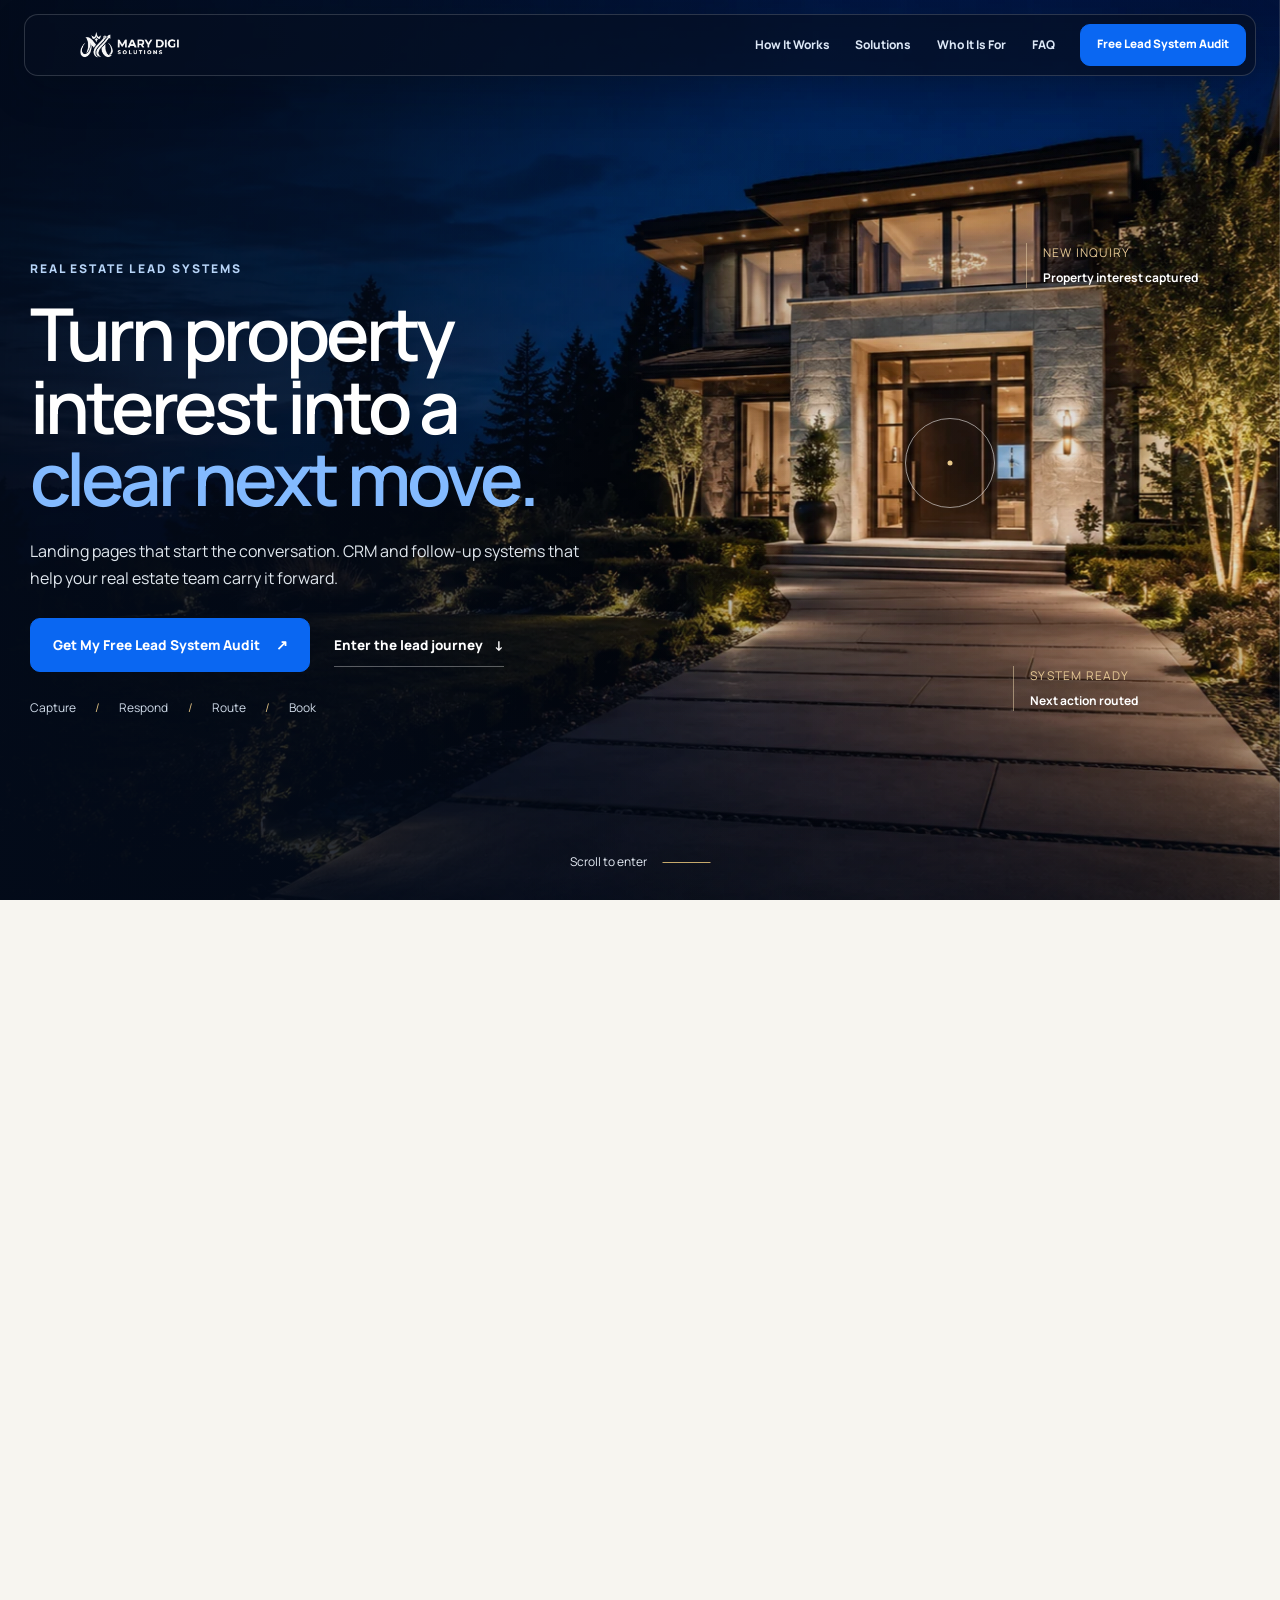
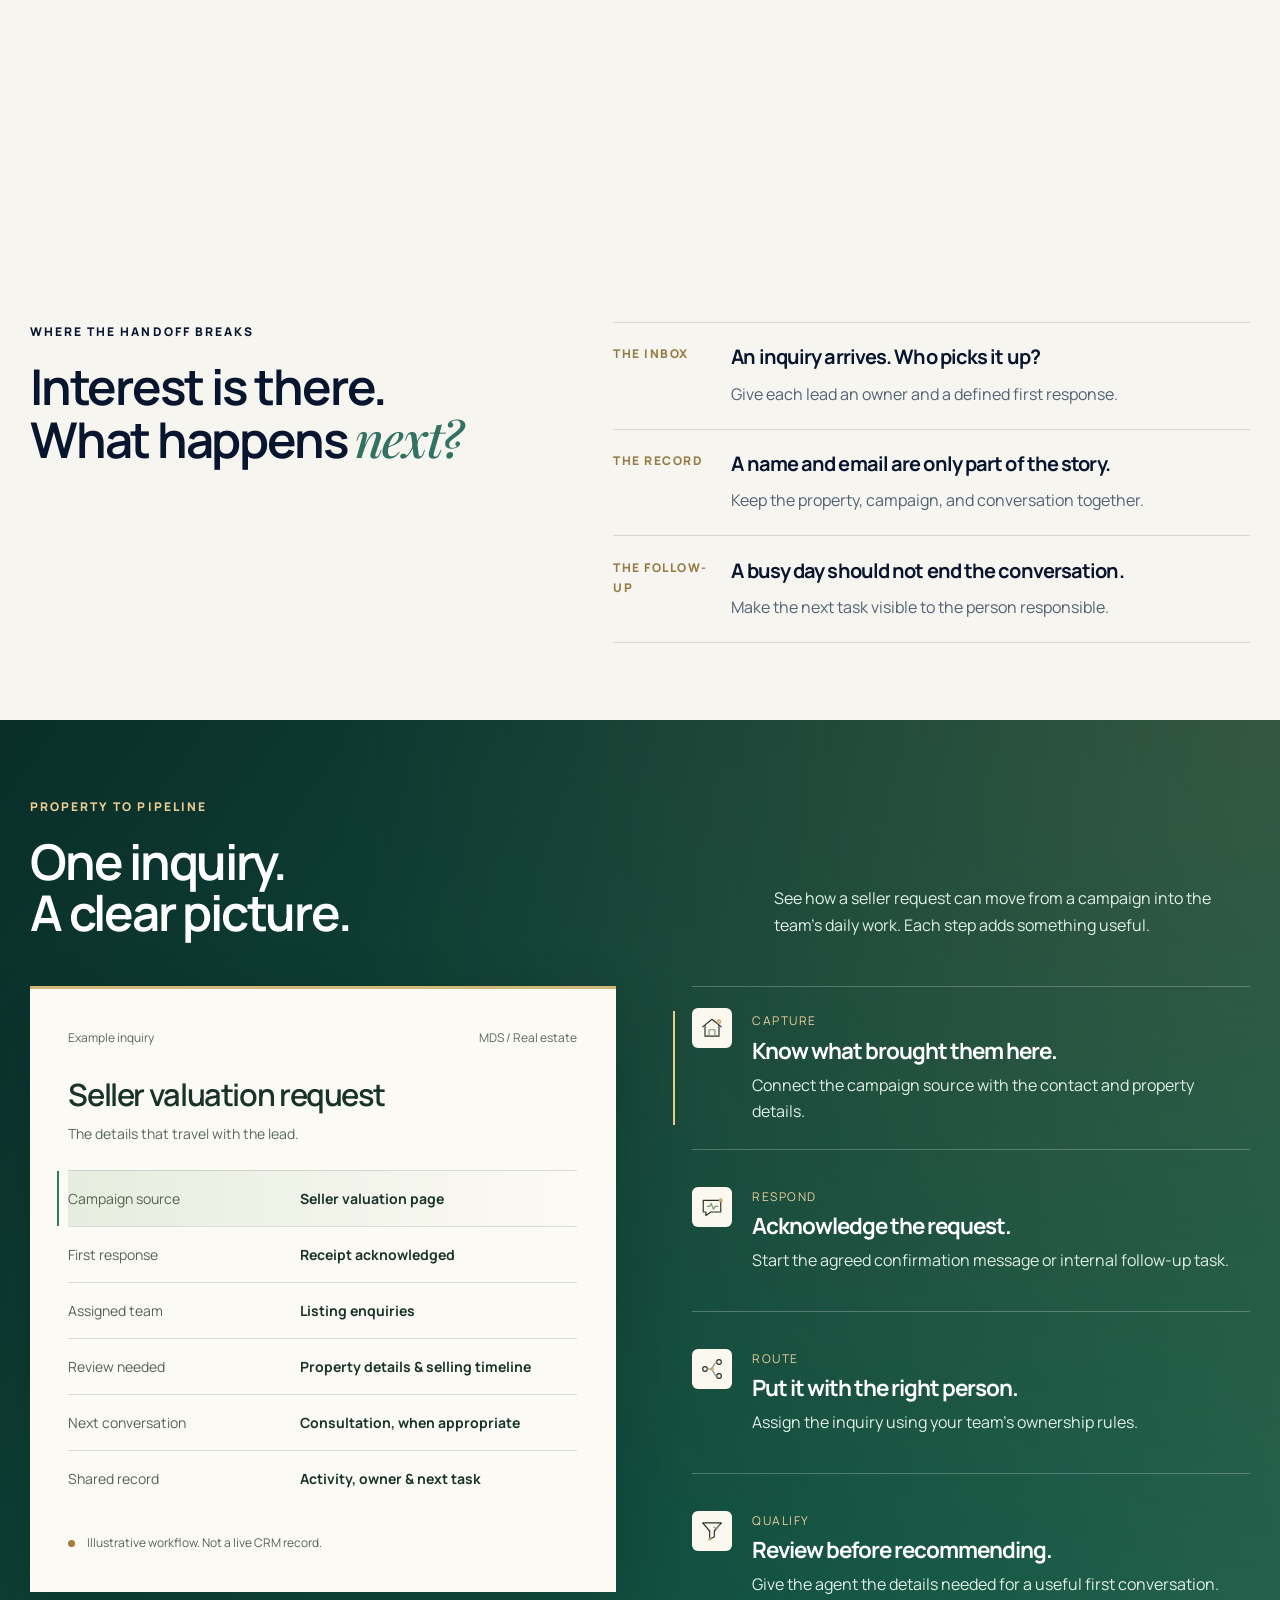
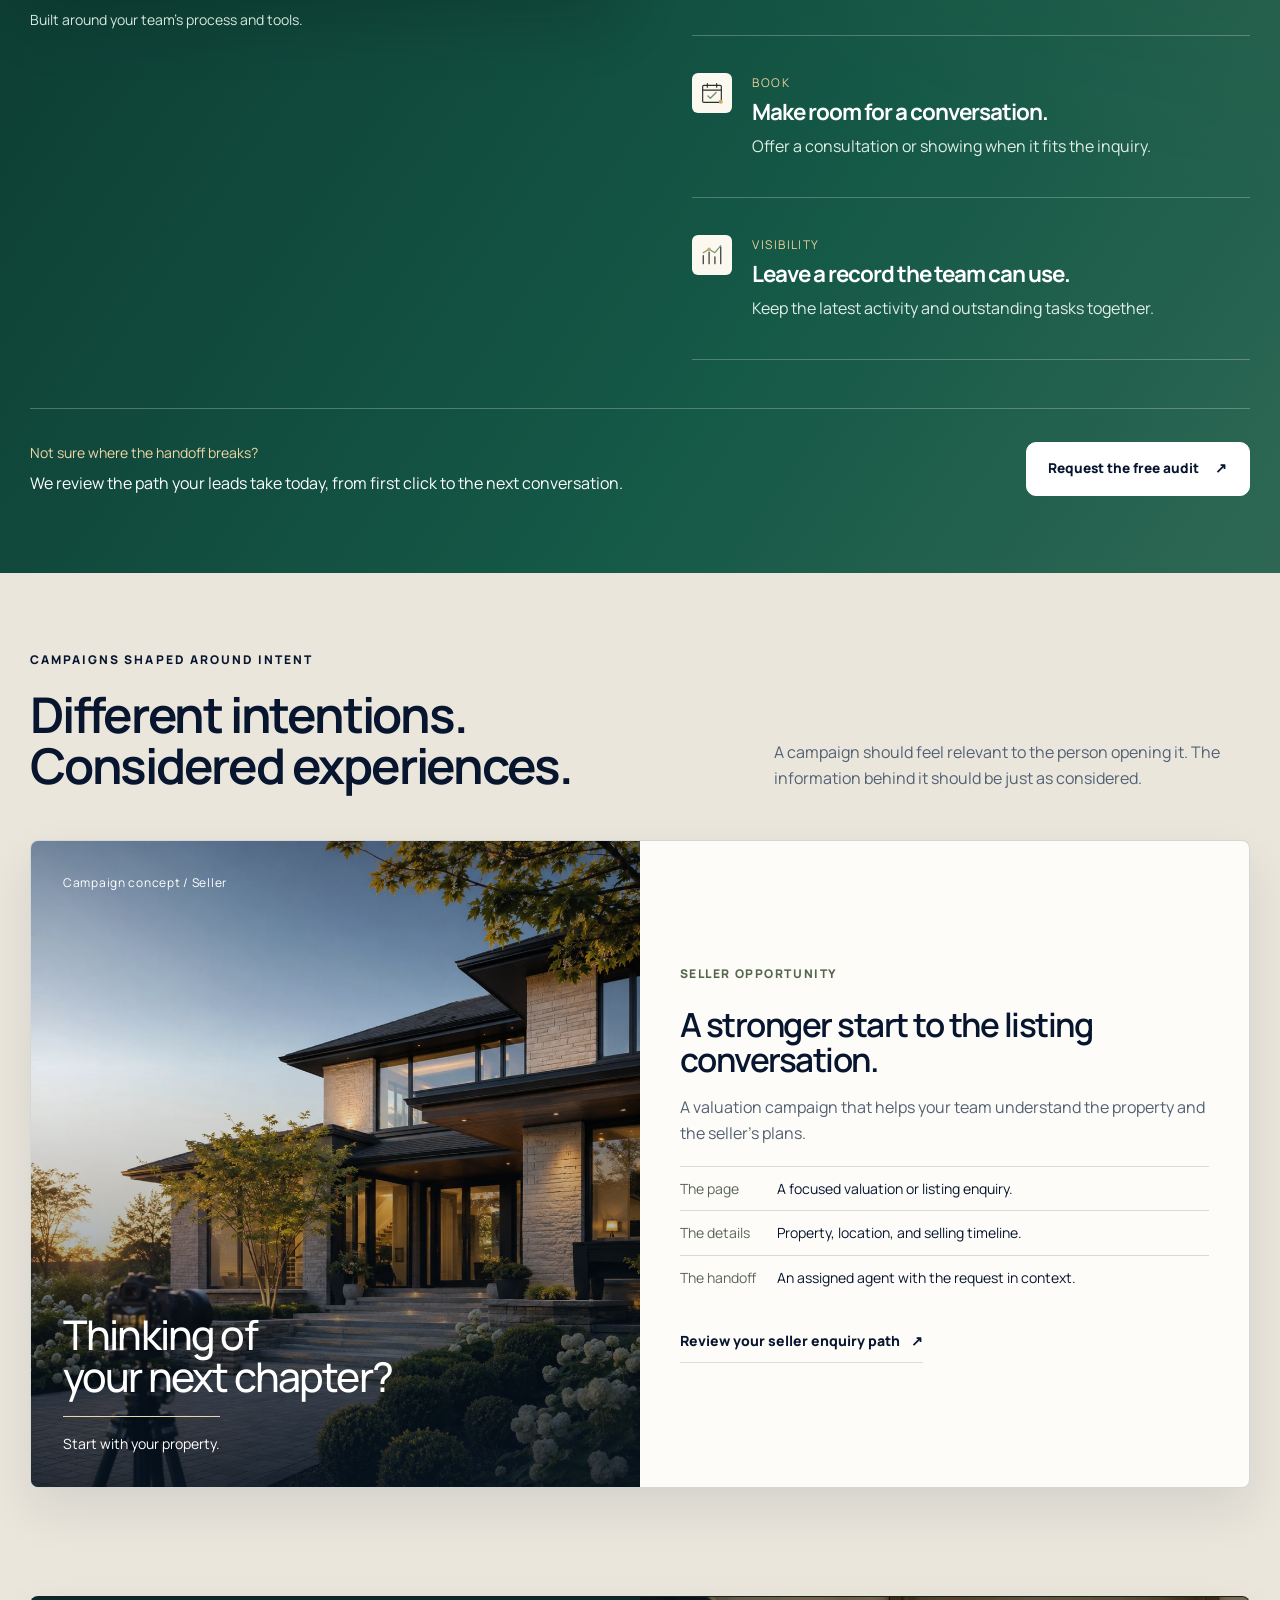
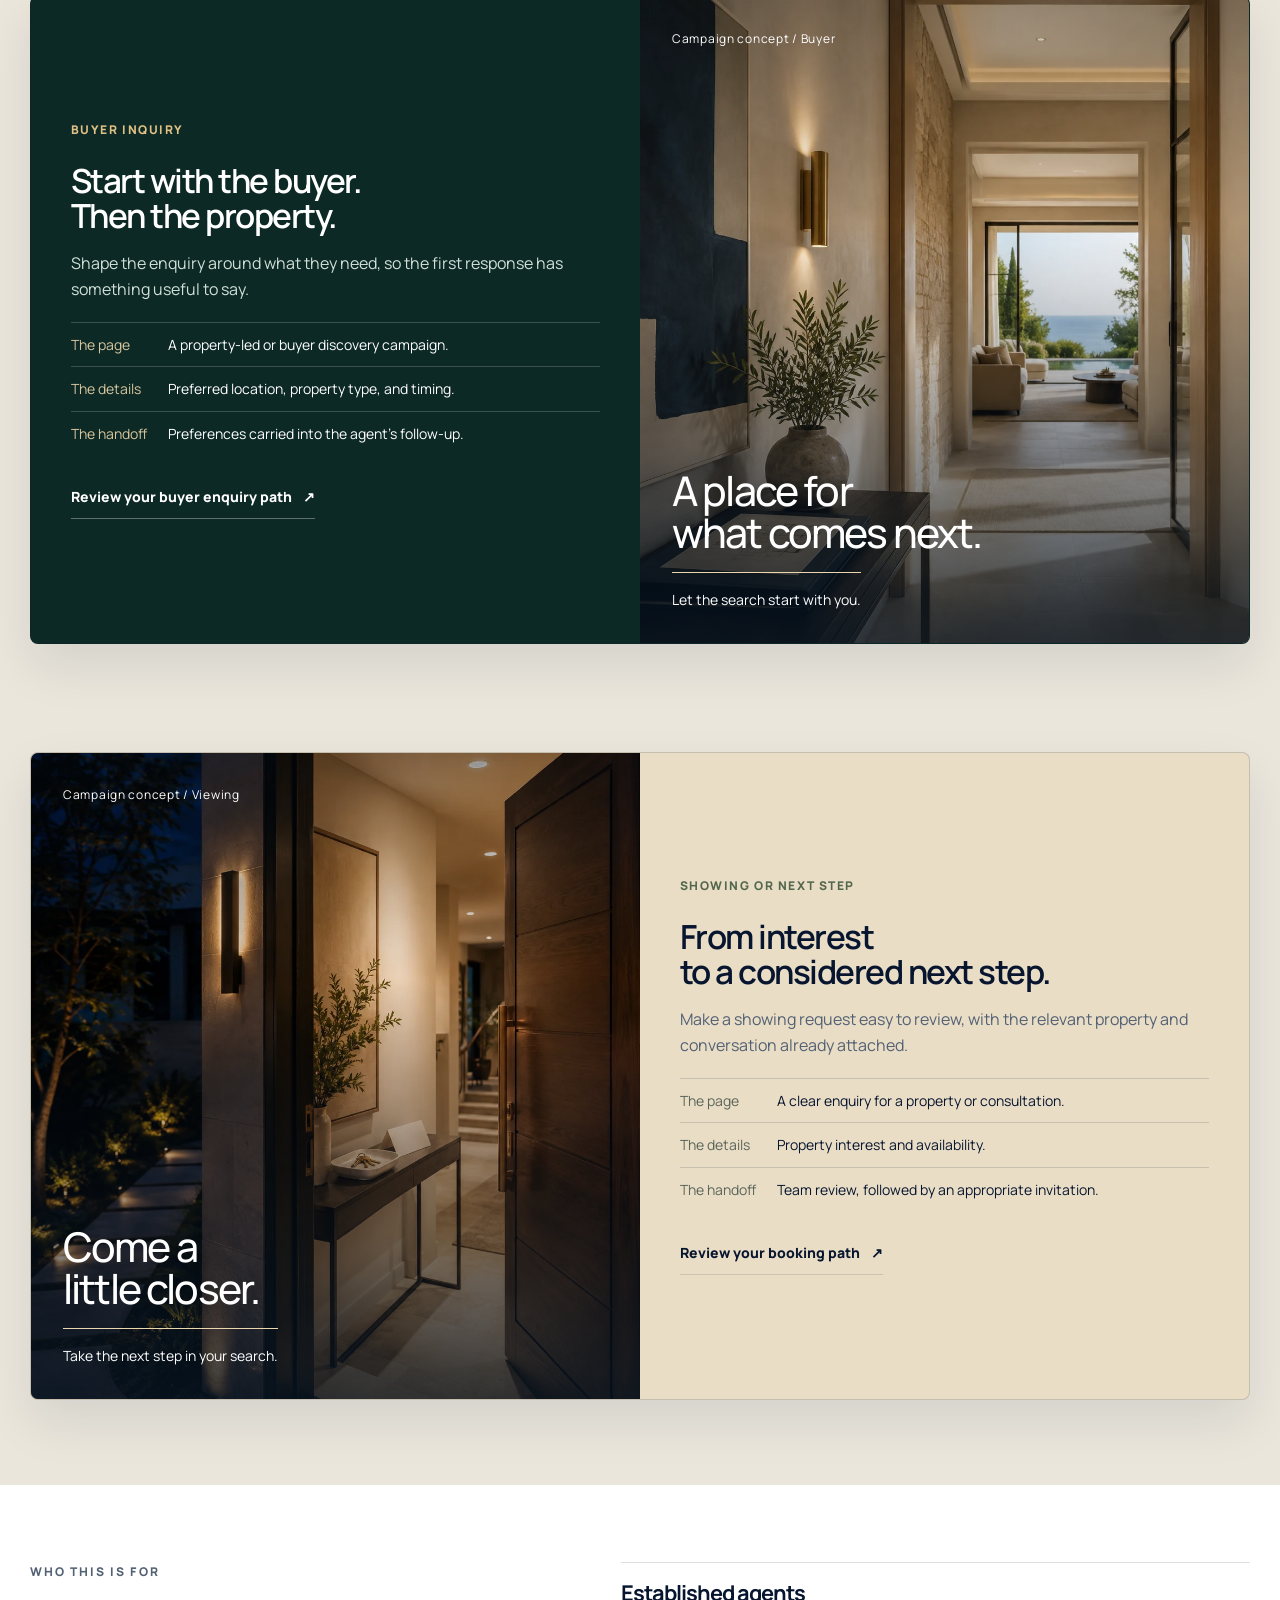
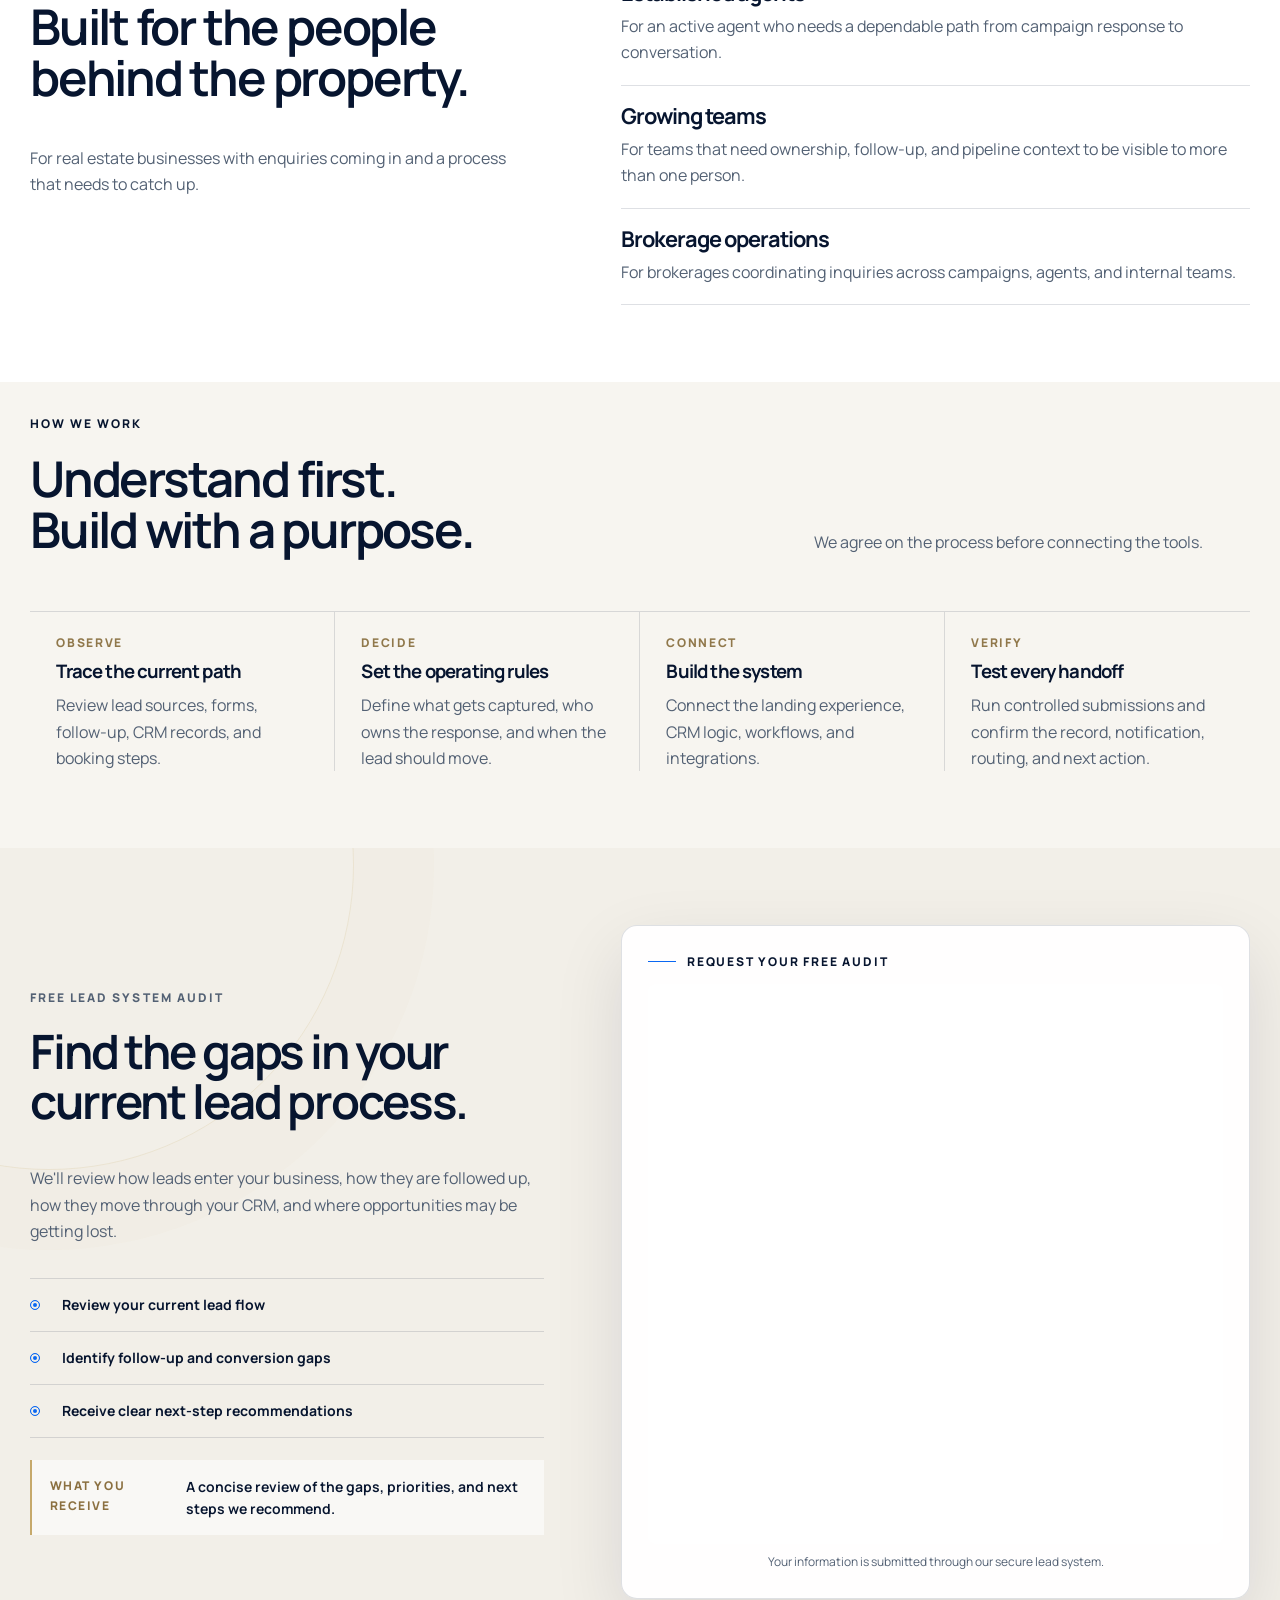
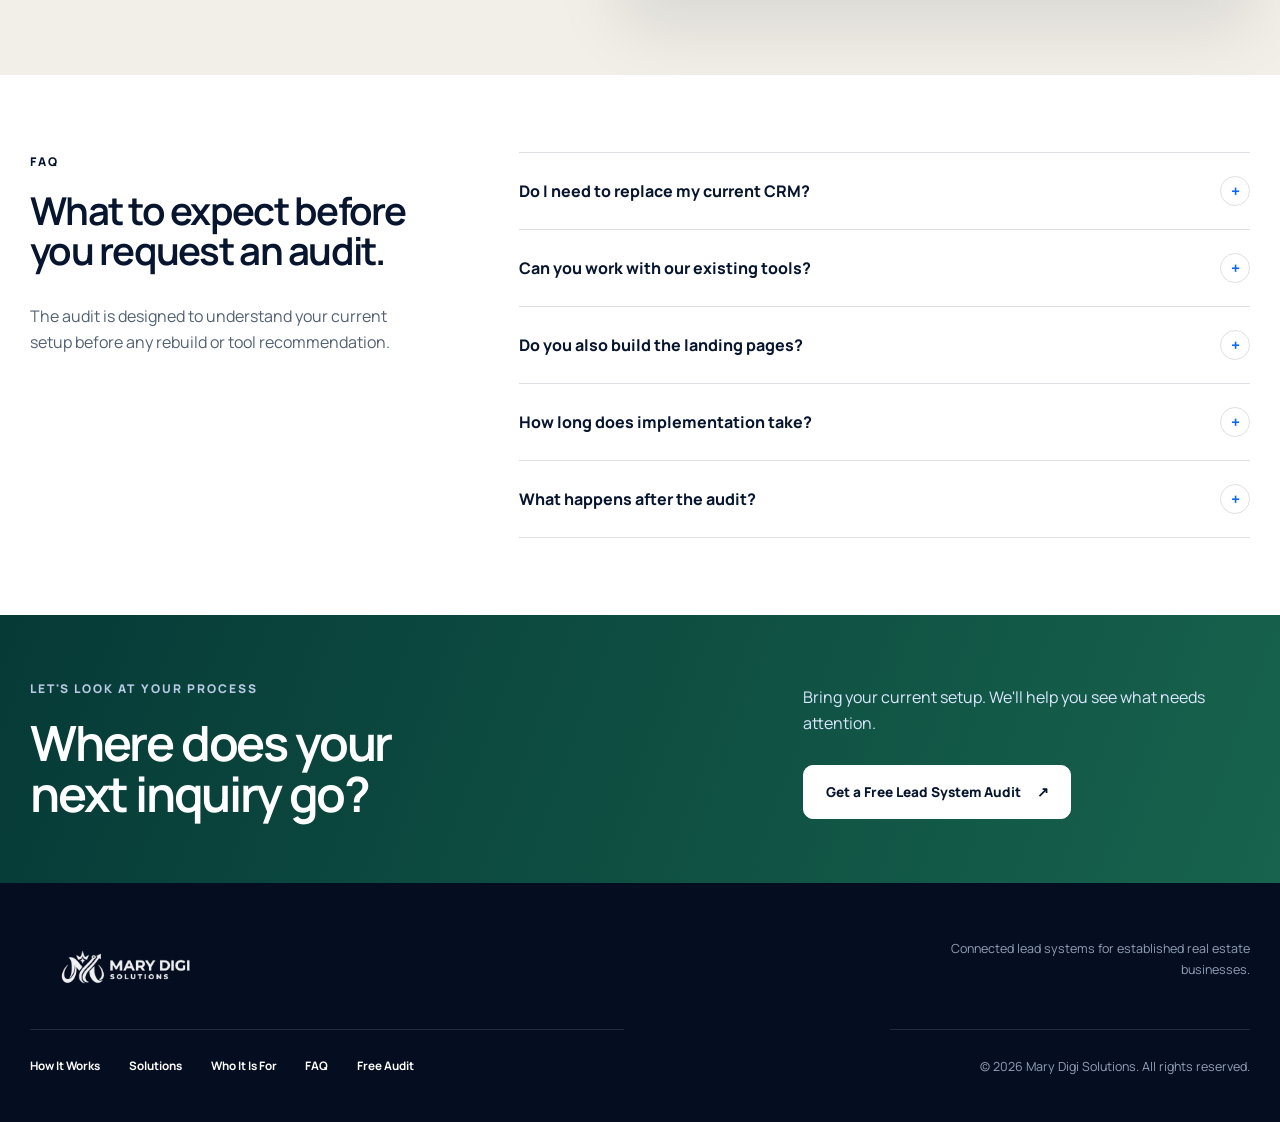
==== index.html @ f807f9f5 "Add files via upload" ====
<!doctype html>
<html lang="en">
<head>
  <meta charset="utf-8">
  <meta name="viewport" content="width=device-width, initial-scale=1">
  <meta name="theme-color" content="#f7f5f0">
  <meta name="color-scheme" content="light">
  <meta name="description" content="Mary Digi Solutions builds connected lead systems for established real estate teams, brokerages, and agents, from inquiry to follow-up, qualification, and booking.">
  <title>Real Estate Lead Systems | Mary Digi Solutions</title>
  <link rel="preload" as="image" href="assets/images/real-estate-doorway-hero-v1.webp" type="image/webp" fetchpriority="high">
  <link rel="preconnect" href="https://fonts.googleapis.com">
  <link rel="preconnect" href="https://fonts.gstatic.com" crossorigin>
  <link href="https://fonts.googleapis.com/css2?family=Manrope:wght@400;500;600;700;800&family=Playfair+Display:ital,wght@1,500&display=swap" rel="stylesheet">
  <link rel="stylesheet" href="assets/css/style.css?v=8.1">
  <script src="assets/js/main.js?v=8.1" defer></script>
</head>
<body>
  <a class="skip-link" href="#main-content">Skip to main content</a>

  <header class="site-header" data-header>
    <div class="nav-shell">
      <a class="brand" href="#top" aria-label="Mary Digi Solutions home">
        <img src="assets/images/logo-horizontal-transparent-optimized.png" alt="Mary Digi Solutions" width="780" height="323" decoding="async">
      </a>
      <button class="menu-toggle" type="button" aria-expanded="false" aria-controls="site-menu" data-menu-toggle><span></span><span></span><span class="sr-only">Toggle menu</span></button>
      <nav class="site-nav" id="site-menu" data-menu aria-label="Primary navigation">
        <a href="#system">How It Works</a>
        <a href="#solutions">Solutions</a>
        <a href="#fit">Who It Is For</a>
        <a href="#faq">FAQ</a>
        <a class="button button--small" href="#audit">Free Lead System Audit</a>
      </nav>
    </div>
  </header>

  <a class="mobile-audit-cta" href="#audit" data-mobile-audit-cta aria-hidden="true" tabindex="-1">
    <span>Free lead system audit</span>
    <strong>Request yours <i aria-hidden="true">↗</i></strong>
  </a>

  <main id="main-content">
    <section class="hero" id="top" aria-labelledby="hero-title" data-portal-hero>
      <div class="hero__stage" data-hero-stage>
        <div class="hero__media" aria-hidden="true">
          <div class="hero__image-zoom" data-hero-zoom>
            <img src="assets/images/real-estate-doorway-hero-v1.webp" alt="" width="1672" height="941" fetchpriority="high" data-hero-image>
          </div>
          <div class="hero__image-shade"></div>
          <div class="hero__portal-wash"></div>
          <div class="hero__portal-world">
            <img src="assets/images/buyer-inquiry-campaign-v1.webp" alt="" width="1122" height="1402">
          </div>
          <div class="hero__door-assembly">
            <div class="hero__door-frame">
              <div class="hero__door-leaf"></div>
            </div>
          </div>
          <div class="hero__exit-blend"></div>
        </div>

        <div class="container hero__content">
          <div class="hero__copy" data-hero-copy>
            <p class="eyebrow">Real Estate Lead Systems</p>
            <h1 id="hero-title">Turn property interest into a <span>clear next move.</span></h1>
            <p class="hero__lede">Landing pages that start the conversation. CRM and follow-up systems that help your real estate team carry it forward.</p>
            <div class="hero__actions">
              <a class="button" href="#audit">Get My Free Lead System Audit <span aria-hidden="true">↗</span></a>
              <button class="text-link hero__enter" type="button" data-hero-enter>Enter the lead journey <span aria-hidden="true">↓</span></button>
            </div>
            <div class="hero__proofline" aria-label="Core capabilities">
              <span>Capture</span><span>Respond</span><span>Route</span><span>Book</span>
            </div>
          </div>
        </div>

        <div class="hero__signal hero__signal--inquiry" aria-hidden="true">
          <span></span>
          <small>New inquiry</small>
          <strong>Property interest captured</strong>
        </div>
        <div class="hero__signal hero__signal--route" aria-hidden="true">
          <span></span>
          <small>System ready</small>
          <strong>Next action routed</strong>
        </div>

        <div class="hero__portal-cue" aria-hidden="true" data-hero-portal>
          <span class="hero__portal-ring"></span>
          <span class="hero__portal-label">Enter the lead journey</span>
        </div>

        <div class="hero__threshold" data-hero-threshold>
          <p>Beyond the first click</p>
          <strong>A better experience.<br>On both sides of the inquiry.</strong>
        </div>

        <div class="hero__scroll-note" aria-hidden="true">
          <span>Scroll to enter</span>
          <i></i>
        </div>
      </div>
    </section>

    <section class="editorial-problem section" id="problem">
      <div class="container problem-grid">
        <div class="problem-heading reveal reveal--left">
          <p class="eyebrow eyebrow--dark">Where the handoff breaks</p>
          <h2>Interest is there.<br>What happens <i>next?</i></h2>
        </div>
        <div class="problem-stack">
          <article class="problem-item reveal reveal--row"><span>The inbox</span><div><h3>An inquiry arrives. Who picks it up?</h3><p>Give each lead an owner and a defined first response.</p></div></article>
          <article class="problem-item reveal reveal--row"><span>The record</span><div><h3>A name and email are only part of the story.</h3><p>Keep the property, campaign, and conversation together.</p></div></article>
          <article class="problem-item reveal reveal--row"><span>The follow-up</span><div><h3>A busy day should not end the conversation.</h3><p>Make the next task visible to the person responsible.</p></div></article>
        </div>
      </div>
    </section>

    <section class="system section" id="system" data-system-journey>
      <div class="container">
        <div class="system__intro reveal reveal--left">
          <div>
            <p class="eyebrow eyebrow--light">Property to pipeline</p>
            <h2>One inquiry.<br>A clear picture.</h2>
          </div>
          <p>See how a seller request can move from a campaign into the team's daily work. Each step adds something useful.</p>
        </div>

        <div class="system__journey">
          <div class="system__visual">
            <div class="inquiry-sheet" aria-label="Illustrative seller inquiry record">
              <div class="inquiry-sheet__head"><span>Example inquiry</span><span class="inquiry-sheet__seal">MDS / Real estate</span></div>
              <h3>Seller valuation request</h3>
              <p class="inquiry-sheet__intro">The details that travel with the lead.</p>
              <dl class="inquiry-record">
                <div data-record-stage="0" class="is-current"><dt>Campaign source</dt><dd>Seller valuation page</dd></div>
                <div data-record-stage="1"><dt>First response</dt><dd>Receipt acknowledged</dd></div>
                <div data-record-stage="2"><dt>Assigned team</dt><dd>Listing enquiries</dd></div>
                <div data-record-stage="3"><dt>Review needed</dt><dd>Property details &amp; selling timeline</dd></div>
                <div data-record-stage="4"><dt>Next conversation</dt><dd>Consultation, when appropriate</dd></div>
                <div data-record-stage="5"><dt>Shared record</dt><dd>Activity, owner &amp; next task</dd></div>
              </dl>
              <div class="inquiry-sheet__footer"><span class="record-indicator" aria-hidden="true"></span><p>Illustrative workflow. Not a live CRM record.</p></div>
            </div>
            <p class="system__visual-note">Built around your team's process and tools.</p>
          </div>

          <ol class="system__stages" aria-label="MDS lead system stages">
            <li class="system-stage is-active" data-system-stage="0">
              <img src="assets/icons/capture.svg" alt="" width="48" height="48">
              <div><span>Capture</span><h3>Know what brought them here.</h3><p>Connect the campaign source with the contact and property details.</p></div>
            </li>
            <li class="system-stage" data-system-stage="1">
              <img src="assets/icons/respond.svg" alt="" width="48" height="48">
              <div><span>Respond</span><h3>Acknowledge the request.</h3><p>Start the agreed confirmation message or internal follow-up task.</p></div>
            </li>
            <li class="system-stage" data-system-stage="2">
              <img src="assets/icons/route.svg" alt="" width="48" height="48">
              <div><span>Route</span><h3>Put it with the right person.</h3><p>Assign the inquiry using your team's ownership rules.</p></div>
            </li>
            <li class="system-stage" data-system-stage="3">
              <img src="assets/icons/qualify.svg" alt="" width="48" height="48">
              <div><span>Qualify</span><h3>Review before recommending.</h3><p>Give the agent the details needed for a useful first conversation.</p></div>
            </li>
            <li class="system-stage" data-system-stage="4">
              <img src="assets/icons/book.svg" alt="" width="48" height="48">
              <div><span>Book</span><h3>Make room for a conversation.</h3><p>Offer a consultation or showing when it fits the inquiry.</p></div>
            </li>
            <li class="system-stage" data-system-stage="5">
              <img src="assets/icons/measure.svg" alt="" width="48" height="48">
              <div><span>Visibility</span><h3>Leave a record the team can use.</h3><p>Keep the latest activity and outstanding tasks together.</p></div>
            </li>
          </ol>
        </div>

        <div class="system-audit reveal reveal--line">
          <div>
            <small>Not sure where the handoff breaks?</small>
            <p>We review the path your leads take today, from first click to the next conversation.</p>
          </div>
          <a class="button button--light" href="#audit">Request the free audit <span aria-hidden="true">↗</span></a>
        </div>
      </div>
    </section>

    <section class="solutions section" id="solutions">
      <div class="container">
        <div class="campaign-intro reveal reveal--left">
          <p class="eyebrow eyebrow--dark">Campaigns shaped around intent</p>
          <h2>Different intentions.<br>Considered experiences.</h2>
          <p>A campaign should feel relevant to the person opening it. The information behind it should be just as considered.</p>
        </div>

        <div class="campaign-sequence" data-campaign-sequence>
          <article class="campaign-panel campaign-panel--seller" data-campaign-panel>
            <figure><img src="assets/images/seller-lead-campaign-v1.webp" alt="A luxury residence prepared for professional property marketing" width="1122" height="1402" loading="lazy" decoding="async"><figcaption class="campaign-creative"><span>Campaign concept / Seller</span><strong>Thinking of<br>your next chapter?</strong><small>Start with your property.</small></figcaption></figure>
            <div class="campaign-panel__copy reveal reveal--right">
              <span class="campaign-panel__number">Seller opportunity</span>
              <h3>A stronger start to the listing conversation.</h3>
              <p>A valuation campaign that helps your team understand the property and the seller's plans.</p>
              <details class="campaign-details" data-campaign-details open><summary>Explore the seller workflow <b aria-hidden="true">+</b></summary><dl class="campaign-spec"><div><dt>The page</dt><dd>A focused valuation or listing enquiry.</dd></div><div><dt>The details</dt><dd>Property, location, and selling timeline.</dd></div><div><dt>The handoff</dt><dd>An assigned agent with the request in context.</dd></div></dl></details>
              <a class="text-link" href="#audit">Review your seller enquiry path <span aria-hidden="true">↗</span></a>
            </div>
          </article>

          <article class="campaign-panel campaign-panel--buyer" data-campaign-panel>
            <figure><img src="assets/images/buyer-inquiry-campaign-v1.webp" alt="A refined residence interior leading through a sequence of open rooms" width="1122" height="1402" loading="lazy" decoding="async"><figcaption class="campaign-creative"><span>Campaign concept / Buyer</span><strong>A place for<br>what comes next.</strong><small>Let the search start with you.</small></figcaption></figure>
            <div class="campaign-panel__copy reveal reveal--left">
              <span class="campaign-panel__number">Buyer inquiry</span>
              <h3>Start with the buyer.<br>Then the property.</h3>
              <p>Shape the enquiry around what they need, so the first response has something useful to say.</p>
              <details class="campaign-details" data-campaign-details open><summary>Explore the buyer workflow <b aria-hidden="true">+</b></summary><dl class="campaign-spec"><div><dt>The page</dt><dd>A property-led or buyer discovery campaign.</dd></div><div><dt>The details</dt><dd>Preferred location, property type, and timing.</dd></div><div><dt>The handoff</dt><dd>Preferences carried into the agent's follow-up.</dd></div></dl></details>
              <a class="text-link" href="#audit">Review your buyer enquiry path <span aria-hidden="true">↗</span></a>
            </div>
          </article>

          <article class="campaign-panel campaign-panel--showing" data-campaign-panel>
            <figure><img src="assets/images/showing-booking-campaign-v1.webp" alt="An illuminated modern home entrance with an open front door" width="1122" height="1402" loading="lazy" decoding="async"><figcaption class="campaign-creative"><span>Campaign concept / Viewing</span><strong>Come a<br>little closer.</strong><small>Take the next step in your search.</small></figcaption></figure>
            <div class="campaign-panel__copy reveal reveal--right">
              <span class="campaign-panel__number">Showing or next step</span>
              <h3>From interest<br>to a considered next step.</h3>
              <p>Make a showing request easy to review, with the relevant property and conversation already attached.</p>
              <details class="campaign-details" data-campaign-details open><summary>Explore the viewing workflow <b aria-hidden="true">+</b></summary><dl class="campaign-spec"><div><dt>The page</dt><dd>A clear enquiry for a property or consultation.</dd></div><div><dt>The details</dt><dd>Property interest and availability.</dd></div><div><dt>The handoff</dt><dd>Team review, followed by an appropriate invitation.</dd></div></dl></details>
              <a class="text-link" href="#audit">Review your booking path <span aria-hidden="true">↗</span></a>
            </div>
          </article>
        </div>
      </div>
    </section>

    <section class="fit section" id="fit">
      <div class="container fit-grid">
        <div class="fit-statement reveal reveal--left"><p class="eyebrow eyebrow--dark">Who this is for</p><h2>Built for the people<br>behind the property.</h2><p>For real estate businesses with enquiries coming in and a process that needs to catch up.</p></div>
        <div class="fit-list"><article class="reveal reveal--row"><h3>Established agents</h3><p>For an active agent who needs a dependable path from campaign response to conversation.</p></article><article class="reveal reveal--row"><h3>Growing teams</h3><p>For teams that need ownership, follow-up, and pipeline context to be visible to more than one person.</p></article><article class="reveal reveal--row"><h3>Brokerage operations</h3><p>For brokerages coordinating inquiries across campaigns, agents, and internal teams.</p></article></div>
      </div>
    </section>

    <section class="process section">
      <div class="container">
        <div class="section-head reveal reveal--left"><div><p class="eyebrow eyebrow--dark">How we work</p><h2>Understand first.<br>Build with a purpose.</h2></div><p>We agree on the process before connecting the tools.</p></div>
        <ol class="process-list" aria-label="MDS implementation process">
          <li class="reveal reveal--route"><div><small>Observe</small><h3>Trace the current path</h3><p>Review lead sources, forms, follow-up, CRM records, and booking steps.</p></div></li>
          <li class="reveal reveal--route"><div><small>Decide</small><h3>Set the operating rules</h3><p>Define what gets captured, who owns the response, and when the lead should move.</p></div></li>
          <li class="reveal reveal--route"><div><small>Connect</small><h3>Build the system</h3><p>Connect the landing experience, CRM logic, workflows, and integrations.</p></div></li>
          <li class="reveal reveal--route"><div><small>Verify</small><h3>Test every handoff</h3><p>Run controlled submissions and confirm the record, notification, routing, and next action.</p></div></li>
        </ol>
      </div>
    </section>

    <section class="audit section" id="audit">
      <div class="container audit__grid">
        <div class="audit__copy reveal reveal--left">
          <p class="eyebrow eyebrow--dark">Free Lead System Audit</p>
          <h2>Find the gaps in your current lead process.</h2>
          <p>We'll review how leads enter your business, how they are followed up, how they move through your CRM, and where opportunities may be getting lost.</p>
          <ul class="audit__trust"><li>Review your current lead flow</li><li>Identify follow-up and conversion gaps</li><li>Receive clear next-step recommendations</li></ul>
          <aside class="audit-output"><span>What you receive</span><p>A concise review of the gaps, priorities, and next steps we recommend.</p></aside>
        </div>
        <div class="audit-form-shell reveal reveal--right">
          <div class="audit-form-shell__label"><span></span> Request Your Free Audit</div>
          <div class="audit-form-shell__embed">
            <iframe
              src="https://api.leadconnectorhq.com/widget/form/Uk3maPeea8YSKDYQ3C6U"
              style="width:100%;height:560px;border:none;border-radius:8px"
              id="inline-Uk3maPeea8YSKDYQ3C6U"
              data-layout="{'id':'INLINE'}"
              data-trigger-type="alwaysShow"
              data-trigger-value=""
              data-activation-type="alwaysActivated"
              data-activation-value=""
              data-deactivation-type="neverDeactivate"
              data-deactivation-value=""
              data-form-name="MDS | Real Estate Lead System Audit"
              data-height="560"
              data-layout-iframe-id="inline-Uk3maPeea8YSKDYQ3C6U"
              data-form-id="Uk3maPeea8YSKDYQ3C6U"
              data-cookie-consent="true"
              data-cookie-consent-provider="auto"
              title="MDS | Real Estate Lead System Audit"></iframe>
          </div>
          <p class="audit-form-shell__note">Your information is submitted through our secure lead system.</p>
        </div>
        <script src="https://link.msgsndr.com/js/form_embed.js"></script>
      </div>
    </section>

    <section class="faq section" id="faq">
      <div class="container faq-grid">
        <div class="faq-heading reveal reveal--left"><p class="eyebrow eyebrow--dark">FAQ</p><h2>What to expect before you request an audit.</h2><p>The audit is designed to understand your current setup before any rebuild or tool recommendation.</p></div>
        <div class="faq-list reveal reveal--right">
          <details><summary>Do I need to replace my current CRM?<span>+</span></summary><p>Not necessarily. We first review whether your current CRM can support the lead journey you need before recommending a change.</p></details>
          <details><summary>Can you work with our existing tools?<span>+</span></summary><p>Yes. The goal is to improve what already makes sense and only introduce new tools when there is a clear reason.</p></details>
          <details><summary>Do you also build the landing pages?<span>+</span></summary><p>Yes. The landing experience can be custom-coded so the campaign message, form, follow-up, and routing work as one system.</p></details>
          <details><summary>How long does implementation take?<span>+</span></summary><p>Timing depends on scope and existing systems. After the audit we can recommend a realistic implementation plan.</p></details>
          <details><summary>What happens after the audit?<span>+</span></summary><p>We identify the gaps, clarify priorities, and outline practical next steps. You decide whether you want MDS to implement them.</p></details>
        </div>
      </div>
    </section>

    <section class="closing">
      <div class="container closing-inner reveal reveal--scale"><div class="closing__statement"><p class="eyebrow eyebrow--light">Let's look at your process</p><h2>Where does your<br>next inquiry go?</h2></div><div class="closing__action"><p>Bring your current setup. We'll help you see what needs attention.</p><a class="button button--light" href="#audit">Get a Free Lead System Audit <span aria-hidden="true">↗</span></a></div></div>
    </section>
  </main>

  <footer class="site-footer">
    <div class="container footer-grid"><a class="footer-brand" href="#top"><img src="assets/images/logo-horizontal-transparent-optimized.png" alt="Mary Digi Solutions" width="780" height="323" loading="lazy" decoding="async"></a><p>Connected lead systems for established real estate businesses.</p><nav aria-label="Footer"><a href="#system">How It Works</a><a href="#solutions">Solutions</a><a href="#fit">Who It Is For</a><a href="#faq">FAQ</a><a href="#audit">Free Audit</a></nav><p class="copyright">© <span data-year></span> Mary Digi Solutions. All rights reserved.</p></div>
  </footer>
</body>
</html>
---- assets/css/style.css ----
:root{
  --ivory:#f7f5f0;--ivory-2:#eee9df;--paper:#fff;--ink:#07152f;--ink-2:#102342;--muted:#536174;
  --blue:#0a67f2;--blue-2:#0754ca;--soft-blue:#e5efff;--gold:#c6a96b;--line:rgba(7,21,47,.13);
  --radius:18px;--container:1220px;--sans:"Manrope",Arial,sans-serif;--serif:"Playfair Display",Georgia,serif;
  --shadow:0 24px 70px rgba(7,21,47,.11);--ease:260ms cubic-bezier(.22,1,.36,1);
}
*{box-sizing:border-box}html{overflow-x:clip;scroll-behavior:smooth;scroll-padding-top:72px}body{margin:0;overflow-x:clip;background:var(--ivory);color:var(--ink);font-family:var(--sans);font-size:16px;line-height:1.65;-webkit-font-smoothing:antialiased}body.menu-open{overflow:hidden}img{display:block;max-width:100%}a{color:inherit;text-decoration:none}button,input,select,textarea{font:inherit}h1,h2,h3,p{margin-top:0}h1,h2,h3{line-height:1.04;letter-spacing:-.045em}h1{font-size:clamp(3.25rem,5.4vw,5.8rem);font-weight:650}h2{font-size:clamp(2.45rem,3.85vw,4.2rem);font-weight:650}h3{font-size:clamp(1.2rem,1.7vw,1.65rem)}i{font-family:var(--serif);font-weight:500}.container{width:min(calc(100% - 48px),var(--container));margin-inline:auto}.section{padding:clamp(4.8rem,7.5vw,7.2rem) 0}.sr-only{position:absolute;width:1px;height:1px;padding:0;margin:-1px;overflow:hidden;clip:rect(0 0 0 0);white-space:nowrap;border:0}.skip-link{position:fixed;z-index:999;top:1rem;left:1rem;background:var(--ink);color:#fff;padding:.7rem 1rem;transform:translateY(-150%)}.skip-link:focus{transform:none}:focus-visible{outline:3px solid var(--gold);outline-offset:4px}
.eyebrow{margin-bottom:1.2rem;color:var(--blue);font-size:.72rem;font-weight:800;letter-spacing:.17em;text-transform:uppercase}.eyebrow--dark{color:var(--ink)}.eyebrow--light{color:#b9cae5}.button{display:inline-flex;min-height:54px;align-items:center;justify-content:center;gap:1rem;padding:.85rem 1.35rem;border:1px solid var(--blue);border-radius:10px;background:var(--blue);color:#fff;font-size:.85rem;font-weight:800;transition:transform var(--ease),box-shadow var(--ease),background var(--ease)}.button:hover{background:var(--blue-2);box-shadow:0 14px 34px rgba(10,103,242,.22);transform:translateY(-2px)}.button--small{min-height:42px;padding:.6rem 1rem;font-size:.73rem}.button--light{background:#fff;color:var(--ink);border-color:#fff}.button--light:hover{color:#fff;background:var(--ink);border-color:var(--ink)}.text-link{display:inline-flex;align-items:center;gap:.7rem;padding:.65rem 0;border-bottom:1px solid var(--line);font-size:.84rem;font-weight:800}.text-link:hover{color:var(--blue);border-color:var(--blue)}
.site-header{--page-progress:0%;position:fixed;z-index:100;top:0;left:0;width:100%;padding:14px 0;color:#fff;transition:padding .45s cubic-bezier(.22,1,.36,1),background .45s ease,box-shadow .45s ease;animation:nav-arrive .7s cubic-bezier(.22,1,.36,1) both}.site-header::after{content:"";position:absolute;right:0;bottom:0;left:0;width:var(--page-progress);height:1px;background:linear-gradient(90deg,#54d9bd,#d7bb7b 58%,#f19a60);box-shadow:0 0 14px rgba(84,217,189,.45);opacity:.82;pointer-events:none}.site-header.is-scrolled{padding:0;background:rgba(5,14,32,.94);box-shadow:0 12px 34px rgba(2,8,20,.2);backdrop-filter:blur(18px)}.nav-shell{display:flex;width:min(calc(100% - 48px),1380px);min-height:62px;align-items:center;justify-content:space-between;margin:auto;padding:.45rem .55rem .45rem 1rem;border:1px solid rgba(255,255,255,.16);border-radius:14px;background:rgba(5,14,32,.66);box-shadow:0 14px 38px rgba(2,8,20,.22);backdrop-filter:blur(18px);transition:width .45s cubic-bezier(.22,1,.36,1),min-height .45s cubic-bezier(.22,1,.36,1),padding .45s cubic-bezier(.22,1,.36,1),border-color .35s ease,border-radius .45s cubic-bezier(.22,1,.36,1),background .35s ease,box-shadow .35s ease}.site-header.is-scrolled .nav-shell{width:min(calc(100% - 48px),1320px);min-height:64px;padding:.3rem 0;border-color:transparent;border-radius:0;background:transparent;box-shadow:none;backdrop-filter:none}.brand{width:176px}.brand img{width:100%;height:45px;object-fit:contain;filter:brightness(0) invert(1);opacity:.97;transition:height .4s cubic-bezier(.22,1,.36,1),filter .3s ease,opacity .3s ease}.site-header.is-scrolled .brand img{height:38px;filter:brightness(0) invert(1);opacity:.96}.site-nav{display:flex;align-items:center;gap:clamp(1rem,2vw,2rem)}.site-nav>a:not(.button){position:relative;padding:.45rem 0;color:#dce7f6;font-size:.75rem;font-weight:750;transition:color .25s ease}.site-nav>a:not(.button)::after{content:"";position:absolute;right:0;bottom:.05rem;left:0;height:1px;background:#76b6ff;transform:scaleX(0);transform-origin:right;transition:transform .35s cubic-bezier(.22,1,.36,1)}.site-nav>a:not(.button):hover,.site-nav>a:not(.button).is-active{color:#fff}.site-nav>a:not(.button):hover::after,.site-nav>a:not(.button).is-active::after{transform:scaleX(1);transform-origin:left}.site-header.is-scrolled .site-nav>a:not(.button){color:#dce7f6}.site-header.is-scrolled .site-nav>a:not(.button)::after{background:#76b6ff}.site-header.is-scrolled .site-nav>a:not(.button):hover,.site-header.is-scrolled .site-nav>a:not(.button).is-active{color:#fff}.site-header.is-scrolled .button--small{border-color:#348bff;box-shadow:0 8px 24px rgba(10,103,242,.2)}.site-nav .button.is-active{box-shadow:0 0 0 1px rgba(255,255,255,.4),0 10px 28px rgba(10,103,242,.28)}.menu-toggle{display:none;width:44px;height:44px;border:1px solid rgba(255,255,255,.2);border-radius:10px;background:rgba(255,255,255,.08);transition:background .3s ease,transform .3s ease}.menu-toggle:hover{background:rgba(255,255,255,.14);transform:translateY(-1px)}.menu-toggle>span:not(.sr-only){display:block;width:19px;height:1px;margin:6px auto;background:#fff;transition:transform .3s ease,opacity .2s ease}.menu-toggle[aria-expanded="true"]>span:first-child{transform:translateY(3.5px) rotate(45deg)}.menu-toggle[aria-expanded="true"]>span:nth-child(2){transform:translateY(-3.5px) rotate(-45deg)}@keyframes nav-arrive{from{opacity:0;transform:translateY(-18px)}to{opacity:1;transform:none}}

/* Door geometry shares the source-photo coordinates used by the camera. */
.hero{--hero-scale:1;--hero-shift-x:0px;--hero-shift-y:0px;--hero-origin-x:69%;--hero-origin-y:52%;--hero-photo-opacity:1;--hero-copy-opacity:1;--hero-copy-shift:0px;--hero-signal-opacity:1;--hero-cue-opacity:1;--hero-cue-x:69%;--hero-cue-y:52%;--hero-threshold-opacity:0;--hero-scroll-opacity:1;--hero-portal-world-opacity:0;--hero-door-opacity:0;--hero-door-angle:0deg;--hero-exit-opacity:0;position:relative;background:var(--ivory);color:#fff;isolation:isolate}
.hero.is-ready{height:205svh}
.hero__stage{position:sticky;top:0;height:100svh;min-height:640px;overflow:hidden;background:var(--ivory)}
.hero__media,.hero__image-zoom,.hero__image-shade{position:absolute;inset:0}
.hero__image-zoom{opacity:var(--hero-photo-opacity);transform:translate3d(var(--hero-shift-x),var(--hero-shift-y),0) scale(var(--hero-scale));transform-origin:var(--hero-origin-x) var(--hero-origin-y);will-change:transform}
.hero__image-zoom img{width:100%;height:100%;max-width:none;object-fit:cover;object-position:center}
.hero__image-shade{z-index:1;background:linear-gradient(90deg,#030b1aeb 0%,#030b1ab0 30%,#030b1a14 64%),linear-gradient(0deg,#030b1a80,transparent 40%,#030b1a30);opacity:var(--hero-copy-opacity)}
.hero__portal-wash{display:none}
.hero__portal-world{position:absolute;z-index:3;inset:0;overflow:hidden;background:#d8d2c5;opacity:var(--hero-portal-world-opacity);clip-path:inset(var(--portal-top,50%) var(--portal-right,50%) var(--portal-bottom,50%) var(--portal-left,50%));will-change:clip-path}
.hero__portal-world img{width:100%;height:100%;object-fit:cover;object-position:center 53%}
.hero__portal-world::after{content:"";position:absolute;inset:0;background:var(--ivory);opacity:var(--hero-exit-opacity)}
.hero__door-assembly{position:absolute;z-index:6;inset:0;opacity:var(--hero-door-opacity);pointer-events:none}
.hero__door-frame{position:absolute;left:var(--door-x,0px);top:var(--door-y,0px);width:var(--door-width,0px);height:var(--door-height,0px);perspective:1400px}
.hero__door-leaf{position:absolute;inset:0;background-image:url("../images/real-estate-doorway-hero-v1.webp");background-repeat:no-repeat;background-size:var(--door-bg-width) var(--door-bg-height);background-position:var(--door-bg-x) var(--door-bg-y);transform:rotateY(var(--hero-door-angle));transform-origin:left center;backface-visibility:hidden;will-change:transform}
.hero__exit-blend{position:absolute;z-index:8;inset:auto 0 -1px;height:100px;background:linear-gradient(transparent,var(--ivory));opacity:var(--hero-exit-opacity)}
.hero__content{position:relative;z-index:4;display:flex;height:100%;align-items:center;padding-top:76px}
.hero__copy{width:min(670px,58vw);opacity:var(--hero-copy-opacity);transform:translateY(var(--hero-copy-shift))}
.hero .eyebrow{color:#b7d4f7}
.hero h1{max-width:740px;margin-bottom:1.5rem;color:#fff;font-size:clamp(3.5rem,5.7vw,5.6rem);font-weight:600;line-height:.99;letter-spacing:-.055em;text-wrap:balance}
.hero h1 span{display:block;color:#83baff}
.hero__lede{max-width:570px;margin-bottom:1.7rem;color:#e0e7ee;font-size:clamp(1rem,1.25vw,1.125rem)}
.hero__actions{display:flex;align-items:center;gap:1.5rem;margin-bottom:1.6rem}
.hero .text-link{color:#fff;border-color:#ffffff55}
.hero__enter{border:0;border-bottom:1px solid #ffffff55;background:none;cursor:pointer}
.hero__proofline{display:flex;flex-wrap:wrap;gap:1.2rem;font-size:.75rem;color:#d0dbe9}
.hero__proofline span+span::before{content:"/";margin-right:1.2rem;color:#dfc083}
.hero__signal{position:absolute;z-index:4;width:190px;padding-left:1rem;border-left:1px solid #e7d0a888;opacity:var(--hero-signal-opacity)}
.hero__signal small,.hero__signal strong{display:block;font-size:.75rem}
.hero__signal small{margin-bottom:.35rem;color:#e5c895;letter-spacing:.1em;text-transform:uppercase}
.hero__signal--inquiry{top:27%;right:5%}
.hero__signal--route{bottom:21%;right:6%}
.hero__portal-cue{position:absolute;z-index:4;left:var(--hero-cue-x);top:var(--hero-cue-y);width:90px;height:90px;transform:translate(-50%,-50%);opacity:var(--hero-cue-opacity);pointer-events:none}
.hero__portal-ring{position:absolute;inset:0;border:1px solid #fff8;border-radius:50%}
.hero__portal-ring::after{content:"";position:absolute;top:50%;left:50%;width:5px;height:5px;border-radius:50%;background:#e8c88a;transform:translate(-50%,-50%)}
.hero__portal-label{display:none}
.hero__threshold{position:absolute;z-index:7;inset:38% 24px auto;color:var(--ink);text-align:center;opacity:var(--hero-threshold-opacity);pointer-events:none}
.hero__threshold p{font-size:.75rem;letter-spacing:.14em;text-transform:uppercase;color:#5b675b}
.hero__threshold strong{display:block;font-size:clamp(2rem,4vw,4rem);font-weight:600;letter-spacing:-.045em;line-height:1.08}
.hero__scroll-note{position:absolute;z-index:5;bottom:28px;left:50%;display:flex;align-items:center;gap:1rem;font-size:.75rem;color:#e6ecf5;transform:translateX(-50%);opacity:var(--hero-scroll-opacity)}
.hero__scroll-note i{width:48px;height:1px;background:var(--gold);transform-origin:left;animation:scroll-line 2s ease-in-out infinite}
@keyframes scroll-line{0%,100%{transform:scaleX(.4)}50%{transform:scaleX(1)}}
.editorial-problem{position:relative;background:linear-gradient(180deg,var(--ivory) 0,#fff 10rem);overflow:hidden}.editorial-problem::before{content:"";position:absolute;top:0;left:50%;width:1px;height:68px;background:linear-gradient(180deg,var(--gold),rgba(198,169,107,0))}.editorial-problem::after{content:"";position:absolute;top:20px;left:50%;width:7px;height:7px;border:1px solid #fff;border-radius:50%;background:var(--gold);box-shadow:0 0 0 7px rgba(198,169,107,.1);transform:translateX(-50%)}.problem-grid{display:grid;grid-template-columns:.86fr 1.14fr;gap:clamp(4rem,8vw,8rem)}.problem-heading{position:sticky;top:130px;align-self:start}.problem-heading h2{max-width:540px}.problem-heading i{color:var(--blue)}.problem-stack{border-top:1px solid var(--line)}.problem-item{position:relative;display:grid;grid-template-columns:96px 1fr;gap:1.4rem;padding:2rem 0;border-bottom:1px solid var(--line)}.problem-item::after{content:"";position:absolute;right:0;bottom:-1px;left:0;height:1px;background:linear-gradient(90deg,var(--gold),var(--blue));opacity:0;transform:scaleX(.25);transform-origin:left;transition:opacity .35s ease,transform .55s cubic-bezier(.22,1,.36,1)}.problem-item:hover::after{opacity:.7;transform:scaleX(1)}.problem-item>span{color:#967b45;font-size:.61rem;font-weight:800;letter-spacing:.13em;text-transform:uppercase}.problem-item h3{margin-bottom:.7rem}.problem-item p{max-width:560px;margin-bottom:0;color:var(--muted)}.problem-note{display:flex;align-items:baseline;gap:1rem;margin-top:3.4rem;padding-top:1.35rem;border-top:1px solid var(--line);font-size:clamp(1.25rem,1.8vw,1.8rem)}.problem-note span{color:var(--muted)}.problem-note strong{font-weight:650}
.section-head{display:grid;grid-template-columns:1fr .62fr;gap:5rem;align-items:end;margin-bottom:3.5rem}.section-head h2{max-width:760px;margin-bottom:0}.section-head>p{max-width:520px;margin:0;color:var(--muted)}.section-head--light>p{color:#9fb0c8}

/* A readable working example. No dashboard chrome or implied live records. */
.system{background:radial-gradient(ellipse at 100% 0,#9c70423d,transparent 52%),linear-gradient(125deg,#092e29,#155947 70%,#2e6854);color:#fff}
.system .eyebrow--light{color:#ebcd91}
.system__intro{display:grid;grid-template-columns:1fr .7fr;gap:4rem;align-items:end;margin-bottom:3rem}
.system__intro h2{margin:0}
.system__intro>p{max-width:450px;margin:0;color:#e2efe9}
.system__journey{display:grid;grid-template-columns:1.05fr 1fr;gap:clamp(3rem,6vw,6rem);align-items:start}
.system__visual{position:sticky;top:104px}
.inquiry-sheet{padding:clamp(1.5rem,3vw,2.5rem);background:#fcfaf4;color:#183329;border-top:3px solid #d5b879;box-shadow:0 26px 60px #02161133}
.inquiry-sheet__head{display:flex;justify-content:space-between;gap:1rem;margin-bottom:2rem;font-size:.75rem;color:#59695b}
.inquiry-sheet__seal{text-align:right}
.inquiry-sheet h3{margin-bottom:.7rem;font-size:clamp(1.5rem,2.4vw,2.15rem);font-weight:600}
.inquiry-sheet__intro{margin-bottom:1.5rem;font-size:.875rem;color:#59695b}
.inquiry-record{margin:0}
.inquiry-record>div{position:relative;display:grid;grid-template-columns:.78fr 1fr;align-items:center;gap:1rem;padding:1rem 0;border-top:1px solid #18332926;transition:background .4s}
.inquiry-record>div::before{content:"";position:absolute;top:0;bottom:0;left:-.7rem;width:2px;background:#297c60;transform:scaleY(0);transform-origin:top;transition:transform .45s cubic-bezier(.22,1,.36,1)}
.inquiry-record>div.is-current::before{transform:scaleY(1)}
.inquiry-record>div.is-current{background:linear-gradient(90deg,#e6eddf,transparent)}
.inquiry-record dt{color:#536451;font-size:.875rem}
.inquiry-record dd{margin:0;font-size:.875rem;font-weight:700}
.inquiry-sheet__footer{display:flex;align-items:center;gap:.7rem;margin-top:1.7rem}
.inquiry-sheet__footer p{margin:0;font-size:.75rem;color:#536451}
.record-indicator{flex-shrink:0;width:7px;height:7px;border-radius:50%;background:#a47d3a}
.system__visual-note{margin:1rem 0 0;color:#d8e8df;font-size:.875rem}
.system__stages{margin:0;padding:0;list-style:none;border-top:1px solid #ffffff40}
.system-stage{position:relative;display:grid;grid-template-columns:44px 1fr;gap:1rem;min-height:162px;align-content:center;padding:1.5rem 0;border-bottom:1px solid #ffffff40}
.system-stage::after{content:"";position:absolute;left:-1.2rem;top:1.5rem;bottom:1.5rem;width:2px;background:#edc988;transform:scaleY(0);transition:transform .45s cubic-bezier(.22,1,.36,1)}
.system-stage.is-active::after{transform:scaleY(1)}
.system-stage>img{width:40px;height:40px;padding:6px;background:#faf8ef;border-radius:6px;transition:transform .45s cubic-bezier(.22,1,.36,1)}
.system-stage.is-active>img{transform:translateY(-3px)}
.system-stage span{display:block;margin-bottom:.5rem;font-size:.75rem;letter-spacing:.12em;text-transform:uppercase;color:#eacf9c}
.system-stage h3{margin-bottom:.6rem;font-size:1.4rem}
.system-stage p{margin:0;color:#e0eee6;font-size:1rem}
.system-audit{display:flex;justify-content:space-between;align-items:center;gap:2rem;padding-top:2rem;margin-top:3rem;border-top:1px solid #ffffff40}
.system-audit small{display:block;margin-bottom:.4rem;font-size:.875rem;color:#efd6a8}
.system-audit p{margin:0;max-width:680px}
.system-audit .button{flex-shrink:0}
/* Original property imagery becomes clearly labelled campaign concepts. */
.solutions{background:#eae6dc}
.campaign-intro{display:grid;grid-template-columns:1fr .7fr;column-gap:4rem;align-items:end;margin-bottom:3rem}
.campaign-intro .eyebrow{grid-column:1/-1}
.campaign-intro h2{margin:0}
.campaign-intro>p:last-child{max-width:460px;margin:0;color:var(--muted)}
.campaign-sequence{display:grid;gap:12vh;padding-bottom:1vh}
.campaign-panel{position:sticky;display:grid;grid-template-columns:1fr 1fr;height:clamp(580px,72vh,660px);overflow:hidden;background:#fdfcf8;border:1px solid #09172e29;border-radius:8px;box-shadow:0 22px 50px #07152f18}
.campaign-panel--seller{top:90px;z-index:1}
.campaign-panel--buyer{top:102px;z-index:2;background:#0d2925;color:#fff}
.campaign-panel--showing{top:114px;z-index:3;background:#e9ddc6}
.campaign-panel figure{position:relative;margin:0;overflow:hidden}
.campaign-panel figure::after{content:"";position:absolute;inset:0;background:linear-gradient(180deg,#07152342,transparent 35%,#071523c7)}
.campaign-panel figure img{width:100%;height:100%;object-fit:cover;transform:scale(1);transition:transform 1.5s cubic-bezier(.22,1,.36,1)}
.campaign-panel.is-current figure img{transform:scale(1.045)}
.campaign-panel--buyer figure{order:2}
.campaign-creative{position:absolute;z-index:1;inset:2rem;display:flex;flex-direction:column;align-items:flex-start;color:#fff}
.campaign-creative>span{font-size:.75rem;letter-spacing:.06em}
.campaign-creative>strong{margin-top:auto;margin-bottom:1.2rem;font-size:clamp(2rem,3.2vw,3.1rem);line-height:1.03;letter-spacing:-.045em;font-weight:500}
.campaign-creative>small{padding-top:.9rem;border-top:1px solid #ead6af;font-size:.875rem}
.campaign-panel__copy{display:flex;flex-direction:column;align-items:flex-start;justify-content:center;padding:clamp(1.6rem,3.1vw,3rem)}
.campaign-panel__number{margin-bottom:1.5rem;font-size:.75rem;font-weight:800;letter-spacing:.13em;text-transform:uppercase;color:#53674c}
.campaign-panel--buyer .campaign-panel__number{color:#dfc185}
.campaign-panel__copy h3{margin-bottom:1rem;font-size:clamp(1.85rem,2.6vw,2.75rem);line-height:1.05;font-weight:600}
.campaign-panel__copy>p{margin-bottom:1.2rem;color:var(--muted)}
.campaign-panel--buyer .campaign-panel__copy>p{color:#d0e0d8}
.campaign-spec{width:100%;margin:0 0 1rem}
.campaign-spec>div{display:grid;grid-template-columns:85px 1fr;gap:.8rem;padding:.7rem 0;border-top:1px solid #07152f26;font-size:.875rem;line-height:1.5}
.campaign-spec dt{color:#5a6558}
.campaign-spec dd{margin:0}
.campaign-panel--buyer .campaign-spec>div{border-color:#ffffff30}
.campaign-panel--buyer .campaign-spec dt{color:#d8c69e}
.campaign-panel--buyer .text-link{border-color:#ffffff55}
.campaign-panel__copy .text-link{margin-top:.2rem;font-size:.875rem}
.campaign-panel .campaign-details{width:100%;border:0}
.campaign-details>summary{display:none}
.fit{position:relative;background:#fff;overflow:hidden}.fit::after{content:"";position:absolute;right:-10rem;bottom:-20rem;width:38rem;height:38rem;border:1px solid rgba(10,103,242,.08);border-radius:50%;box-shadow:0 0 0 5rem rgba(10,103,242,.018)}.fit-grid{position:relative;z-index:1;display:grid;grid-template-columns:.88fr 1.12fr;gap:6rem}.fit-statement h2{max-width:650px}.fit-statement i{color:var(--blue)}.fit-statement>p{max-width:600px;color:var(--muted)}.fit-signal{display:grid;grid-template-columns:120px 1fr;gap:1.1rem;max-width:580px;margin-top:2.2rem;padding:1.2rem 0;border-top:1px solid var(--line);border-bottom:1px solid var(--line)}.fit-signal span{color:#927744;font-size:.61rem;font-weight:800;letter-spacing:.13em;text-transform:uppercase}.fit-signal p{margin:0;color:var(--ink);font-size:.86rem;font-weight:700}.fit-list{border-top:1px solid var(--line)}.fit-list article{position:relative;display:grid;grid-template-columns:.72fr 1fr;gap:1.4rem;padding:1.85rem 0;border-bottom:1px solid var(--line);transition:padding-left .35s cubic-bezier(.22,1,.36,1)}.fit-list article::before{content:"";position:absolute;top:2.35rem;left:-1.4rem;width:6px;height:6px;border-radius:50%;background:var(--gold);opacity:0;transform:scale(.2);transition:opacity .3s ease,transform .35s cubic-bezier(.22,1,.36,1)}.fit-list article::after{content:"";position:absolute;bottom:-1px;left:0;width:0;height:1px;background:var(--blue);transition:width .45s cubic-bezier(.22,1,.36,1)}.fit-list article:hover{padding-left:.7rem}.fit-list article:hover::before{opacity:1;transform:scale(1)}.fit-list article:hover::after{width:100%}.fit-list h3,.fit-list p{margin:0}.fit-list p{color:var(--muted);font-size:.88rem}
.process{position:relative;background:var(--ivory)}.process-list{position:relative;display:grid;grid-template-columns:repeat(4,1fr);margin:0;padding:3rem 0 0;border-top:1px solid var(--line);list-style:none}.process-list::before{content:"";position:absolute;top:1.8rem;right:12.5%;left:12.5%;height:1px;background:linear-gradient(90deg,rgba(10,103,242,.16),var(--blue) 50%,rgba(198,169,107,.55));transform:scaleX(0);transform-origin:left;transition:transform 1.1s cubic-bezier(.22,1,.36,1)}.process-list:has(.is-visible)::before{transform:scaleX(1)}.process-list li{position:relative;min-height:235px;padding:1.45rem 1.65rem 1.8rem;border-right:1px solid var(--line)}.process-list li:last-child{border-right:0}.process-list li::before{content:"";position:absolute;top:-1.5rem;left:50%;width:10px;height:10px;border:3px solid var(--ivory);border-radius:50%;background:var(--blue);box-shadow:0 0 0 1px rgba(10,103,242,.28);opacity:0;transform:translateX(-50%) scale(.2);transition:opacity .35s ease .25s,transform .45s cubic-bezier(.22,1,.36,1) .25s}.process-list li.is-visible::before{opacity:1;transform:translateX(-50%) scale(1)}.process-list li:last-child::before{background:var(--gold);box-shadow:0 0 0 1px rgba(198,169,107,.45)}.process-list small{display:block;margin-bottom:.55rem;color:#90784b;font-size:.58rem;font-weight:800;letter-spacing:.14em;text-transform:uppercase}.process-list h3{margin-bottom:.7rem;font-size:clamp(1.12rem,1.45vw,1.45rem)}.process-list p{margin:0;color:var(--muted);font-size:.84rem}
.audit{position:relative;background:#f2efe8;overflow:hidden}.audit::before{content:"";position:absolute;top:-18rem;left:-16rem;width:38rem;height:38rem;border:1px solid rgba(198,169,107,.18);border-radius:50%;box-shadow:0 0 0 5rem rgba(198,169,107,.025)}.audit__grid{position:relative;display:grid;grid-template-columns:minmax(0,.9fr) minmax(480px,1.1fr);gap:clamp(3rem,6vw,6rem);align-items:center}.audit__copy h2{max-width:550px;font-size:clamp(2.6rem,3.7vw,4rem)}.audit__copy>p{max-width:540px;color:var(--muted)}.audit__trust{margin:2.1rem 0 0;padding:0;border-top:1px solid var(--line);list-style:none}.audit__trust li{display:grid;grid-template-columns:18px 1fr;gap:.85rem;padding:.9rem 0;border-bottom:1px solid var(--line);font-size:.84rem;font-weight:700}.audit__trust li::before{content:"";width:8px;height:8px;margin-top:.42rem;border:1px solid var(--blue);border-radius:50%;box-shadow:inset 0 0 0 2px #f2efe8;background:var(--blue)}.audit-output{display:grid;grid-template-columns:120px 1fr;gap:1rem;margin-top:1.4rem;padding:1rem 1.1rem;border-left:2px solid var(--gold);background:rgba(255,255,255,.58)}.audit-output span{color:#8b7040;font-size:.59rem;font-weight:800;letter-spacing:.13em;text-transform:uppercase}.audit-output p{margin:0;color:var(--ink);font-size:.8rem;font-weight:650;line-height:1.55}.audit-form-shell{padding:1.6rem;border:1px solid rgba(7,21,47,.13);border-radius:16px;background:rgba(255,255,255,.94);box-shadow:0 26px 70px rgba(7,21,47,.11)}.audit-form-shell__label{display:flex;align-items:center;gap:.7rem;margin-bottom:.8rem;color:var(--ink);font-size:.64rem;font-weight:800;letter-spacing:.15em;text-transform:uppercase}.audit-form-shell__label span{width:28px;height:1px;background:var(--blue)}.audit-form-shell__embed{width:100%;min-height:560px}.audit-form-shell__embed iframe{display:block;width:100%;min-height:560px;background:#fff}.audit-form-shell__note{margin:.5rem 0 0;color:var(--muted);font-size:.66rem;text-align:center}
.faq{background:#fff}.faq-grid{display:grid;grid-template-columns:.7fr 1.3fr;gap:6rem}.faq-heading{position:sticky;top:130px;align-self:start}.faq-heading>p:last-child{color:var(--muted)}.faq-list{border-top:1px solid var(--line)}details{border-bottom:1px solid var(--line)}summary{display:flex;min-height:76px;align-items:center;justify-content:space-between;gap:1rem;cursor:pointer;font-weight:750;list-style:none}summary::-webkit-details-marker{display:none}summary span{display:grid;width:30px;height:30px;place-items:center;border:1px solid var(--line);border-radius:50%;color:var(--blue)}details[open] summary span{transform:rotate(45deg)}details p{max-width:680px;padding:0 3rem 1.3rem 0;color:var(--muted);font-size:.9rem}
.closing{position:relative;padding:clamp(5.2rem,8vw,7.2rem) 0;background:var(--blue);color:#fff;overflow:hidden}.closing::before{content:"";position:absolute;top:50%;left:58%;width:34rem;height:34rem;border:1px solid rgba(255,255,255,.12);border-radius:50%;box-shadow:0 0 0 5rem rgba(255,255,255,.025),0 0 0 10rem rgba(255,255,255,.015);transform:translate(-50%,-50%);animation:closing-orbit 9s ease-in-out infinite alternate}.closing-inner{position:relative;display:grid;grid-template-columns:1.2fr .8fr;gap:clamp(4rem,8vw,8rem);align-items:end}.closing__statement h2{max-width:780px;margin:0;font-size:clamp(2.45rem,3.8vw,4.15rem)}.closing__action{padding:0 0 .35rem 1.7rem;border-left:1px solid rgba(255,255,255,.3)}.closing__action p{max-width:560px;margin-bottom:1.8rem;color:#dce8ff}.closing__action small{display:block;margin-top:1.4rem;color:#c4d7f1;font-size:.58rem;font-weight:800;letter-spacing:.12em;text-transform:uppercase}.site-footer{padding:3.5rem 0 2rem;background:#050e20;color:#fff}.footer-grid{display:grid;grid-template-columns:1fr 1fr;gap:2rem;align-items:start}.footer-brand{width:190px;padding:0;background:transparent}.footer-brand img{display:block;width:100%;height:auto;max-height:58px;object-fit:contain;filter:brightness(0) invert(1);opacity:.94;transition:opacity .25s ease}.footer-brand:hover img{opacity:1}.footer-grid>p{justify-self:end;max-width:360px;color:#91a0b7;font-size:.78rem;text-align:right}.footer-grid nav{display:flex;flex-wrap:wrap;gap:1.2rem 1.8rem;padding-top:1.7rem;border-top:1px solid rgba(255,255,255,.12);font-size:.73rem;font-weight:700}.copyright{align-self:end;width:100%;padding-top:1.7rem;border-top:1px solid rgba(255,255,255,.12)}@keyframes closing-orbit{to{transform:translate(-50%,-50%) scale(1.06);opacity:.72}}@keyframes handoff-travel-mobile{0%{top:2rem;opacity:0}8%{opacity:1}90%{opacity:1}100%{top:calc(100% - 2rem);opacity:0}}

/* Progressive enhancement: text stays readable if JavaScript is unavailable. */
.reveal{opacity:1;transform:none}
.reveal.is-pending{opacity:0;transform:translateY(18px)}
.reveal.is-visible{opacity:1;transform:none;transition:opacity .55s ease,transform .7s cubic-bezier(.22,1,.36,1)}
.reveal--scale.is-pending{transform:translateY(14px) scale(.985)}
h2{text-wrap:balance}
.eyebrow{font-size:.75rem}
.section{padding:clamp(4rem,6vw,6rem) 0}
.problem-item{padding:1.35rem 0}
.problem-item>span{font-size:.75rem}
.problem-item h3{font-size:1.25rem;line-height:1.25}
.problem-heading{position:static}
.problem-heading i{color:#337262}
.problem-grid{align-items:center}
.editorial-problem{background:var(--ivory)}
.editorial-problem::before,.editorial-problem::after,.fit::after{display:none}
.fit-list article{grid-template-columns:1fr;gap:.5rem;padding:1.2rem 0}
.fit-list p,.process-list p{font-size:1rem}
.process-list{padding-top:0}
.process-list::before,.process-list li::before{display:none}
.process-list li{min-height:0;padding-block:1.3rem 0}
.process-list small{font-size:.75rem}
.process{padding-top:2rem}
.audit-output span,.audit-form-shell__label,.audit-form-shell__note{font-size:.75rem}
.audit__trust li,.audit-output p{font-size:.875rem}
.faq-heading h2{font-size:clamp(2rem,3vw,3rem)}
.closing{padding:4rem 0;background:linear-gradient(110deg,#063a37,#17634d)}
.closing::before{display:none}
.closing__action{border:0;padding:0}
.mobile-audit-cta{display:none}
@media(max-width:1100px) and (min-width:901px){
  .hero__actions{gap:.8rem;flex-wrap:wrap}
  .campaign-panel{height:590px}
  .campaign-panel__copy{padding:1.5rem}
  .campaign-spec>div{grid-template-columns:70px 1fr}
}
@media(max-width:900px){
  .menu-toggle{display:block}
  .site-nav{position:absolute;inset:84px 24px auto;display:flex;flex-direction:column;align-items:stretch;gap:0;padding:.8rem 1.3rem;border:1px solid var(--line);border-radius:12px;background:#fff;box-shadow:0 20px 40px #07152f33;visibility:hidden;opacity:0;transform:translateY(-8px);transition:opacity .25s,transform .3s,visibility .25s}
  .site-header.is-scrolled .site-nav{top:72px}
  .site-nav.is-open{visibility:visible;opacity:1;transform:none}
  .site-nav>a:not(.button),.site-header.is-scrolled .site-nav>a:not(.button){padding:.9rem 0;border-bottom:1px solid var(--line);color:var(--ink);font-size:.875rem}
  .site-nav .button{margin-top:.8rem}
  .hero__copy{width:min(540px,75vw)}
  .hero__image-zoom img{object-position:58% center}
  .hero h1{font-size:clamp(3rem,7.3vw,4.2rem)}
  .hero__signal{display:none}
  .hero__actions{flex-wrap:wrap;gap:1rem}
  .problem-grid,.system__intro,.campaign-intro,.fit-grid,.section-head,.audit__grid,.faq-grid,.closing-inner{grid-template-columns:1fr;gap:2rem}
  .system__journey{grid-template-columns:1fr 1fr;gap:2rem}
  .inquiry-sheet{padding:1.2rem}
  .inquiry-sheet__head{flex-direction:column;gap:.3rem;margin-bottom:1.5rem}
  .inquiry-sheet__seal{text-align:left}
  .inquiry-record>div{grid-template-columns:1fr;gap:.3rem;padding:.8rem 0}
  .system-stage{min-height:185px;grid-template-columns:1fr;gap:.7rem}
  .system-stage>img{display:none}
  .system-audit{align-items:flex-start;flex-direction:column}
  .campaign-intro .eyebrow{margin-bottom:-.8rem}
  .campaign-sequence{gap:2rem}
  .campaign-panel{position:relative;top:auto;height:auto;min-height:500px}
  .campaign-panel__copy{padding:1.5rem}
  .campaign-creative{inset:1.5rem}
  .campaign-creative>strong{font-size:2.2rem}
  .campaign-panel__copy h3{font-size:1.9rem}
  .campaign-spec>div{grid-template-columns:1fr;gap:.25rem}
  .process-list{grid-template-columns:repeat(2,1fr);gap:1.5rem 0}
  .process-list li:nth-child(2){border-right:0}
  .audit__grid{max-width:730px}
  .audit__copy h2{max-width:620px}
  .faq-heading{position:static}
  .mobile-audit-cta{position:fixed;z-index:90;right:12px;bottom:max(12px,env(safe-area-inset-bottom));left:12px;display:flex;align-items:center;justify-content:space-between;gap:.7rem;padding:.6rem .65rem .6rem 1rem;border:1px solid #ffffff33;border-radius:10px;background:#051020f5;box-shadow:0 12px 35px #02081444;color:#fff;opacity:0;pointer-events:none;transform:translateY(calc(100% + 30px));transition:opacity .3s,transform .4s}
  .mobile-audit-cta.is-visible{opacity:1;pointer-events:auto;transform:none}
  .mobile-audit-cta>span{max-width:120px;font-size:.75rem;line-height:1.35}
  .mobile-audit-cta strong{display:flex;align-items:center;gap:.6rem;padding:.65rem .8rem;border-radius:6px;background:var(--blue);font-size:.8rem}
  .mobile-audit-cta i{font-family:var(--sans);font-style:normal}
  .menu-open .mobile-audit-cta{opacity:0;pointer-events:none}
}
@media(max-width:620px){
  .container{width:calc(100% - 36px)}
  .section{padding:3.4rem 0}
  h2{font-size:clamp(2rem,8.8vw,2.8rem)}
  .nav-shell,.site-header.is-scrolled .nav-shell{width:calc(100% - 20px);min-height:58px;padding-left:.4rem}
  .brand{width:144px}.brand img,.site-header.is-scrolled .brand img{height:42px}
  .site-nav{inset:80px 10px auto}.site-header.is-scrolled .site-nav{top:68px}
  .hero.is-ready{height:calc(100svh + 500px)}
  .hero__stage{min-height:100svh}
  .hero__content{align-items:flex-end;padding:100px 0 62px}
  .hero__copy{width:100%}
  .hero__image-zoom img{object-position:69% center}
  .hero h1{max-width:390px;margin-bottom:1.1rem;font-size:clamp(2.65rem,11.6vw,3.6rem);line-height:.98}
  .hero .eyebrow{margin-bottom:1rem}
  .hero__lede{margin-bottom:1.2rem;font-size:1rem;line-height:1.55}
  .hero__actions{align-items:stretch;flex-direction:column;gap:.5rem;margin-bottom:1rem}
  .hero__actions .text-link{justify-content:center}
  .hero__proofline{gap:.7rem;font-size:.75rem}
  .hero__proofline span+span::before{margin-right:.7rem}
  .hero__image-shade{background:linear-gradient(0deg,#030b1afa 0%,#030b1aab 36%,#030b1a22 78%,#030b1a66)}
  .hero__portal-cue{display:none}
  .hero__scroll-note{bottom:18px;font-size:.75rem}
  .hero__threshold{inset:39% 22px auto}
  .hero__threshold strong{font-size:2rem}
  .problem-grid{gap:1.8rem}
  .problem-item{grid-template-columns:1fr;gap:.5rem;padding:1.1rem 0}
  .problem-item h3{font-size:1.2rem}
  .system__intro{margin-bottom:2rem}
  .system__journey{grid-template-columns:1fr;gap:1.4rem}
  .system__visual{position:relative;top:auto}
  .inquiry-sheet{padding:1.3rem}
  .inquiry-sheet__head{flex-direction:row}
  .inquiry-sheet h3{font-size:1.7rem}
  .inquiry-record>div{grid-template-columns:.85fr 1fr;gap:.7rem;padding:.8rem 0}
  .inquiry-sheet__footer{margin-top:1.2rem}
  .inquiry-sheet__intro{margin-bottom:1.2rem}
  .system__stages{display:grid;grid-template-columns:1fr 1fr;column-gap:1rem}
  .system-stage{display:block;min-height:0;padding:1.15rem 0}
  .system-stage::after{display:none}
  .system-stage h3{font-size:1.1rem;line-height:1.2}
  .system-stage p{font-size:.875rem;line-height:1.6}
  .system-stage span{font-size:.75rem}
  .system-audit{gap:1.2rem;margin-top:1.7rem;padding-top:1.5rem}
  .system-audit .button{width:100%}
  .campaign-intro{margin-bottom:2rem}
  .campaign-panel{grid-template-columns:1fr;border-radius:6px}
  .campaign-panel figure,.campaign-panel--buyer figure{order:0;height:280px}
  .campaign-creative{inset:1.3rem}
  .campaign-creative>strong{font-size:2.2rem;margin-bottom:.8rem}
  .campaign-panel__copy{padding:1.4rem}
  .campaign-panel__number{margin-bottom:1rem}
  .campaign-panel__copy h3{font-size:1.95rem}
  .campaign-spec>div{grid-template-columns:70px 1fr;gap:.7rem}
  .campaign-details>summary{display:flex;min-height:52px;border-top:1px solid #07152f26;font-size:.875rem}
  .campaign-panel--buyer .campaign-details>summary{border-color:#ffffff30}
  .campaign-details[open]>summary b{transform:rotate(45deg)}
  .campaign-details>summary b{font-size:1.2rem;font-weight:400;transition:transform .2s}
  .campaign-panel__copy .text-link{margin-top:.6rem}
  .fit-list article{padding:1.2rem 0}
  .process-list{grid-template-columns:1fr 1fr;gap:0 1.2rem}
  .process-list li,.process-list li+li{padding:1rem 0;border:0;border-bottom:1px solid var(--line)}
  .process-list h3{font-size:1.1rem;line-height:1.25}
  .process-list p{font-size:.875rem}
  .audit__copy h2{font-size:2.35rem}
  .audit-form-shell{padding:1rem .65rem}
  .audit-form-shell__label{font-size:.75rem;gap:.5rem}
  .audit-form-shell__label span{width:18px}
  .audit-output{grid-template-columns:1fr;gap:.4rem}
  summary{min-height:78px}details p{padding-right:0}
  .closing{padding:3.2rem 0}
  .footer-grid{grid-template-columns:1fr;gap:1.3rem}
  .footer-grid>p{justify-self:start;text-align:left}
}
@media(max-height:740px) and (max-width:620px){
  .hero__content{padding-top:90px;padding-bottom:48px}
  .hero h1{font-size:2.5rem}
  .hero__lede{font-size:.9375rem;margin-bottom:1rem}
  .hero__actions .button{min-height:48px;padding-block:.6rem}
  .hero__actions{margin-bottom:.7rem}
}
@media(max-height:720px) and (min-width:901px){
  .hero h1{font-size:clamp(3rem,5vw,4.5rem)}
  .hero__lede{margin-bottom:1rem}
  .hero__content{padding-top:68px}
  .hero__actions{margin-bottom:1rem}
  .campaign-panel{height:560px}
  .campaign-panel--seller{top:76px}.campaign-panel--buyer{top:88px}.campaign-panel--showing{top:100px}
}
@media(prefers-reduced-motion:reduce){
  html{scroll-behavior:auto}
  *,*::before,*::after{animation:none!important;transition:none!important}
  .hero.is-ready{height:auto}
  .hero__stage{position:relative}
  .hero__copy,.hero__signal,.hero__image-zoom,.hero__image-shade{opacity:1!important;transform:none!important}
  .hero__portal-world,.hero__door-assembly,.hero__threshold,.hero__portal-cue,.hero__scroll-note{display:none}
  .campaign-panel{position:relative;top:auto}
  .campaign-panel figure img{transform:none!important}
  .reveal.is-pending{opacity:1;transform:none}
}

/* Diagnostic Page: shares Step 1 tokens, container, typography and buttons. */
.audit-chapter { background: var(--ivory); }
.chapter-header { background: var(--ink); color: #fff; }
.chapter-nav { display: flex; align-items: center; justify-content: space-between; gap: 24px; min-height: 80px; }
.chapter-brand { display: block; flex: 0 0 auto; width: 176px; }
.chapter-brand img { width: 100%; height: 45px; object-fit: contain; filter: brightness(0) invert(1); }
.chapter-breadcrumb { color: #c4d0e1; font-size: 12px; }
.chapter-breadcrumb span { margin: 0 12px; color: var(--gold); }
.chapter-overview { display: inline-flex; align-items: center; gap: 16px; min-height: 44px; font-size: 13px; font-weight: 700; }
.chapter-overview:hover { color: #93c1ff; }
.chapter-main { padding-top: 38px; padding-bottom: 88px; }
.audit-chapter h1 { font-size: clamp(2.2rem, 3.7vw, 3.3rem); font-weight: 600; line-height: 1.12; letter-spacing: -.055em; text-wrap: balance; }
.chapter-lede { color: var(--muted); font-size: 16px; line-height: 1.85; }
.chapter-kicker { display: block; font-size: 11px; font-weight: 800; letter-spacing: .13em; line-height: 1.6; }
.diagnostic-intro { display: grid; grid-template-columns: 1.1fr .9fr; align-items: end; gap: 100px; margin: 54px 0 48px; }
.diagnostic-intro h1 { margin-bottom: 0; max-width: 620px; }
.diagnostic-intro .chapter-lede { margin-bottom: 4px; }
.diagnostic-layout { display: grid; grid-template-columns: .95fr 1.05fr; align-items: start; gap: 64px; }
.diagnostic-layout > *, .received-hero > * { min-width: 0; }

/* Diagnostic Progress */
.chapter-progress { display: grid; grid-template-columns: repeat(3, minmax(0, 1fr)); gap: 24px; list-style: none; padding: 0; margin: 0; }
.chapter-progress li { position: relative; display: flex; gap: 14px; padding-top: 16px; border-top: 1px solid #bfc5ce; color: var(--muted); }
.chapter-progress li::before { content: ""; position: absolute; height: 2px; top: -1px; left: 0; right: 0; background: transparent; transform-origin: left; }
.chapter-progress li.is-complete::before { background: var(--gold); }
.chapter-progress li.is-current::before { background: var(--blue); }
.chapter-progress-number { padding-top: 2px; font-size: 11px; font-weight: 700; }
.chapter-progress strong { display: block; font-size: 13px; font-weight: 700; color: var(--ink); }
.chapter-progress small { display: block; margin-top: 2px; font-size: 11px; }
.chapter-progress .is-current small, .chapter-progress .is-current .chapter-progress-number { color: var(--blue); }
.chapter-progress .is-complete .chapter-progress-number { color: #806332; }

/* Diagnostic Visual */
.diagnostic-visual { --journey-progress: 0%; background: var(--ink); color: #fff; border: 1px solid #26354c; }
.diagnostic-property { position: relative; height: 255px; overflow: hidden; }
.diagnostic-property img { width: 100%; height: 100%; object-fit: cover; object-position: 66% 50%; }
.diagnostic-property::after { content: ""; position: absolute; inset: 0; background: linear-gradient(0deg, #07152f, #07152f05 90%); }
.diagnostic-property-copy { position: absolute; z-index: 1; left: 32px; bottom: 18px; right: 28px; }
.diagnostic-property-copy .chapter-kicker { color: #e2c58d; margin-bottom: 10px; }
.diagnostic-property-copy h2 { margin: 0; font-size: 27px; line-height: 1.15; font-weight: 500; }
.diagnostic-property-line { position: absolute; z-index: 1; right: 30px; top: 24px; width: 44px; height: 44px; border-top: 1px solid var(--gold); border-right: 1px solid var(--gold); }
.diagnostic-sequence { padding: 12px 26px 24px; }
.diagnostic-sequence-caption { display: flex; justify-content: space-between; padding: 0 6px; margin: 0 0 16px; font-size: 10px; font-weight: 700; letter-spacing: .12em; color: #aebfd7; }
.diagnostic-sequence ol { position: relative; list-style: none; padding: 0; margin: 0; }
.diagnostic-sequence ol::before, .diagnostic-sequence ol::after { content: ""; position: absolute; left: 17px; top: 28px; width: 1px; height: calc(100% - 68px); background: #516078; }
.diagnostic-sequence ol::after { background: var(--gold); transform: scaleY(var(--journey-progress)); transform-origin: top; transition: transform .55s cubic-bezier(.22, 1, .36, 1); }
.diagnostic-step { position: relative; z-index: 1; display: grid; grid-template-columns: 34px 1fr 14px; align-items: start; gap: 12px; width: 100%; min-height: 94px; padding: 18px 6px; border: 0; border-top: 1px solid #ffffff1c; color: #fff; background: transparent; text-align: left; cursor: pointer; transition: background .3s ease; }
.diagnostic-sequence li:first-child .diagnostic-step { border-top: 0; }
.diagnostic-step-number { display: grid; place-items: center; width: 24px; height: 24px; border: 1px solid #8292aa; border-radius: 50%; background: var(--ink); color: #d7e0ed; font-size: 9px; transition: background .3s ease, border-color .3s ease; }
.diagnostic-step strong { display: block; font-size: 18px; font-weight: 600; line-height: 1.4; letter-spacing: -.02em; }
.diagnostic-step small { display: block; margin-top: 5px; color: #bdcce0; font-size: 12px; line-height: 1.7; }
.diagnostic-step-arrow { color: #e2c58d; transition: transform .3s ease; }
.diagnostic-step.is-active { background: linear-gradient(90deg, transparent, #224a793d); }
.diagnostic-step.is-active .diagnostic-step-number { background: var(--blue); border-color: #87b8ff; color: #fff; }
.diagnostic-step.is-active .diagnostic-step-arrow { transform: translate(2px, -2px); }
.diagnostic-step:focus-visible { outline-offset: 1px; }

/* GHL Form Shell: deliberately not sticky, transformed or clipped. */
.diagnostic-form-container { padding: 34px; border: 1px solid var(--line); border-radius: 16px; background: #fff; box-shadow: 0 18px 48px #07152f08; }
.diagnostic-form-container .eyebrow { margin-bottom: 16px; }
.diagnostic-form-container h2 { font-size: 28px; line-height: 1.22; font-weight: 600; margin-bottom: 26px; max-width: 370px; }
.diagnostic-form-shell { --diagnostic-form-height: 560px; width: 100%; min-width: 0; }
.diagnostic-form-placeholder { display: grid; place-items: center; min-height: 204px; padding: 24px; border: 1px dashed #b5bcc7; background: linear-gradient(135deg, var(--ivory), #edf2f8); color: var(--muted); text-align: center; font-size: 13px; }
.diagnostic-form-shell iframe { display: block; width: 100%; max-width: 100%; height: var(--diagnostic-form-height); border: 0; }
.diagnostic-reassurance { margin: 22px 0 12px; color: var(--muted); font-size: 12px; line-height: 1.8; }
.chapter-legal { display: flex; flex-wrap: wrap; gap: 8px 20px; color: var(--muted); font-size: 11px; }
.chapter-legal a { text-decoration: underline; text-underline-offset: 4px; padding-block: 5px; }
.diagnostic-support { margin-top: 34px; }
.diagnostic-support h2 { margin-bottom: 12px; color: var(--muted); }
.diagnostic-support dl { margin: 0; }
.diagnostic-support dl > div { display: grid; grid-template-columns: 125px 1fr; gap: 24px; padding: 17px 0; border-top: 1px solid var(--line); }
.diagnostic-support dt { font-weight: 700; font-size: 13px; }
.diagnostic-support dd { margin: 0; color: var(--muted); font-size: 13px; line-height: 1.7; }

/* Thank You Page */
.received-hero { display: grid; grid-template-columns: 1.05fr .95fr; align-items: center; gap: 88px; margin-top: 54px; }
.received-copy h1 { max-width: 600px; margin-bottom: 28px; }
.received-copy .chapter-lede { max-width: 490px; margin-bottom: 22px; }
.received-property { position: relative; height: 490px; margin: 0; background: var(--ink); overflow: hidden; }
.received-property img { width: 100%; height: 100%; object-fit: cover; object-position: 50% 42%; }
.received-property::after { content: ""; position: absolute; inset: 0; background: linear-gradient(0deg, #07152ff5, #07152f00 65%); }
.received-property figcaption { position: absolute; z-index: 1; bottom: 26px; left: 30px; right: 30px; color: #fff; }
.received-property .chapter-kicker { color: #e2c58d; margin-bottom: 20px; }
.received-journey { display: grid; grid-template-columns: repeat(3, 1fr); list-style: none; margin: 0; padding: 0; gap: 15px; }
.received-journey li { border-top: 1px solid var(--gold); padding-top: 12px; font-size: 10px; font-weight: 700; text-transform: uppercase; letter-spacing: .04em; }
.received-journey li:last-child { border-color: #8dc2ff; }
.received-journey li span:last-child { display: block; color: #ecd29f; font-size: 21px; line-height: 1.5; }
.received-journey li:last-child span:last-child { color: #8dc2ff; }
.received-next { margin-top: 80px; scroll-margin-top: 32px; }
.received-section-heading { display: flex; align-items: end; justify-content: space-between; gap: 24px; margin-bottom: 30px; }
.received-section-heading .eyebrow { margin: 0 0 4px; }
.received-section-heading h2 { margin: 0; font-size: 34px; font-weight: 600; }
.received-editorial { display: grid; grid-template-columns: repeat(3, minmax(0, 1fr)); gap: 40px; padding: 0; margin: 0; list-style: none; }
.received-editorial li { border-top: 1px solid #a99c81; padding-top: 22px; }
.received-editorial li > span { color: #806332; font-size: 11px; font-weight: 800; }
.received-editorial h3 { font-size: 22px; font-weight: 600; line-height: 1.3; margin: 18px 0 12px; max-width: 260px; }
.received-editorial p { color: var(--muted); font-size: 14px; line-height: 1.8; margin: 0; }
.received-cta { padding: 64px 0; background: var(--ink); color: #fff; border-top: 1px solid #c6a96b70; }
.received-cta-layout { display: grid; grid-template-columns: 1fr 1fr; gap: 100px; align-items: start; }
.received-cta .eyebrow { color: #e2c58d; }
.received-cta h2 { font-size: clamp(2.2rem, 3.5vw, 3.1rem); font-weight: 600; line-height: 1.12; margin: 0; max-width: 450px; }
.received-cta-layout > div > p:not(.eyebrow) { color: #c4d0e1; font-size: 15px; line-height: 1.8; }
.received-cta .received-secondary { margin: 22px 0 0; font-size: 12px !important; }
.received-secondary strong { font-weight: 500; color: #fff; }
.booking-placeholder { display: grid; grid-template-columns: 1fr 1fr; gap: 24px 100px; align-items: center; padding-block: 40px; scroll-margin-top: 24px; }
.booking-placeholder .eyebrow { margin-bottom: 12px; }
.booking-placeholder h2 { font-size: 22px; line-height: 1.3; margin: 0; }
.booking-placeholder > p { color: var(--muted); font-size: 13px; margin: 0; }
.calendar-shell { grid-column: 1 / -1; min-width: 0; width: 100%; }
.calendar-shell:empty { display: none; }
.calendar-shell iframe { display: block; width: 100%; max-width: 100%; height: var(--calendar-height, 720px); border: 0; }
.calendar-shell:not(:has(iframe)) { display: none; }

/* Shared footer and restrained, optional narrative motion. */
.chapter-footer { background: #040d1e; color: #fff; }
.chapter-footer-inner { display: flex; align-items: center; gap: 32px; flex-wrap: wrap; padding-block: 30px; }
.chapter-footer p { font-size: 12px; margin: 0; }
.chapter-footer p span { color: #adbed5; font-size: 11px; }
.chapter-footer nav { display: flex; gap: 22px; margin-left: auto; font-size: 11px; color: #c4d0e1; }
.chapter-footer nav a { display: inline-flex; align-items: center; min-height: 44px; }
.chapter-footer nav a:hover { color: #fff; text-decoration: underline; text-underline-offset: 4px; }
.chapter-motion { padding: 10px 0; min-height: 44px; border: 0; border-bottom: 1px solid #65738a; background: transparent; color: #c4d0e1; font-size: 11px; cursor: pointer; }
.chapter-motion[hidden] { display: none; }
.audit-chapter.has-chapter-motion .chapter-progress li::before { animation: chapter-line-in .75s cubic-bezier(.22, 1, .36, 1) both; }
.audit-chapter.has-chapter-motion .chapter-progress li:nth-child(2)::before { animation-delay: .1s; }
.audit-chapter.has-chapter-motion .chapter-progress li:nth-child(3)::before { animation-delay: .2s; }
.audit-chapter.has-chapter-motion .chapter-in-view { animation: chapter-arrive .65s cubic-bezier(.22, 1, .36, 1) both; }
.audit-chapter.has-chapter-motion .received-property.chapter-in-view .received-journey li { animation: chapter-line-in .8s cubic-bezier(.22, 1, .36, 1) both; transform-origin: left; }
.audit-chapter.has-chapter-motion .received-journey li:nth-child(2) { animation-delay: .1s; }
.audit-chapter.has-chapter-motion .received-journey li:nth-child(3) { animation-delay: .2s; }
@keyframes chapter-arrive { from { opacity: .9; transform: translateY(10px); } to { opacity: 1; transform: none; } }
@keyframes chapter-line-in { from { clip-path: inset(0 100% 0 0); } to { clip-path: inset(0 0 0 0); } }
.audit-chapter[data-reduced-motion="true"] *, .audit-chapter[data-reduced-motion="true"] *::before, .audit-chapter[data-reduced-motion="true"] *::after { animation: none !important; transition: none !important; }
.audit-chapter[data-reduced-motion="true"] .button:hover { transform: none; }
html:has(.audit-chapter[data-reduced-motion="true"]) { scroll-behavior: auto; }

/* Responsive */
@media (max-width: 1100px) {
  .diagnostic-intro { gap: 48px; }
  .diagnostic-layout { gap: 32px; }
  .diagnostic-form-container { padding: 26px; }
  .diagnostic-support dl > div { grid-template-columns: 105px 1fr; gap: 18px; }
  .received-hero { gap: 48px; }
  .received-cta-layout, .booking-placeholder { gap: 48px; }
  .chapter-footer-inner { gap: 22px; }
}
@media (max-width: 900px) {
  .chapter-breadcrumb { display: none; }
  .diagnostic-intro { gap: 30px; grid-template-columns: 1.1fr .9fr; margin-top: 40px; }
  .chapter-lede { font-size: 14px; }
  .diagnostic-layout { gap: 24px; grid-template-columns: 1fr 1fr; }
  .diagnostic-property-copy { left: 22px; right: 18px; }
  .diagnostic-property-copy h2 { font-size: 23px; }
  .diagnostic-sequence { padding-inline: 16px; }
  .diagnostic-step { gap: 8px; min-height: 106px; }
  .diagnostic-step strong { font-size: 16px; }
  .diagnostic-step small { font-size: 11px; }
  .diagnostic-form-container { padding: 22px; }
  .diagnostic-form-container h2 { font-size: 25px; }
  .diagnostic-support dl > div { display: block; }
  .diagnostic-support dd { margin-top: 6px; }
  .received-hero { gap: 30px; }
  .received-property { height: 460px; }
  .received-property figcaption { left: 20px; right: 20px; }
  .received-journey { gap: 10px; }
  .received-journey li { font-size: 9px; }
  .received-section-heading { display: block; }
  .received-section-heading .eyebrow { margin-bottom: 18px; }
  .received-editorial { gap: 24px; }
  .received-editorial h3 { font-size: 20px; }
  .chapter-footer nav { margin-left: 0; }
}
@media (max-width: 620px) {
  .audit-chapter .container { width: calc(100% - 40px); }
  .chapter-nav { min-height: 72px; gap: 18px; }
  .chapter-brand { width: 130px; }
  .chapter-brand img { height: 40px; }
  .chapter-overview { font-size: 11px; gap: 9px; }
  .chapter-main { padding-top: 28px; padding-bottom: 48px; }
  .chapter-progress { gap: 14px; }
  .chapter-progress li { display: block; padding-top: 12px; }
  .chapter-progress-number { display: block; margin-bottom: 7px; font-size: 10px; }
  .chapter-progress strong { font-size: 11px; line-height: 1.5; }
  .chapter-progress small { font-size: 10px; margin-top: 5px; }
  .diagnostic-intro { display: block; margin: 36px 0 28px; }
  .audit-chapter h1 { font-size: 36px; line-height: 1.12; }
  .audit-chapter .eyebrow { font-size: 9px; letter-spacing: .12em; }
  .diagnostic-intro h1 { margin-bottom: 22px; }
  .chapter-lede { font-size: 14px; }
  .diagnostic-layout { grid-template-columns: 1fr; gap: 30px; }
  .diagnostic-property { height: 245px; }
  .diagnostic-property-copy h2 { font-size: 26px; }
  .diagnostic-step { min-height: 96px; }
  .diagnostic-step strong { font-size: 18px; }
  .diagnostic-step small { font-size: 12px; }
  .diagnostic-form-container { padding: 24px 20px; }
  .diagnostic-form-container h2 { font-size: 27px; }
  .diagnostic-form-placeholder { min-height: 180px; padding: 20px; }
  .diagnostic-support { margin-top: 30px; }
  .diagnostic-support dl > div { display: grid; grid-template-columns: 98px 1fr; gap: 18px; }
  .diagnostic-support dd { margin-top: 0; }
  .received-hero { grid-template-columns: 1fr; gap: 32px; margin-top: 36px; }
  .received-copy h1 { margin-bottom: 24px; }
  .received-property { height: 420px; }
  .received-journey li { font-size: 10px; }
  .received-next { margin-top: 44px; }
  .received-section-heading h2 { font-size: 30px; }
  .received-editorial { grid-template-columns: 1fr; gap: 24px; }
  .received-editorial li { display: grid; grid-template-columns: 26px 1fr; gap: 8px 18px; padding-top: 20px; }
  .received-editorial li > span { padding-top: 5px; }
  .received-editorial h3 { margin: 0; max-width: none; font-size: 22px; }
  .received-editorial p { grid-column: 2; font-size: 13px; }
  .received-cta { padding: 44px 0; }
  .received-cta-layout { grid-template-columns: 1fr; gap: 26px; }
  .received-cta h2 { font-size: 36px; }
  .received-cta .button { width: 100%; }
  .booking-placeholder { grid-template-columns: 1fr; gap: 18px; padding-block: 30px; }
  .booking-placeholder h2 { font-size: 22px; }
  .chapter-footer-inner { gap: 20px; padding-block: 26px; }
  .chapter-footer p { margin-left: auto; font-size: 10px; }
  .chapter-footer p span { font-size: 9px; }
  .chapter-footer nav { gap: 20px; }
  .chapter-motion { margin-left: auto; }
}
@media (prefers-reduced-motion: reduce) {
  html:has(.audit-chapter) { scroll-behavior: auto; }
  .audit-chapter *, .audit-chapter *::before, .audit-chapter *::after { animation: none !important; transition: none !important; }
  .audit-chapter .button:hover { transform: none; }
}

/* ========================================================================
   MDS REAL ESTATE AUDIT CHAPTER V3
   Property-to-Pipeline continuity for Step 2 + Thank You
   ======================================================================== */

.audit-chapter{
  background:
    radial-gradient(circle at 10% 14%, rgba(198,169,107,.08), transparent 24rem),
    linear-gradient(180deg,#faf8f3 0%,var(--ivory) 46%,#f3efe6 100%);
}

/* Step 2 visual: make the property feel connected to a live diagnostic state. */
.diagnostic-visual{
  position:relative;
  overflow:hidden;
  box-shadow:0 26px 80px rgba(7,21,47,.15);
  isolation:isolate;
}
.diagnostic-visual::before{
  content:"";
  position:absolute;
  z-index:3;
  inset:0;
  pointer-events:none;
  border:1px solid rgba(198,169,107,.16);
}
.diagnostic-property{
  height:300px;
  background:#07152f;
}
.diagnostic-property img{
  transform:scale(1.035);
  transition:transform 1.1s cubic-bezier(.22,1,.36,1),filter .8s ease,object-position 1s cubic-bezier(.22,1,.36,1);
  will-change:transform,object-position;
}
.diagnostic-visual[data-active-step="0"] .diagnostic-property img{transform:scale(1.035);object-position:66% 50%}
.diagnostic-visual[data-active-step="1"] .diagnostic-property img{transform:scale(1.085);object-position:61% 48%;filter:saturate(.94) brightness(.94)}
.diagnostic-visual[data-active-step="2"] .diagnostic-property img{transform:scale(1.12);object-position:70% 52%;filter:saturate(.88) brightness(.88)}
.diagnostic-visual[data-active-step="3"] .diagnostic-property img{transform:scale(1.075);object-position:64% 49%;filter:saturate(1.02) brightness(.98)}
.diagnostic-property::before{
  content:"";
  position:absolute;
  z-index:1;
  inset:0;
  background:
    linear-gradient(90deg,rgba(7,21,47,.84),rgba(7,21,47,.15) 68%),
    linear-gradient(0deg,#07152f 0%,rgba(7,21,47,.15) 78%);
  pointer-events:none;
}
.diagnostic-property::after{
  z-index:1;
  background:linear-gradient(0deg,#07152f 0%,rgba(7,21,47,.08) 72%);
}
.diagnostic-property-copy{
  bottom:28px;
  max-width:64%;
}
.diagnostic-property-copy h2{font-size:30px}

.diagnostic-property-state{
  position:absolute;
  z-index:4;
  top:28px;
  right:26px;
  display:grid;
  grid-template-columns:36px 1fr;
  gap:12px;
  width:min(310px,46%);
  padding:14px 15px;
  border:1px solid rgba(255,255,255,.18);
  border-radius:10px;
  background:rgba(5,14,32,.66);
  box-shadow:0 18px 40px rgba(2,8,20,.18);
  color:#fff;
  backdrop-filter:blur(16px);
}
.diagnostic-property-state__index{
  display:grid;
  place-items:center;
  width:32px;
  height:32px;
  border:1px solid rgba(141,194,255,.6);
  border-radius:50%;
  color:#93c1ff;
  font-size:10px;
  font-weight:800;
}
.diagnostic-property-state small{
  display:block;
  margin-bottom:3px;
  color:#e2c58d;
  font-size:9px;
  font-weight:800;
  letter-spacing:.12em;
}
.diagnostic-property-state strong{
  display:block;
  font-size:12px;
  font-weight:650;
  line-height:1.45;
}
.diagnostic-property-state.is-changing{
  animation:diagnostic-state-swap .48s cubic-bezier(.22,1,.36,1) both;
}
@keyframes diagnostic-state-swap{
  from{opacity:.45;transform:translateY(7px)}
  to{opacity:1;transform:none}
}

.diagnostic-property-signal{
  position:absolute;
  z-index:3;
  right:26%;
  bottom:33%;
  width:12px;
  height:12px;
  border-radius:50%;
  background:#8dc2ff;
  box-shadow:0 0 0 6px rgba(141,194,255,.12),0 0 30px rgba(141,194,255,.42);
  transition:right .8s cubic-bezier(.22,1,.36,1),bottom .8s cubic-bezier(.22,1,.36,1),background .4s ease;
}
.diagnostic-property-signal i{
  position:absolute;
  inset:50% auto auto 50%;
  width:12px;
  height:12px;
  border:1px solid rgba(141,194,255,.55);
  border-radius:50%;
  transform:translate(-50%,-50%);
  animation:diagnostic-pulse 2.4s ease-out infinite;
}
.diagnostic-property-signal i:nth-child(2){animation-delay:.65s}
.diagnostic-property-signal i:nth-child(3){animation-delay:1.3s}
.diagnostic-visual[data-active-step="1"] .diagnostic-property-signal{right:39%;bottom:47%;background:#c6a96b}
.diagnostic-visual[data-active-step="2"] .diagnostic-property-signal{right:17%;bottom:57%;background:#efb56a}
.diagnostic-visual[data-active-step="3"] .diagnostic-property-signal{right:51%;bottom:29%;background:#54d9bd}
@keyframes diagnostic-pulse{
  0%{opacity:.7;transform:translate(-50%,-50%) scale(.75)}
  75%,100%{opacity:0;transform:translate(-50%,-50%) scale(4.1)}
}

.diagnostic-property-line{
  width:70px;
  height:70px;
  opacity:.78;
  transition:transform .8s cubic-bezier(.22,1,.36,1),opacity .5s ease;
}
.diagnostic-visual[data-active-step="1"] .diagnostic-property-line{transform:translate(-18px,10px) rotate(5deg)}
.diagnostic-visual[data-active-step="2"] .diagnostic-property-line{transform:translate(-6px,20px) rotate(13deg)}
.diagnostic-visual[data-active-step="3"] .diagnostic-property-line{transform:translate(-24px,4px) rotate(-4deg)}

.diagnostic-sequence{
  position:relative;
  padding:18px 28px 26px;
  background:
    radial-gradient(circle at 14% 0,rgba(10,103,242,.14),transparent 25rem),
    var(--ink);
}
.diagnostic-step{
  border-radius:7px;
  padding-inline:9px;
}
.diagnostic-step:hover:not(.is-active){background:rgba(255,255,255,.035)}
.diagnostic-step.is-active{
  background:linear-gradient(90deg,rgba(10,103,242,.18),rgba(34,74,121,.08));
}
.diagnostic-step.is-active strong{color:#fff}
.diagnostic-step.is-active small{color:#dce7f6}

/* Form shell: premium outer container, iframe remains isolated. */
.diagnostic-form-container{
  position:relative;
  overflow:hidden;
  padding:38px;
  border-top:3px solid var(--gold);
  border-radius:14px;
  box-shadow:0 26px 70px rgba(7,21,47,.09);
}
.diagnostic-form-container::before{
  content:"";
  position:absolute;
  top:-120px;
  right:-120px;
  width:260px;
  height:260px;
  border:1px solid rgba(10,103,242,.10);
  border-radius:50%;
  box-shadow:0 0 0 42px rgba(10,103,242,.025),0 0 0 84px rgba(198,169,107,.018);
  pointer-events:none;
}
.diagnostic-form-shell{
  position:relative;
  z-index:1;
  --diagnostic-form-height:606px;
  padding:0;
  border-radius:10px;
  background:#fff;
}
.diagnostic-form-shell iframe{
  min-height:var(--diagnostic-form-height);
  border-radius:10px;
  background:#fff;
}
.diagnostic-form-accent{
  display:flex;
  gap:6px;
  margin:0 0 14px;
  pointer-events:none;
}
.diagnostic-form-accent span{
  width:6px;
  height:6px;
  border-radius:50%;
  background:#cfd7e4;
}
.diagnostic-form-accent span:first-child{background:var(--gold)}
.diagnostic-form-accent span:nth-child(2){background:#7aaeff}
.diagnostic-form-accent span:nth-child(3){background:#54d9bd}
.diagnostic-reassurance{
  position:relative;
  z-index:1;
  margin-top:16px;
  padding-top:14px;
  border-top:1px solid var(--line);
}

/* Thank-you: turn the doorway into a subtle "next step" signal. */
.received-property{
  box-shadow:0 28px 80px rgba(7,21,47,.16);
  isolation:isolate;
}
.received-property img{
  transform:scale(1.025);
  transition:transform 1.4s cubic-bezier(.22,1,.36,1);
}
.received-property.chapter-in-view img{transform:scale(1.075)}
.received-door-beacon{
  position:absolute;
  z-index:3;
  top:43%;
  left:67%;
  width:10px;
  height:10px;
  border-radius:50%;
  background:#f0cf91;
  box-shadow:0 0 0 6px rgba(240,207,145,.10),0 0 34px rgba(240,207,145,.45);
}
.received-door-beacon i{
  position:absolute;
  inset:50% auto auto 50%;
  width:10px;
  height:10px;
  border:1px solid rgba(240,207,145,.72);
  border-radius:50%;
  transform:translate(-50%,-50%);
  animation:received-beacon 2.6s ease-out infinite;
}
@keyframes received-beacon{
  0%{opacity:.8;transform:translate(-50%,-50%) scale(.8)}
  80%,100%{opacity:0;transform:translate(-50%,-50%) scale(5)}
}
.received-path-line{
  position:absolute;
  z-index:2;
  left:32%;
  right:14%;
  bottom:101px;
  height:1px;
  background:linear-gradient(90deg,rgba(198,169,107,.18),#c6a96b 44%,#8dc2ff 100%);
  transform:scaleX(.08);
  transform-origin:left;
}
.received-property.chapter-in-view .received-path-line{
  animation:received-path 1.15s .25s cubic-bezier(.22,1,.36,1) forwards;
}
@keyframes received-path{to{transform:scaleX(1)}}
.received-editorial li{
  transition:transform .45s cubic-bezier(.22,1,.36,1),border-color .35s ease;
}
.received-editorial li:hover{
  transform:translateY(-4px);
  border-color:var(--blue);
}
.received-cta{
  position:relative;
  overflow:hidden;
}
.received-cta::after{
  content:"";
  position:absolute;
  right:-8rem;
  top:50%;
  width:30rem;
  height:30rem;
  border:1px solid rgba(141,194,255,.10);
  border-radius:50%;
  box-shadow:0 0 0 5rem rgba(141,194,255,.025),0 0 0 10rem rgba(198,169,107,.018);
  transform:translateY(-50%);
  pointer-events:none;
}
.received-cta-layout{position:relative;z-index:1}

@media(max-width:900px){
  .diagnostic-property-state{width:min(300px,52%);top:20px;right:18px}
  .diagnostic-property-copy{max-width:70%}
  .diagnostic-form-container{padding:28px}
}

@media(max-width:620px){
  .diagnostic-property{height:285px}
  .diagnostic-property-copy{left:20px;right:20px;bottom:22px;max-width:86%}
  .diagnostic-property-copy h2{font-size:25px}
  .diagnostic-property-state{top:16px;right:14px;left:14px;width:auto;grid-template-columns:30px 1fr;padding:11px 12px;background:rgba(5,14,32,.72)}
  .diagnostic-property-state__index{width:27px;height:27px}
  .diagnostic-property-state strong{font-size:11px}
  .diagnostic-property-signal{display:none}
  .diagnostic-sequence{padding-inline:16px}
  .diagnostic-form-container{padding:24px 18px;border-radius:12px}
  .diagnostic-form-shell{--diagnostic-form-height:606px}
  .received-door-beacon{left:65%;top:42%}
  .received-path-line{left:12%;right:10%;bottom:98px}
}

@media(prefers-reduced-motion:reduce){
  .diagnostic-property img,
  .diagnostic-property-state,
  .diagnostic-property-signal i,
  .received-property img,
  .received-door-beacon i,
  .received-path-line,
  .received-editorial li{animation:none!important;transition:none!important;transform:none!important}
  .received-path-line{transform:scaleX(1)!important}
}
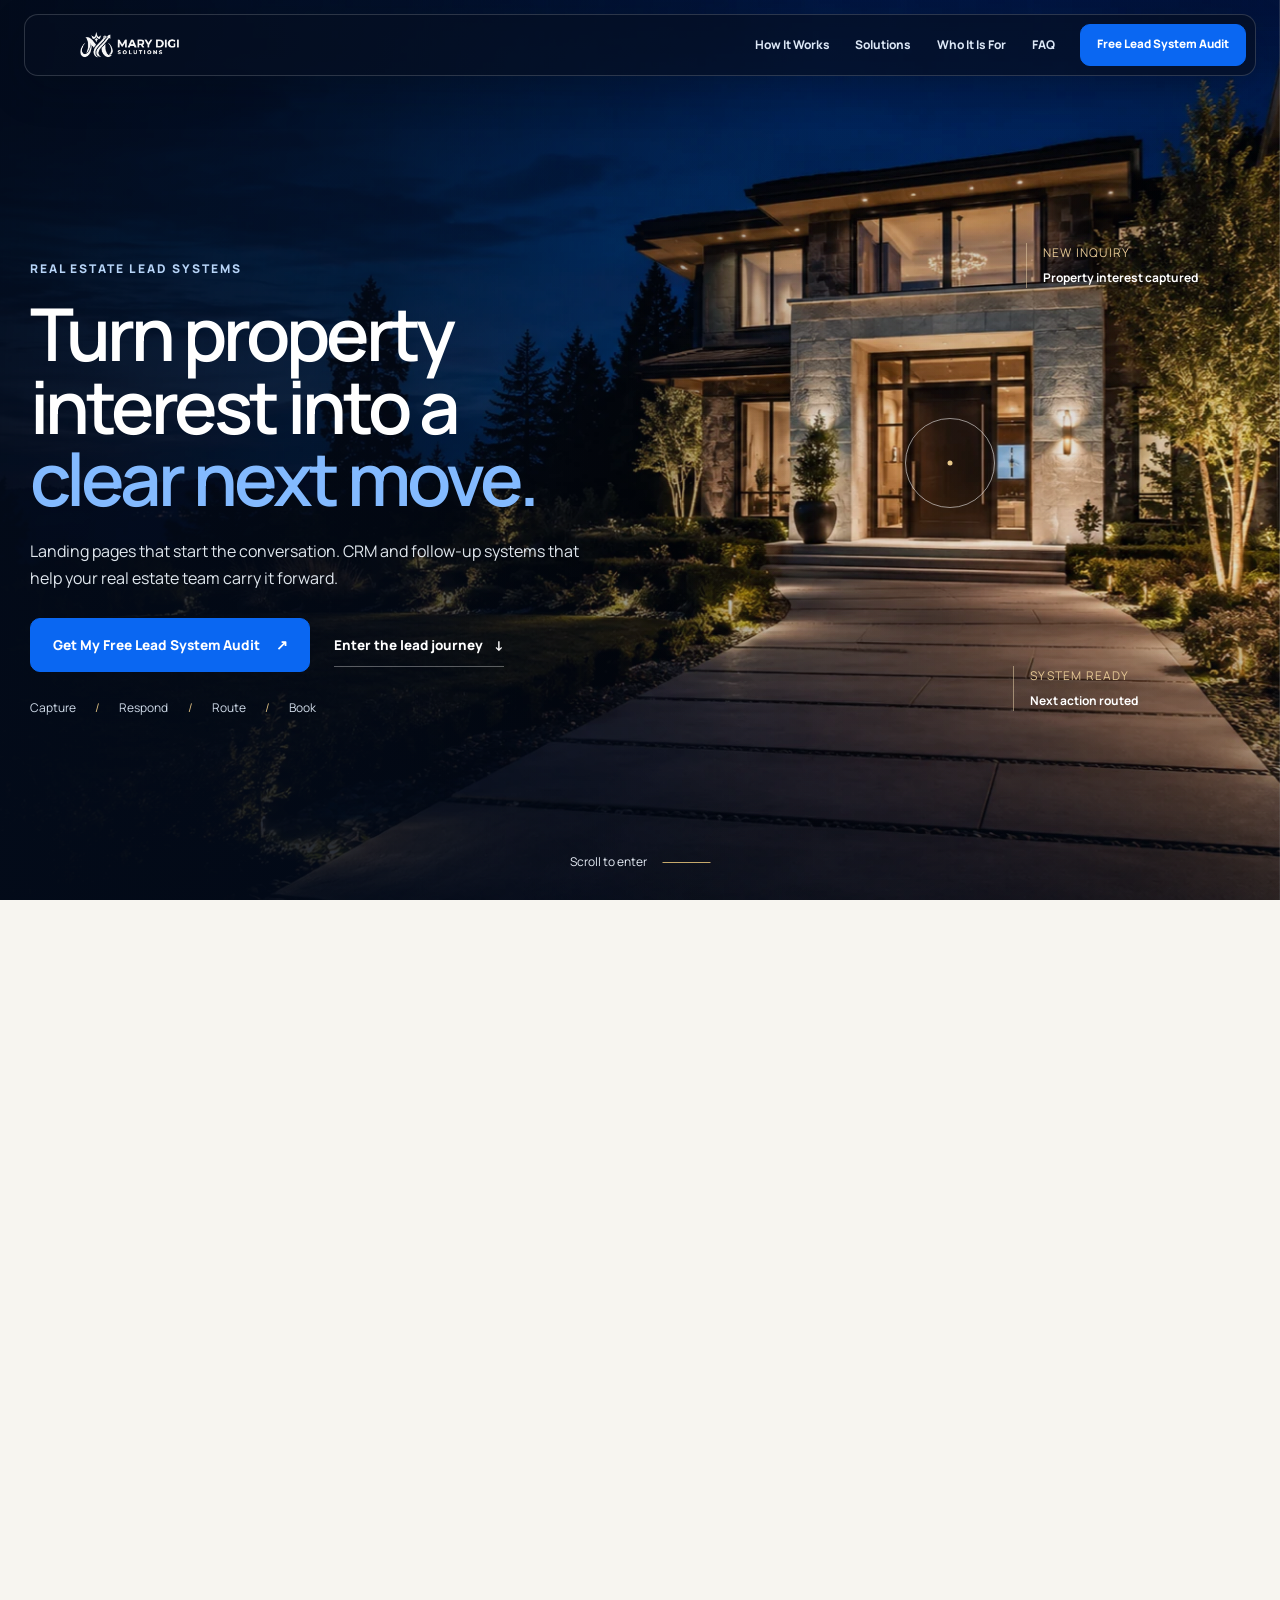
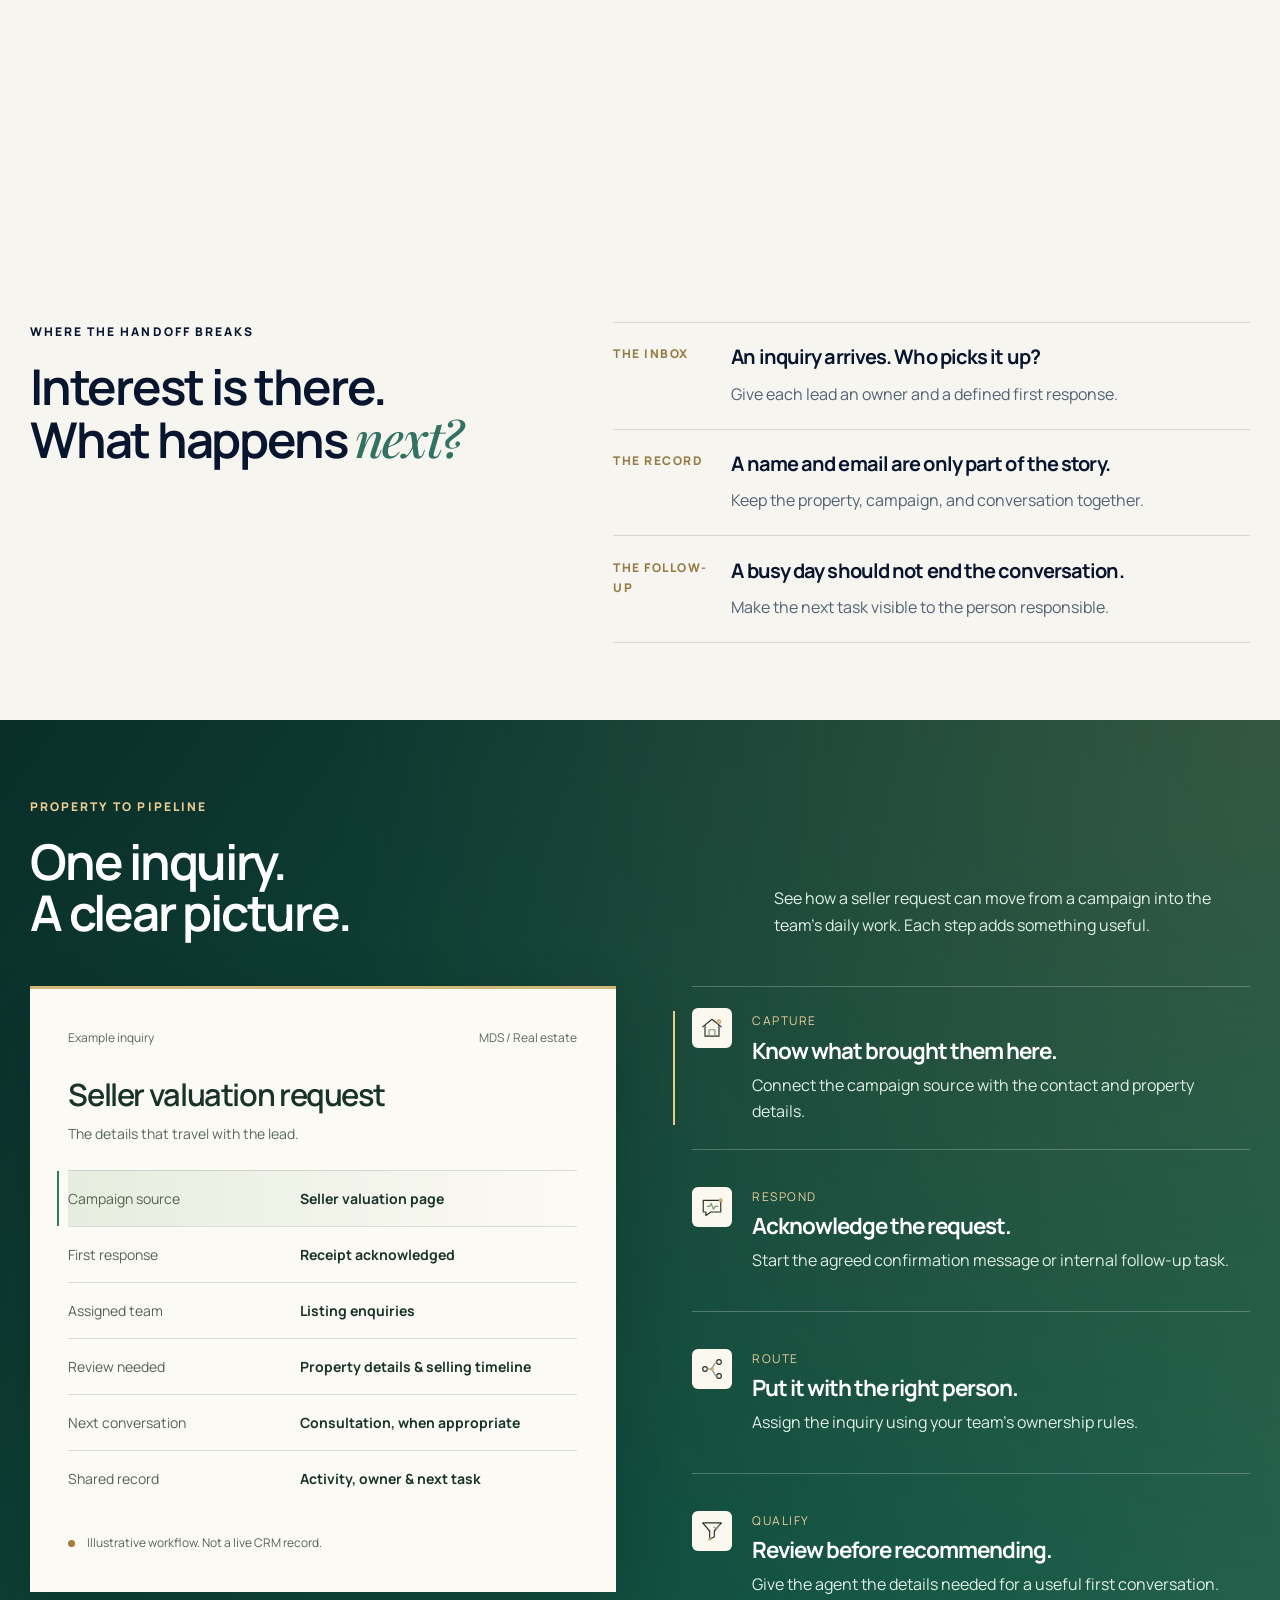
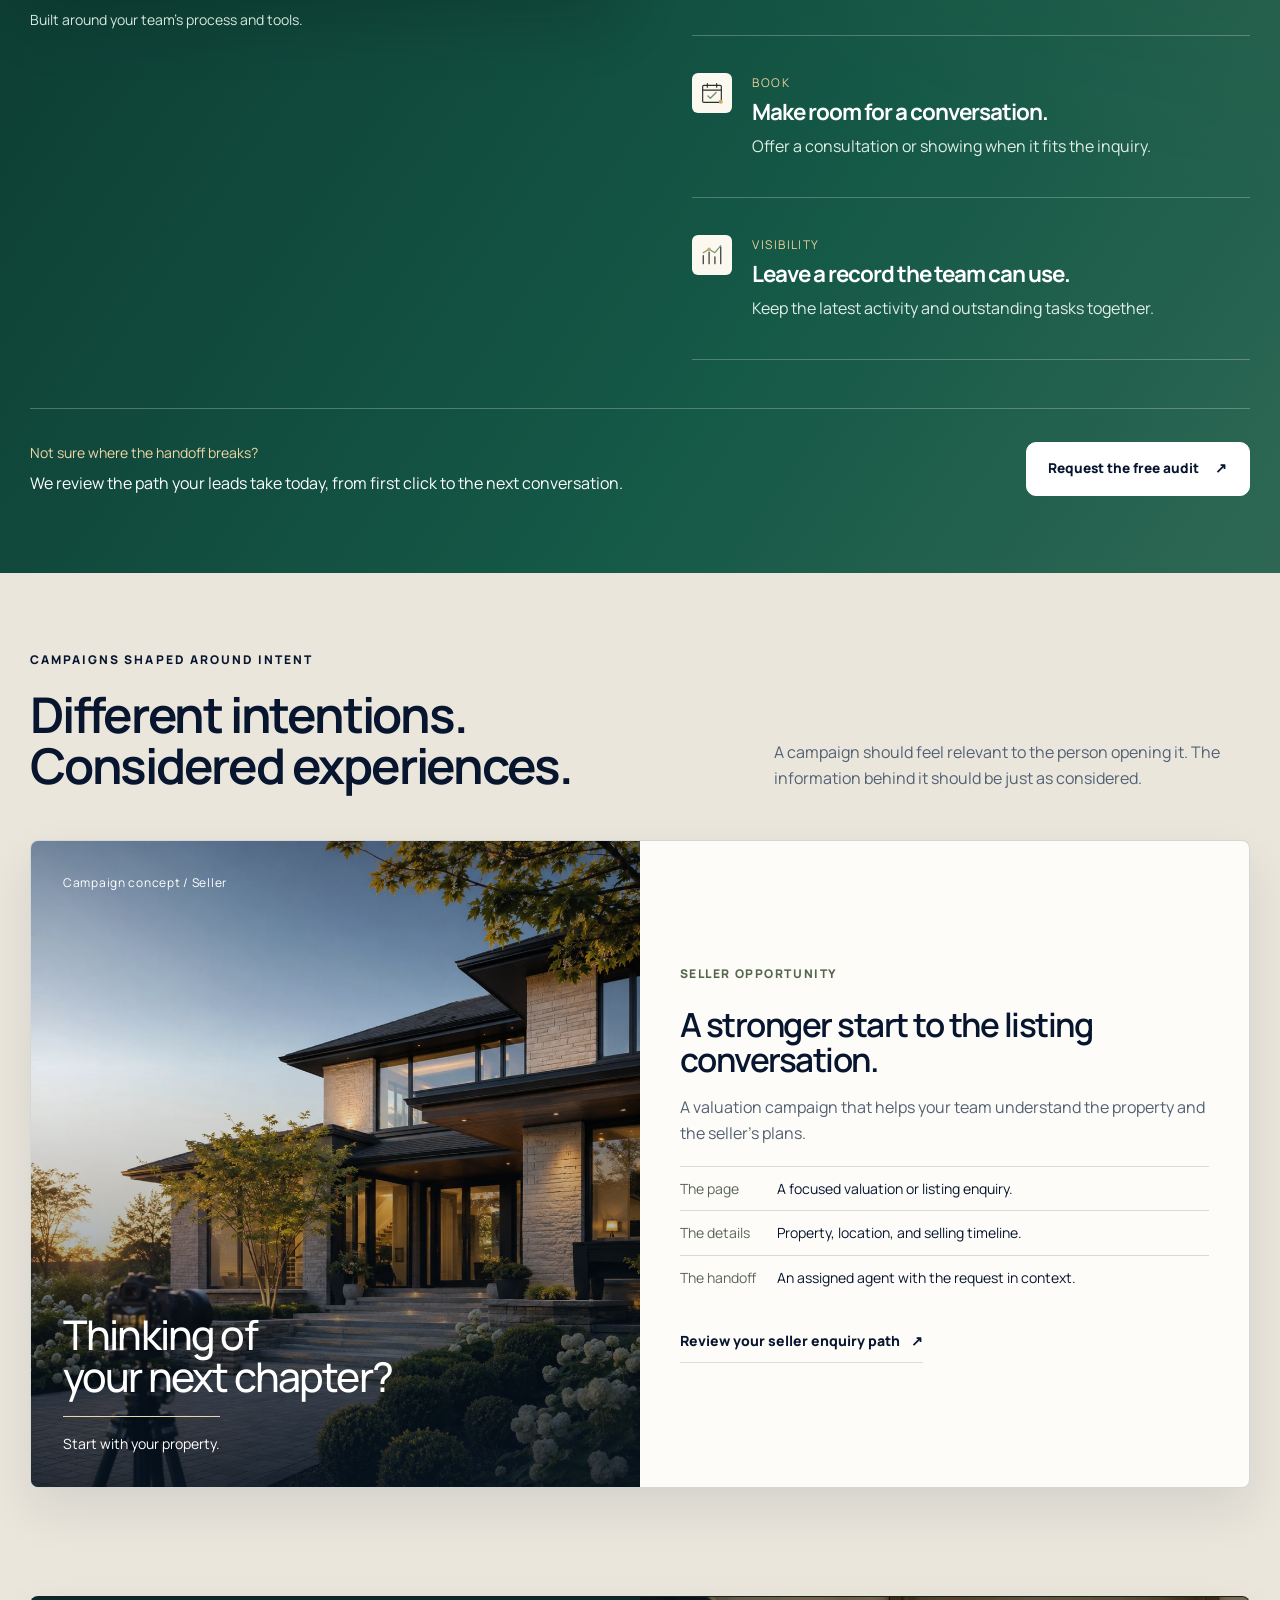
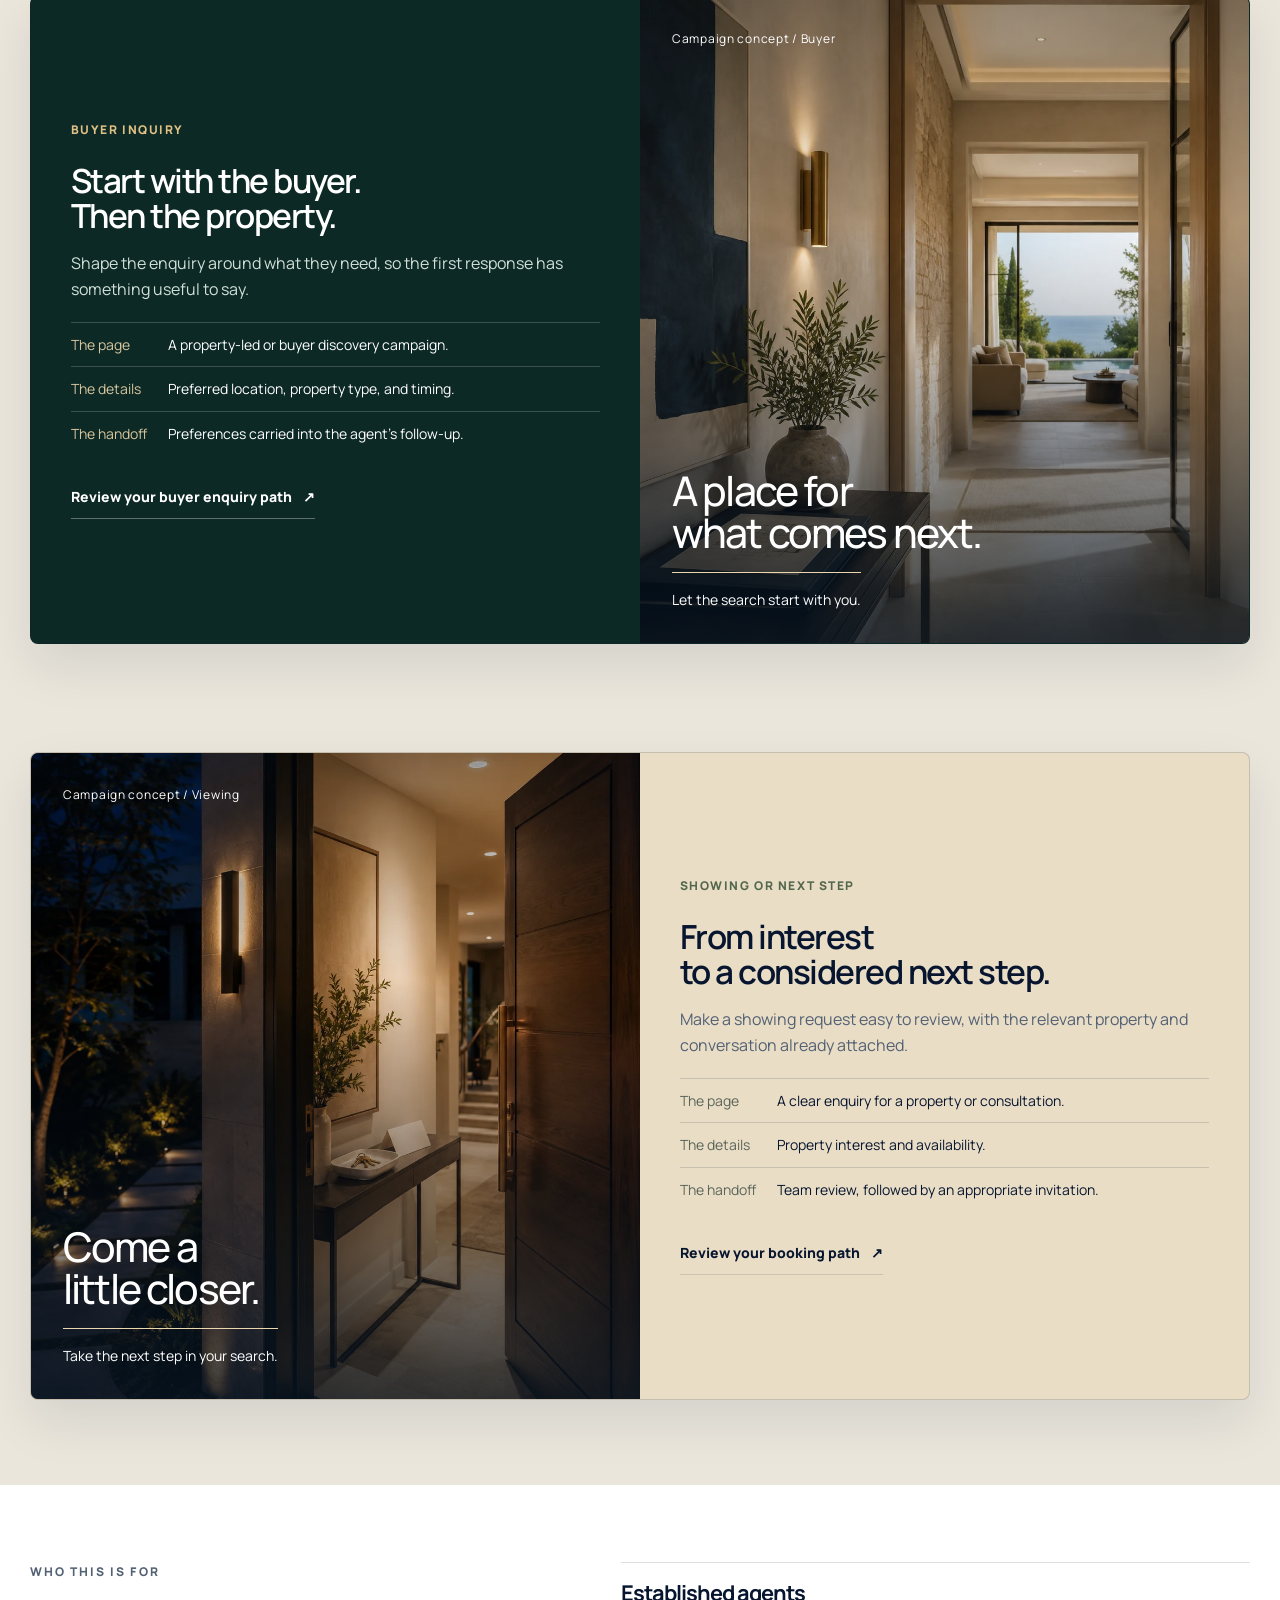
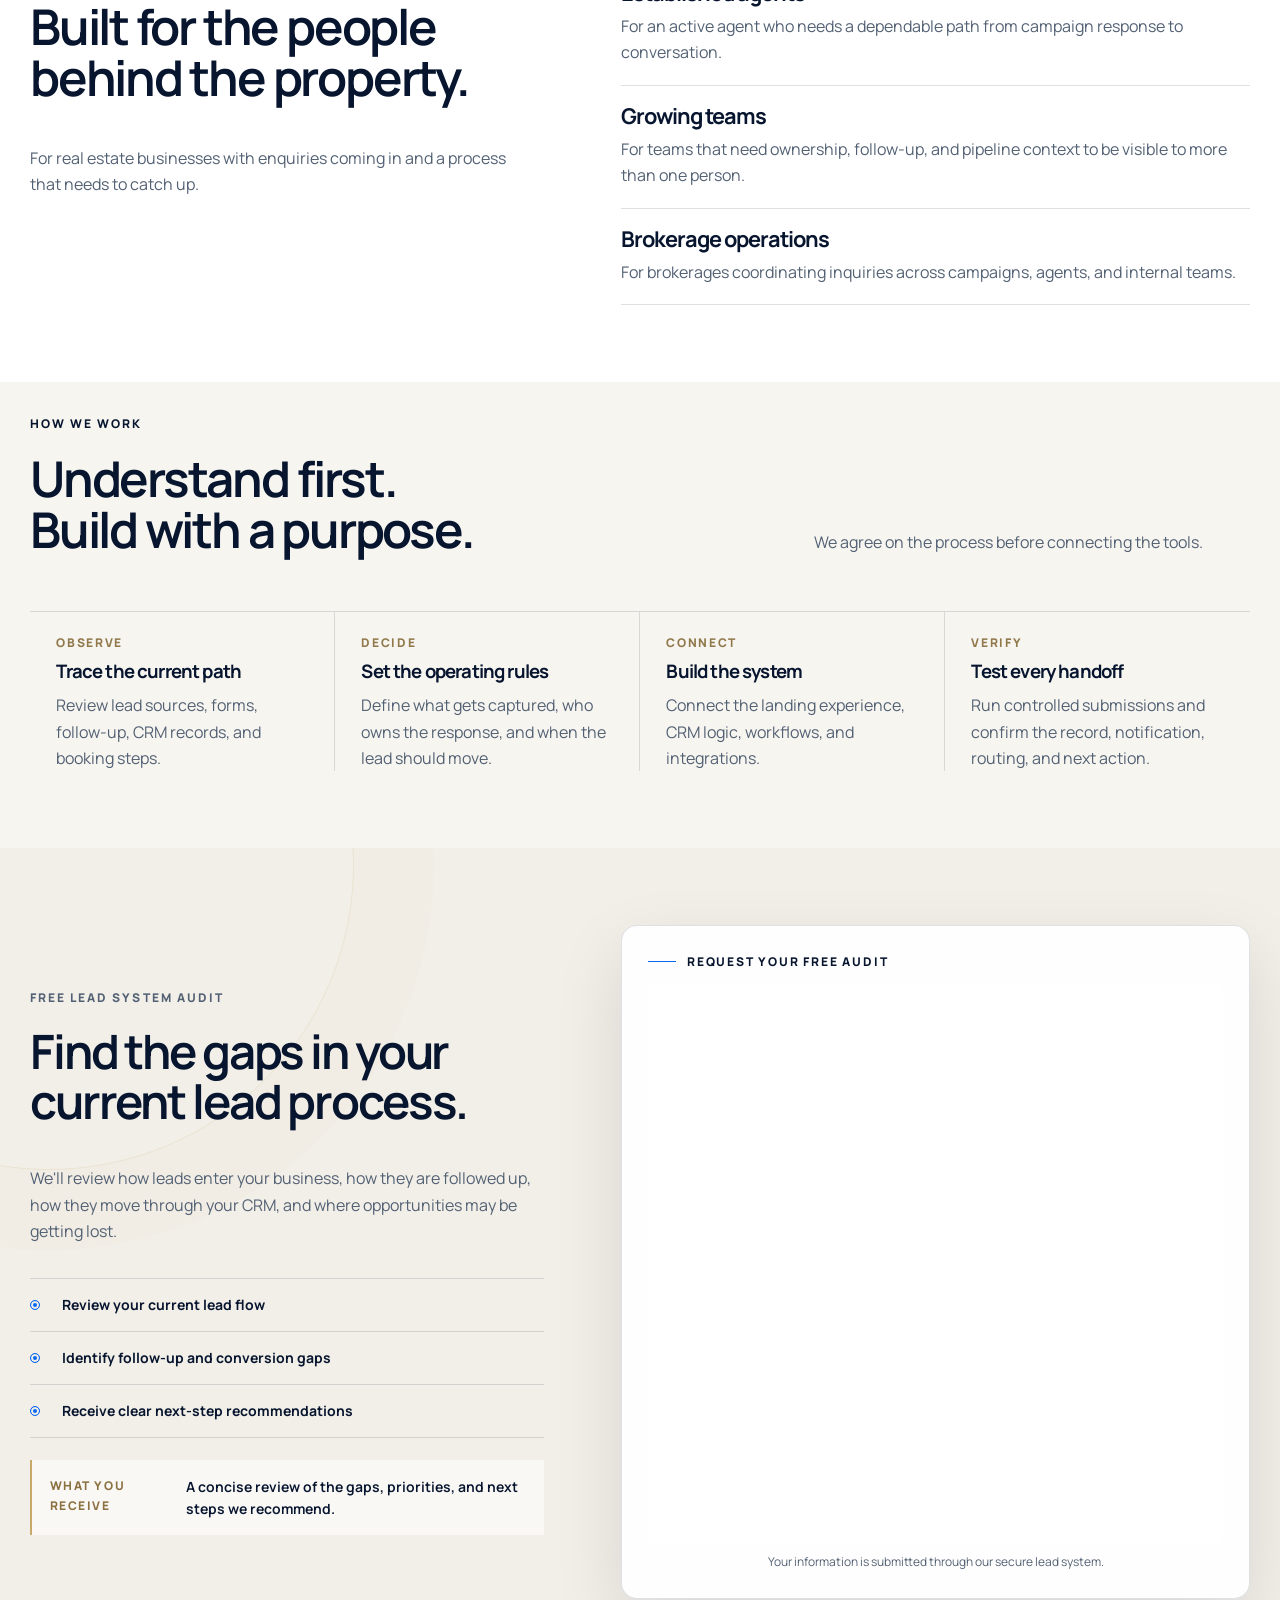
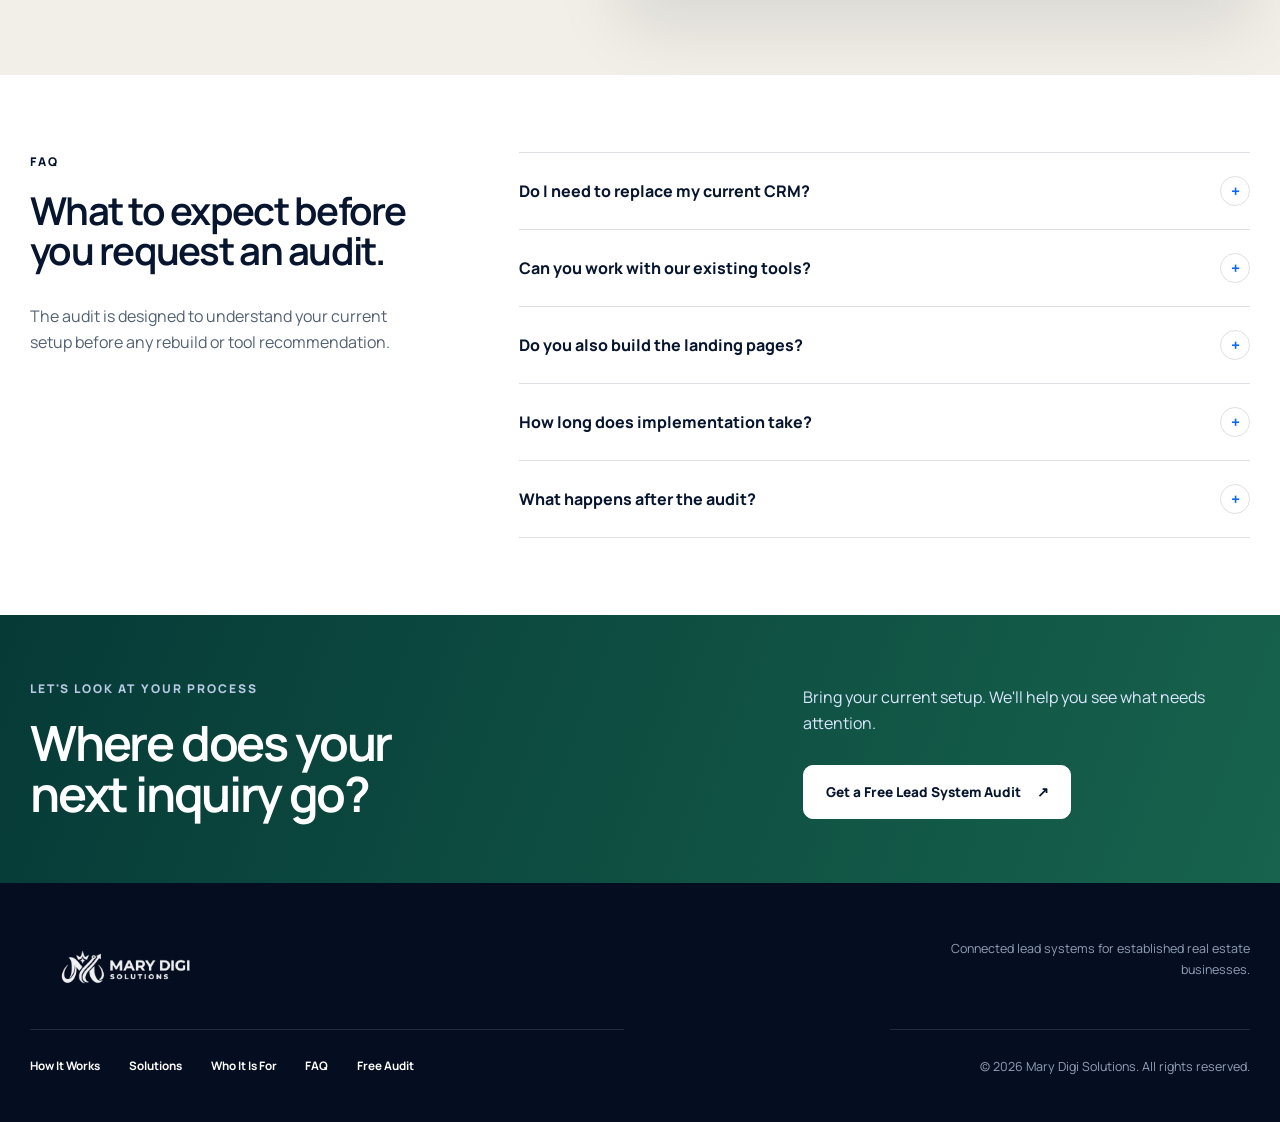
==== commit 2f87f135: "Add files via upload" ====
--- a/index.html
+++ b/index.html
@@ -11,7 +11,7 @@
   <link rel="preconnect" href="https://fonts.googleapis.com">
   <link rel="preconnect" href="https://fonts.gstatic.com" crossorigin>
   <link href="https://fonts.googleapis.com/css2?family=Manrope:wght@400;500;600;700;800&family=Playfair+Display:ital,wght@1,500&display=swap" rel="stylesheet">
-  <link rel="stylesheet" href="assets/css/style.css?v=8.1">
+  <link rel="stylesheet" href="assets/css/style.css?v=8.3-interaction-fix">
   <script src="assets/js/main.js?v=8.1" defer></script>
 </head>
 <body>
@@ -260,7 +260,7 @@
           <div class="audit-form-shell__embed">
             <iframe
               src="https://api.leadconnectorhq.com/widget/form/Uk3maPeea8YSKDYQ3C6U"
-              style="width:100%;height:560px;border:none;border-radius:8px"
+              style="width:100%;height:560px;border:none;border-radius:8px;pointer-events:auto"
               id="inline-Uk3maPeea8YSKDYQ3C6U"
               data-layout="{'id':'INLINE'}"
               data-trigger-type="alwaysShow"
--- a/assets/css/style.css
+++ b/assets/css/style.css
@@ -872,3 +872,66 @@
   .received-editorial li{animation:none!important;transition:none!important;transform:none!important}
   .received-path-line{transform:scaleX(1)!important}
 }
+
+/* ========================================================================
+   MDS EMBED INTERACTION HOTFIX — 2026-09-15
+   Keeps decorative layers from sitting above HighLevel iframe controls.
+   No visual redesign: stacking / pointer behavior only.
+   ======================================================================== */
+
+/* Landing / Form 1 */
+.audit::before {
+  pointer-events: none !important;
+}
+.audit__grid,
+.audit-form-shell,
+.audit-form-shell__embed {
+  position: relative;
+  z-index: 2;
+}
+.audit-form-shell,
+.audit-form-shell__embed,
+.audit-form-shell__embed iframe {
+  pointer-events: auto !important;
+}
+.audit-form-shell__embed iframe {
+  position: relative;
+  z-index: 3;
+}
+
+/* Step 2: the left visual intentionally overlaps the form by one grid column.
+   Make the visual canvas transparent to pointer input while preserving the
+   numbered scene buttons as interactive controls. */
+.diagnostic-scene {
+  position: relative;
+}
+.scene-environment {
+  z-index: 1;
+  pointer-events: none;
+}
+.scene-environment .scene-step {
+  pointer-events: auto;
+}
+.diagnostic-chapter .scene-form {
+  z-index: 20 !important;
+  pointer-events: auto !important;
+  isolation: isolate;
+}
+.diagnostic-chapter [data-audit-form-state],
+.diagnostic-chapter .diagnostic-form-shell {
+  position: relative;
+  z-index: 21;
+  pointer-events: auto !important;
+}
+.diagnostic-chapter .diagnostic-form-shell iframe {
+  position: relative;
+  z-index: 22;
+  pointer-events: auto !important;
+}
+
+/* A closed booking layer must never capture clicks from the page below it. */
+.mds-booking-modal:not(.is-open),
+.mds-booking-modal[aria-hidden="true"] {
+  pointer-events: none !important;
+}
+
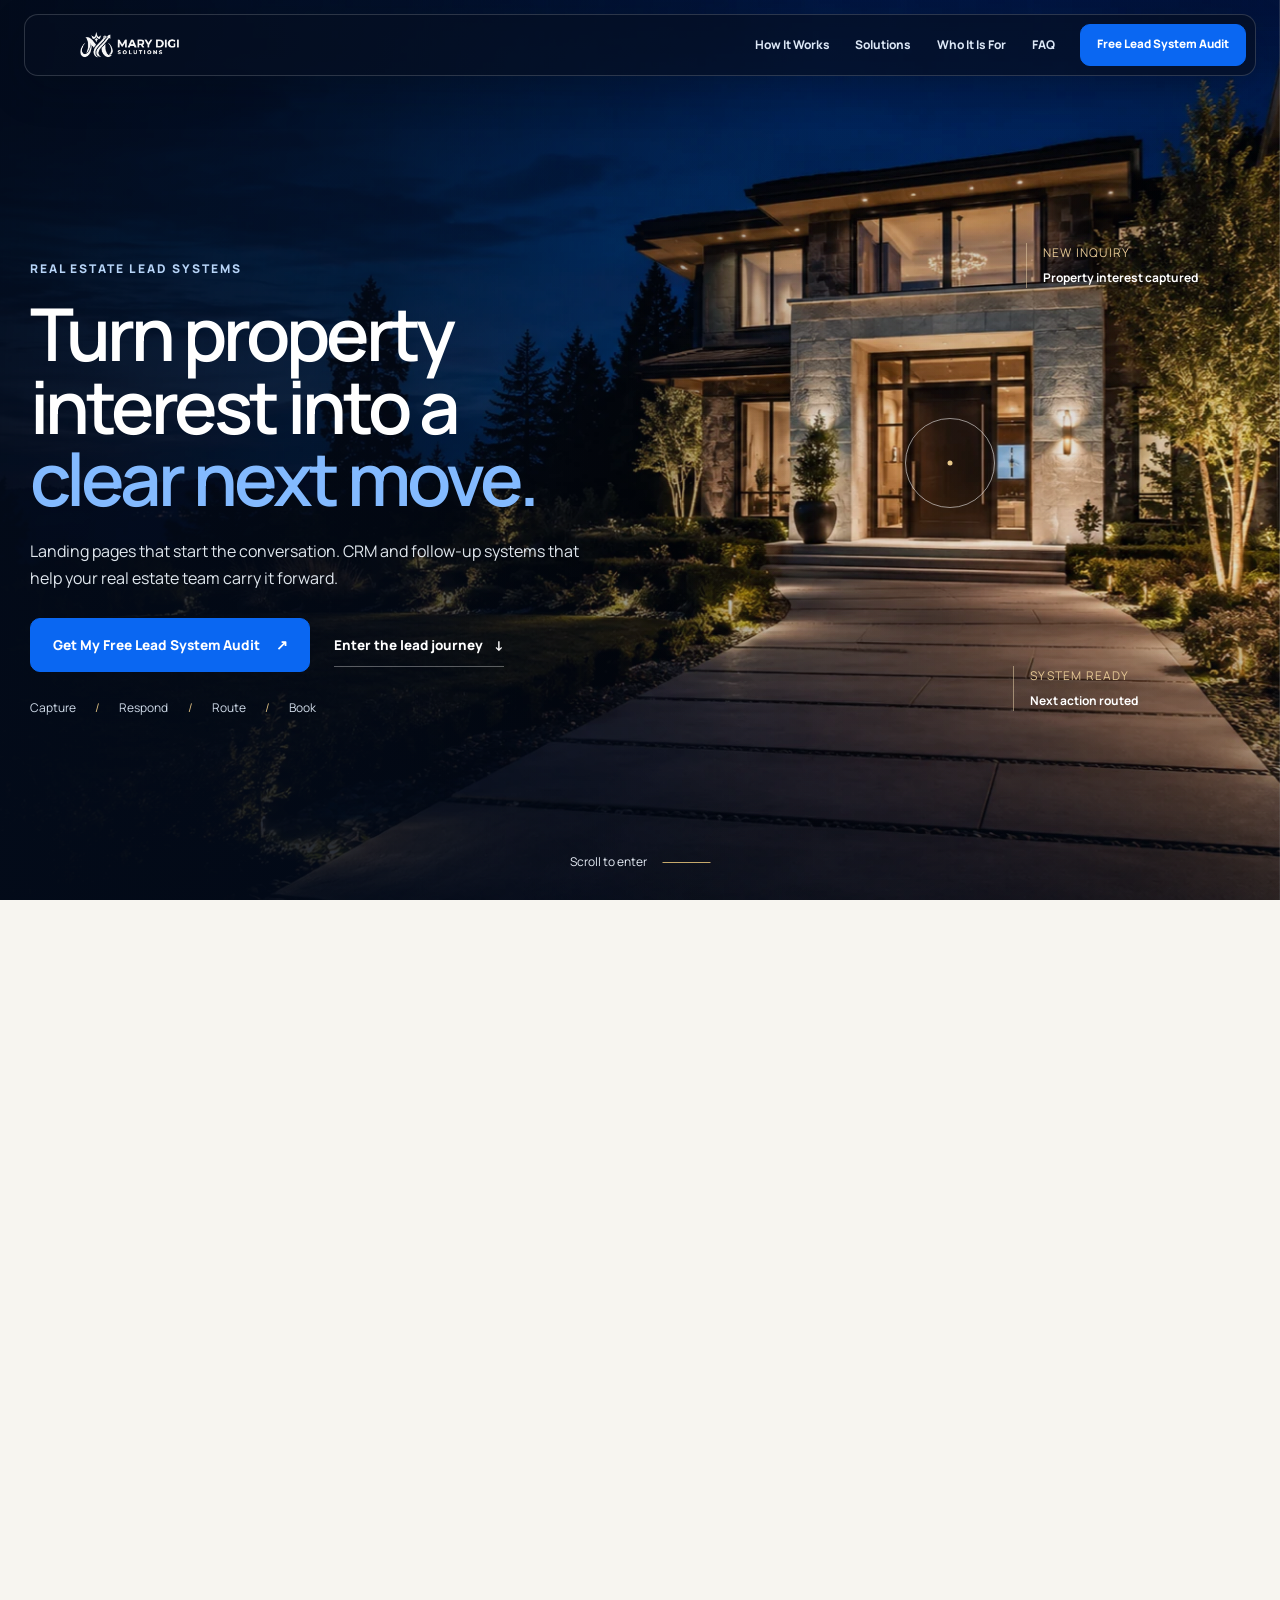
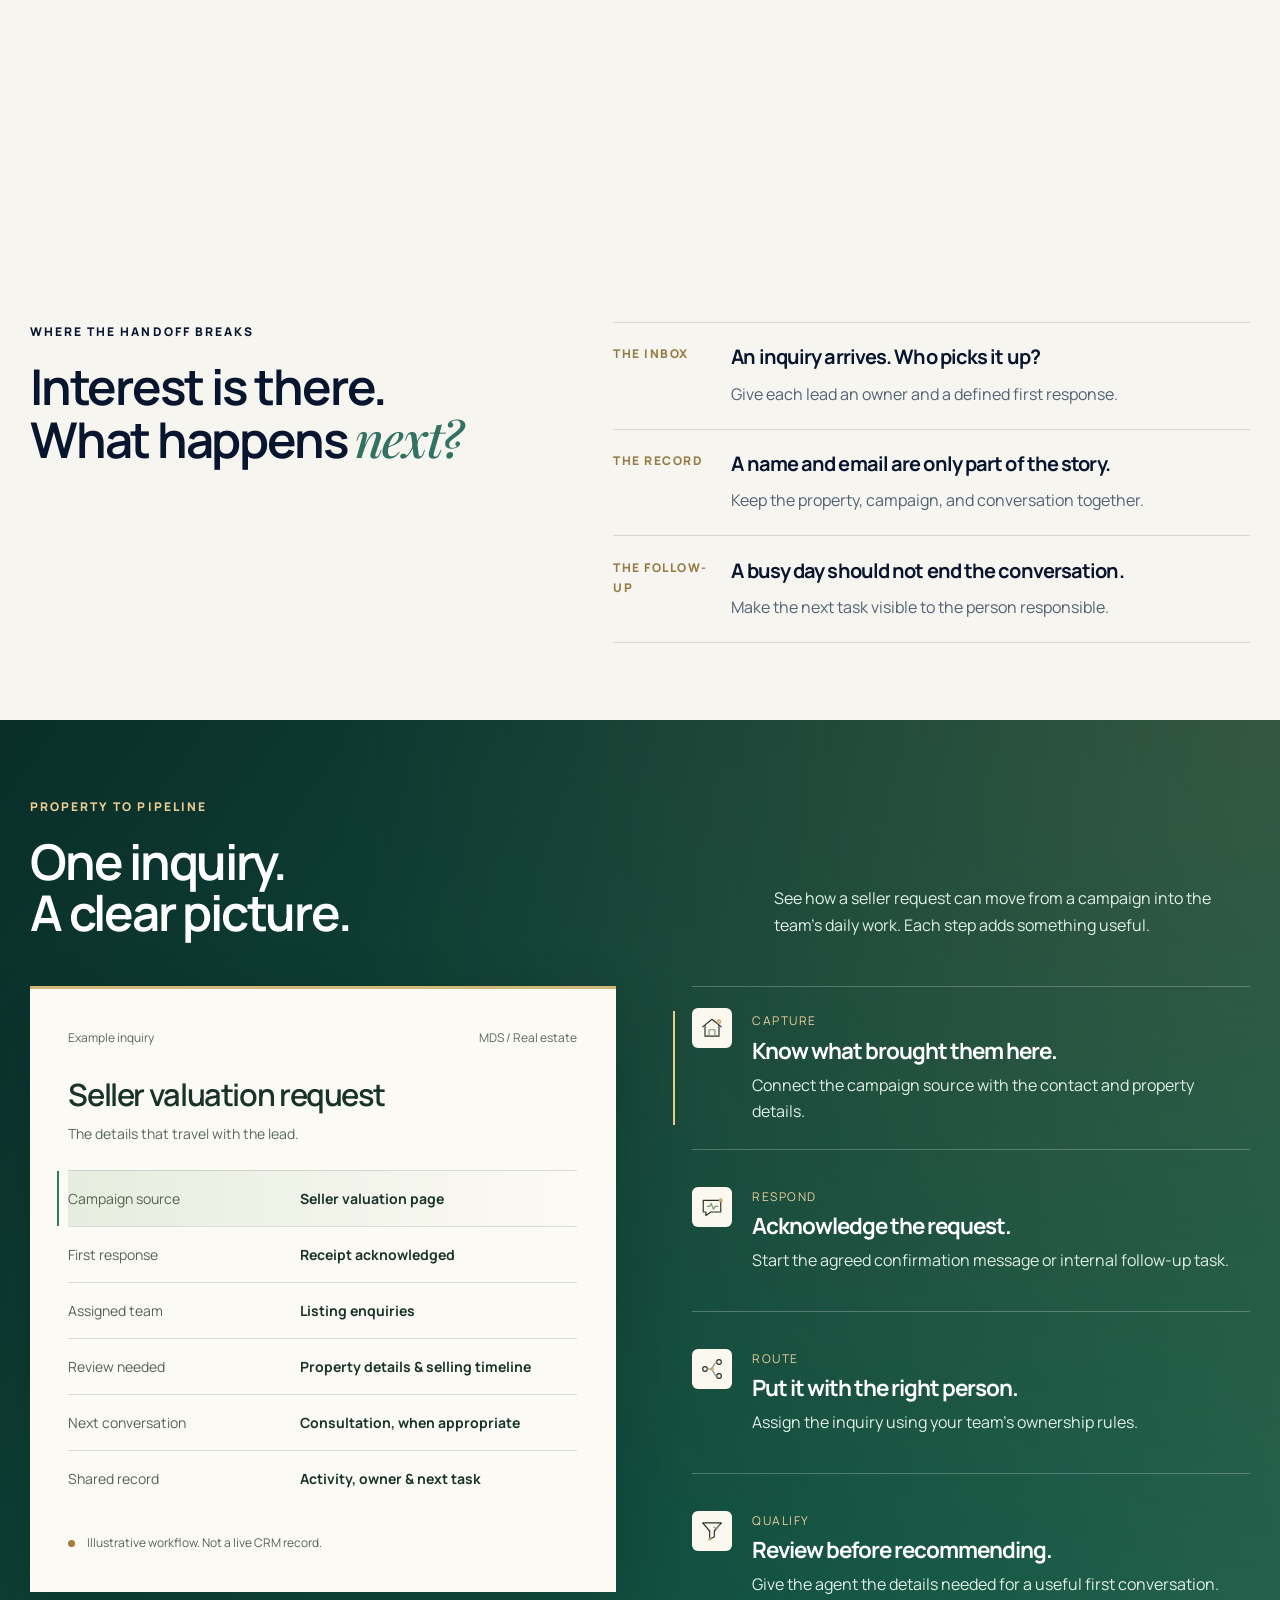
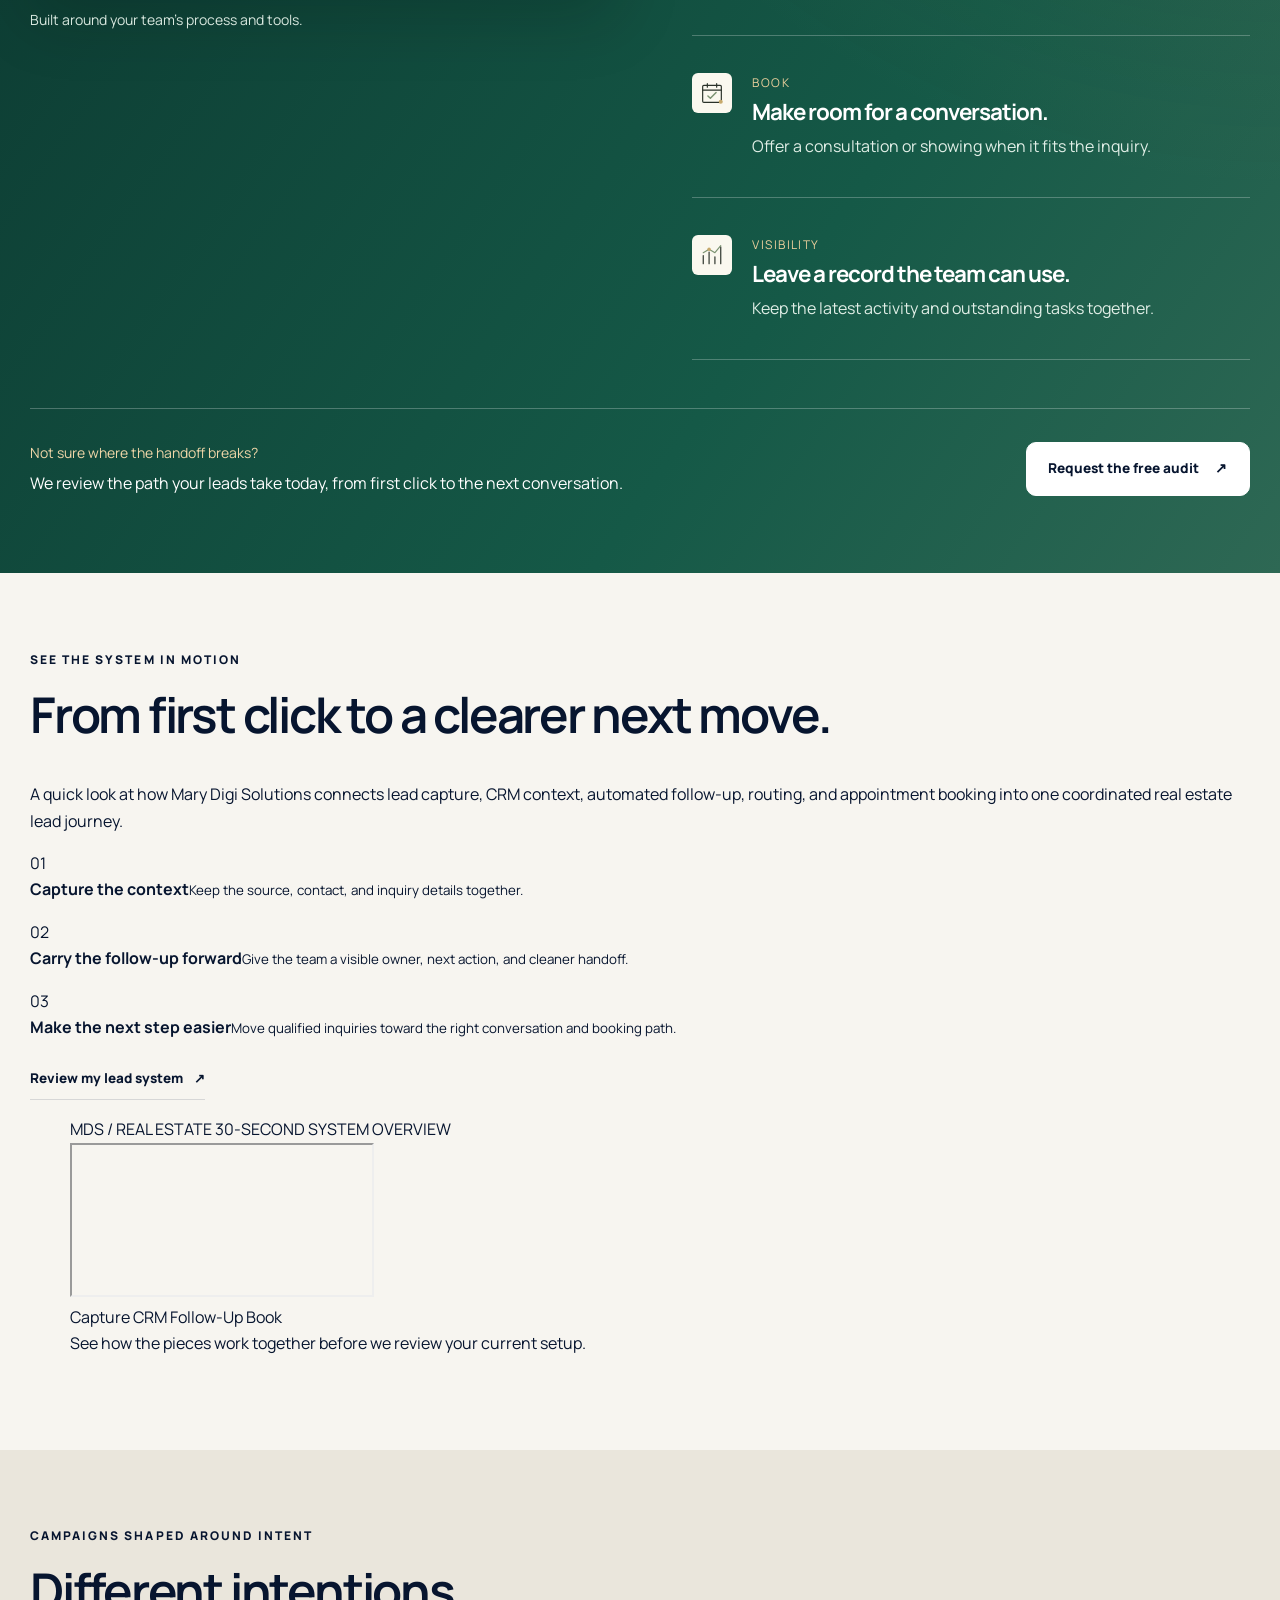
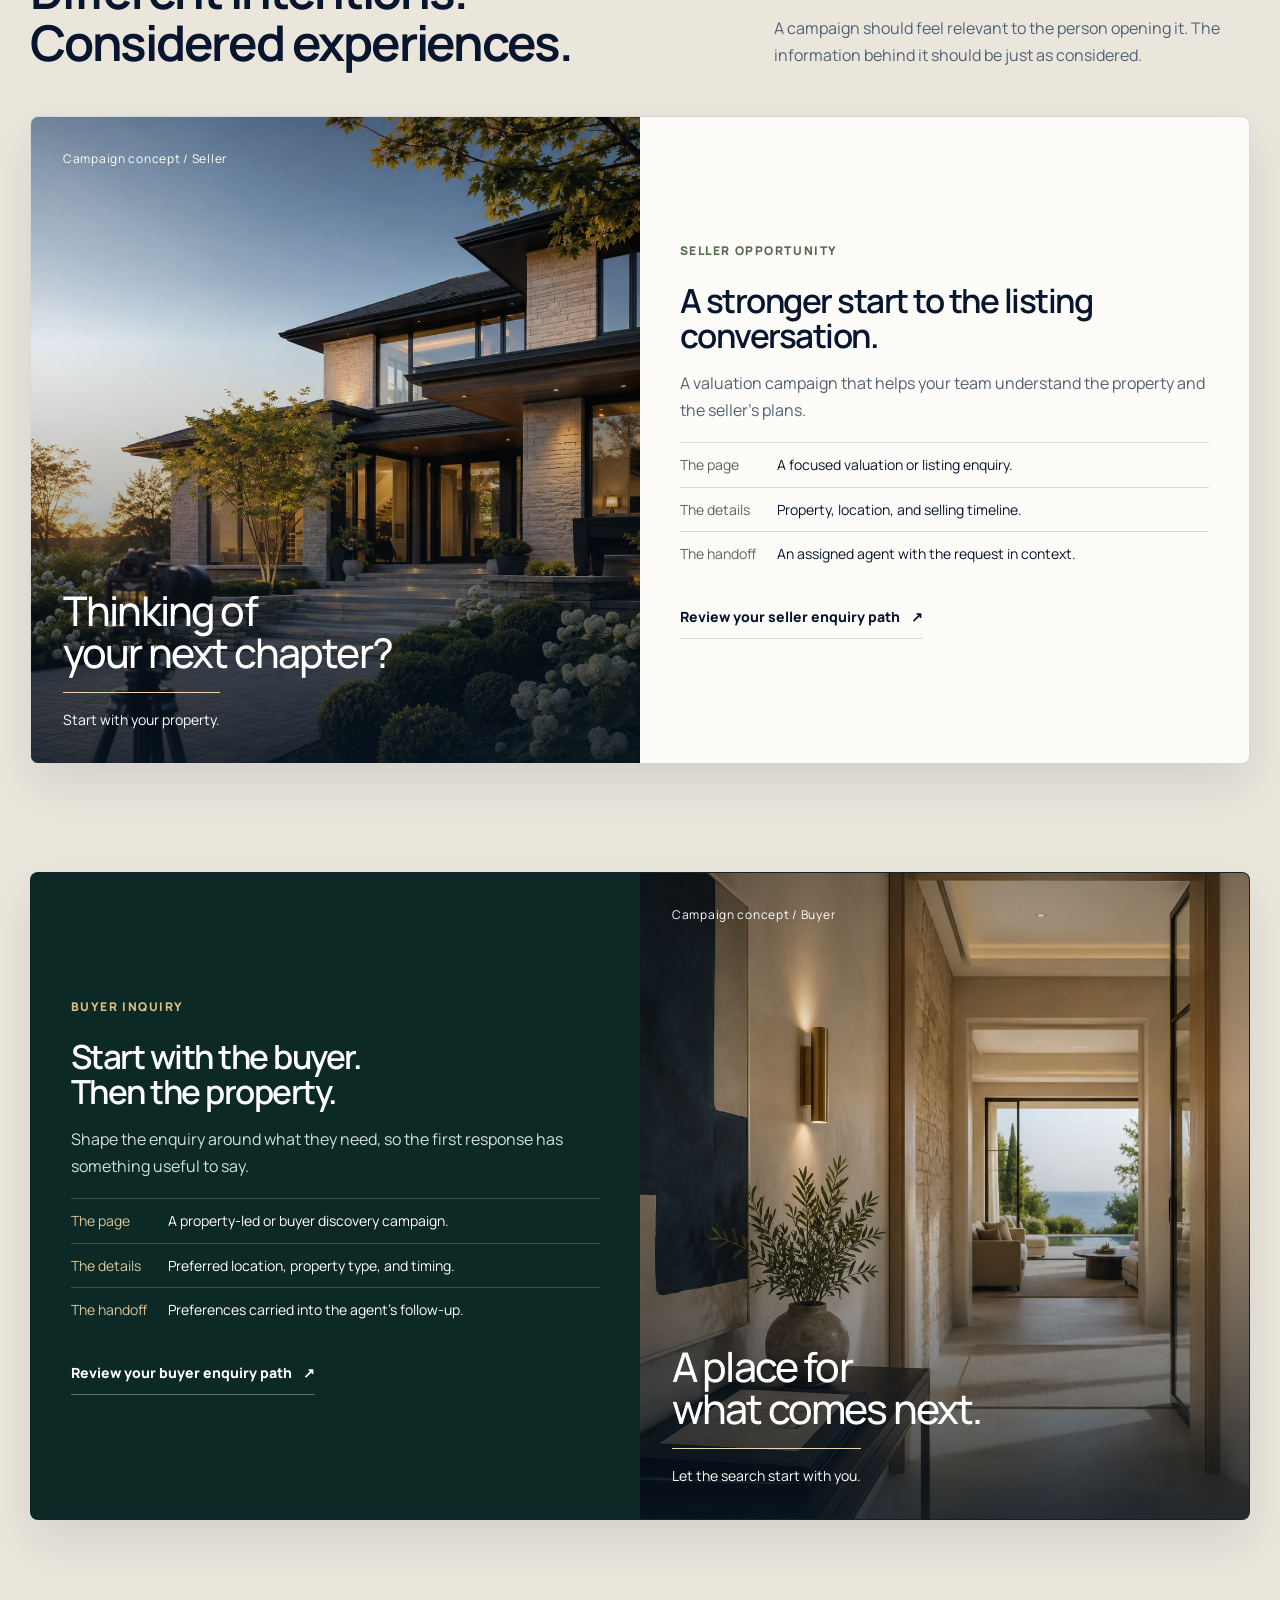
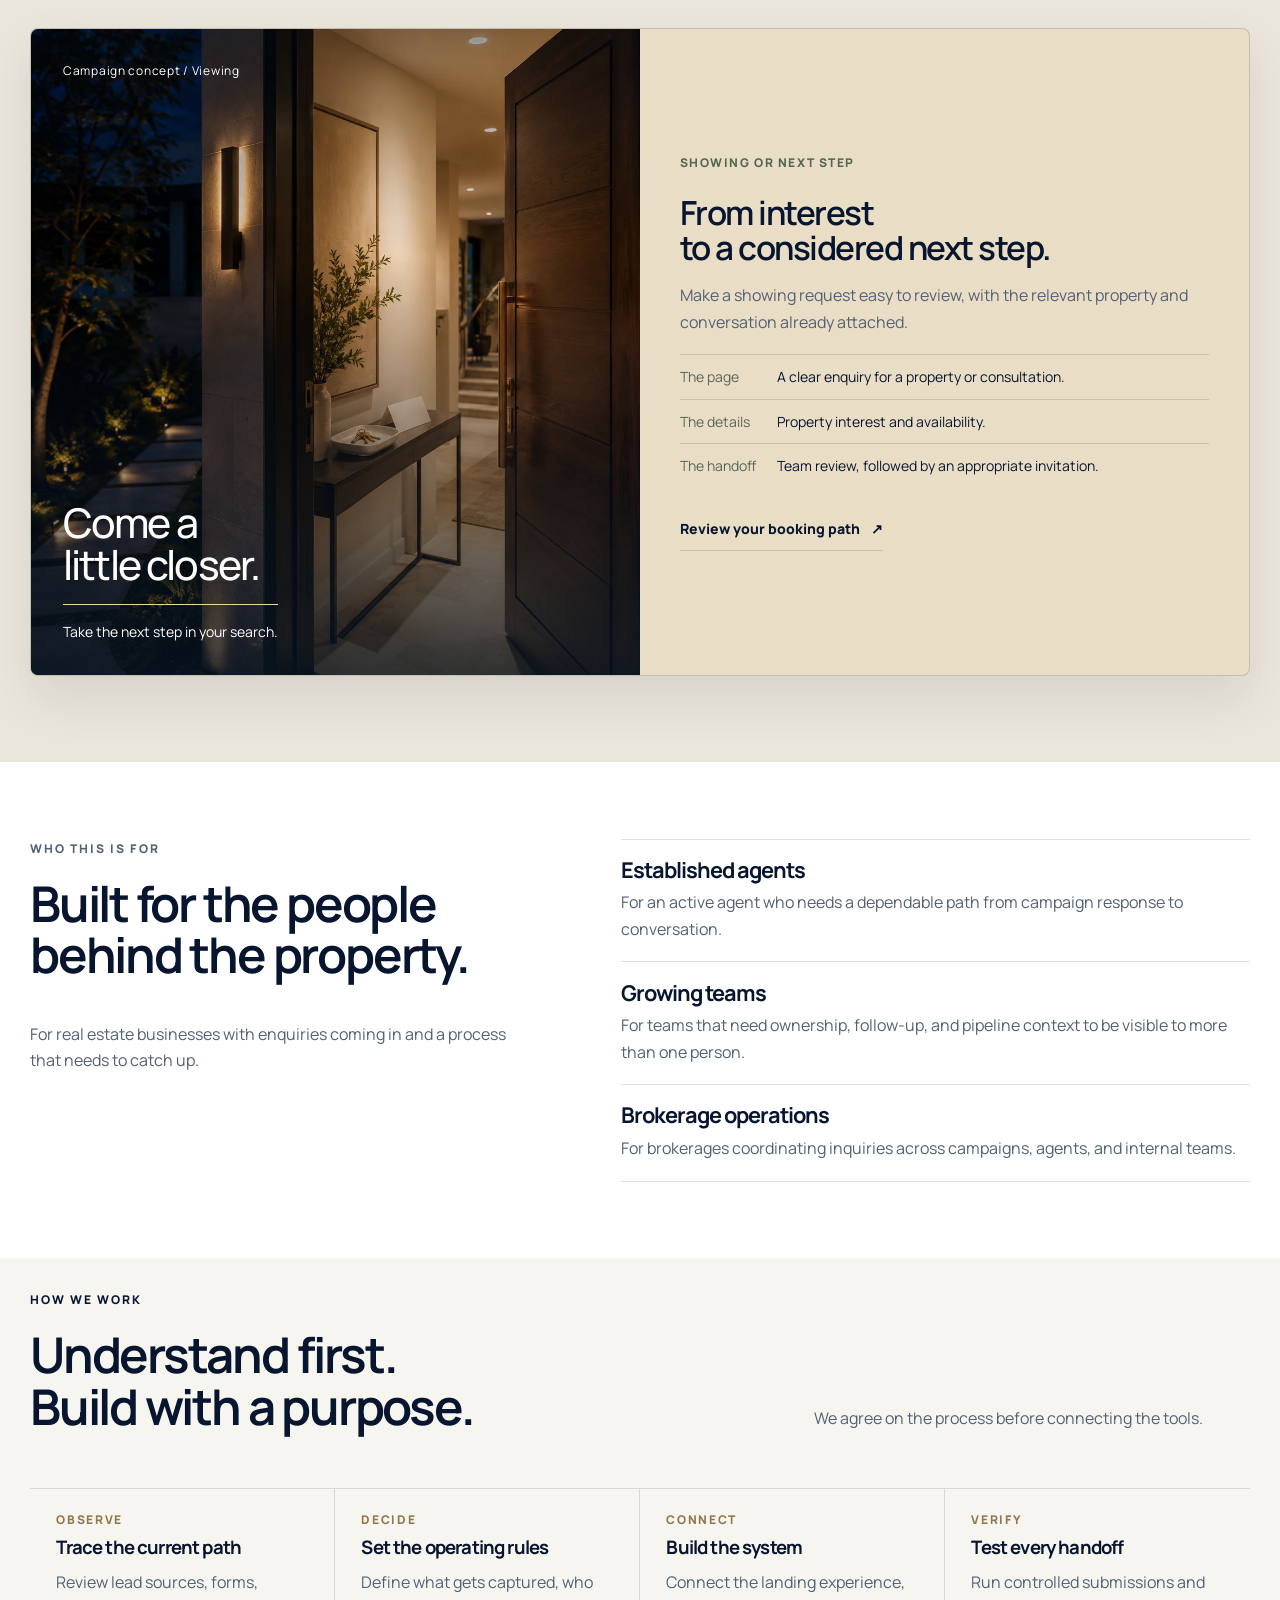
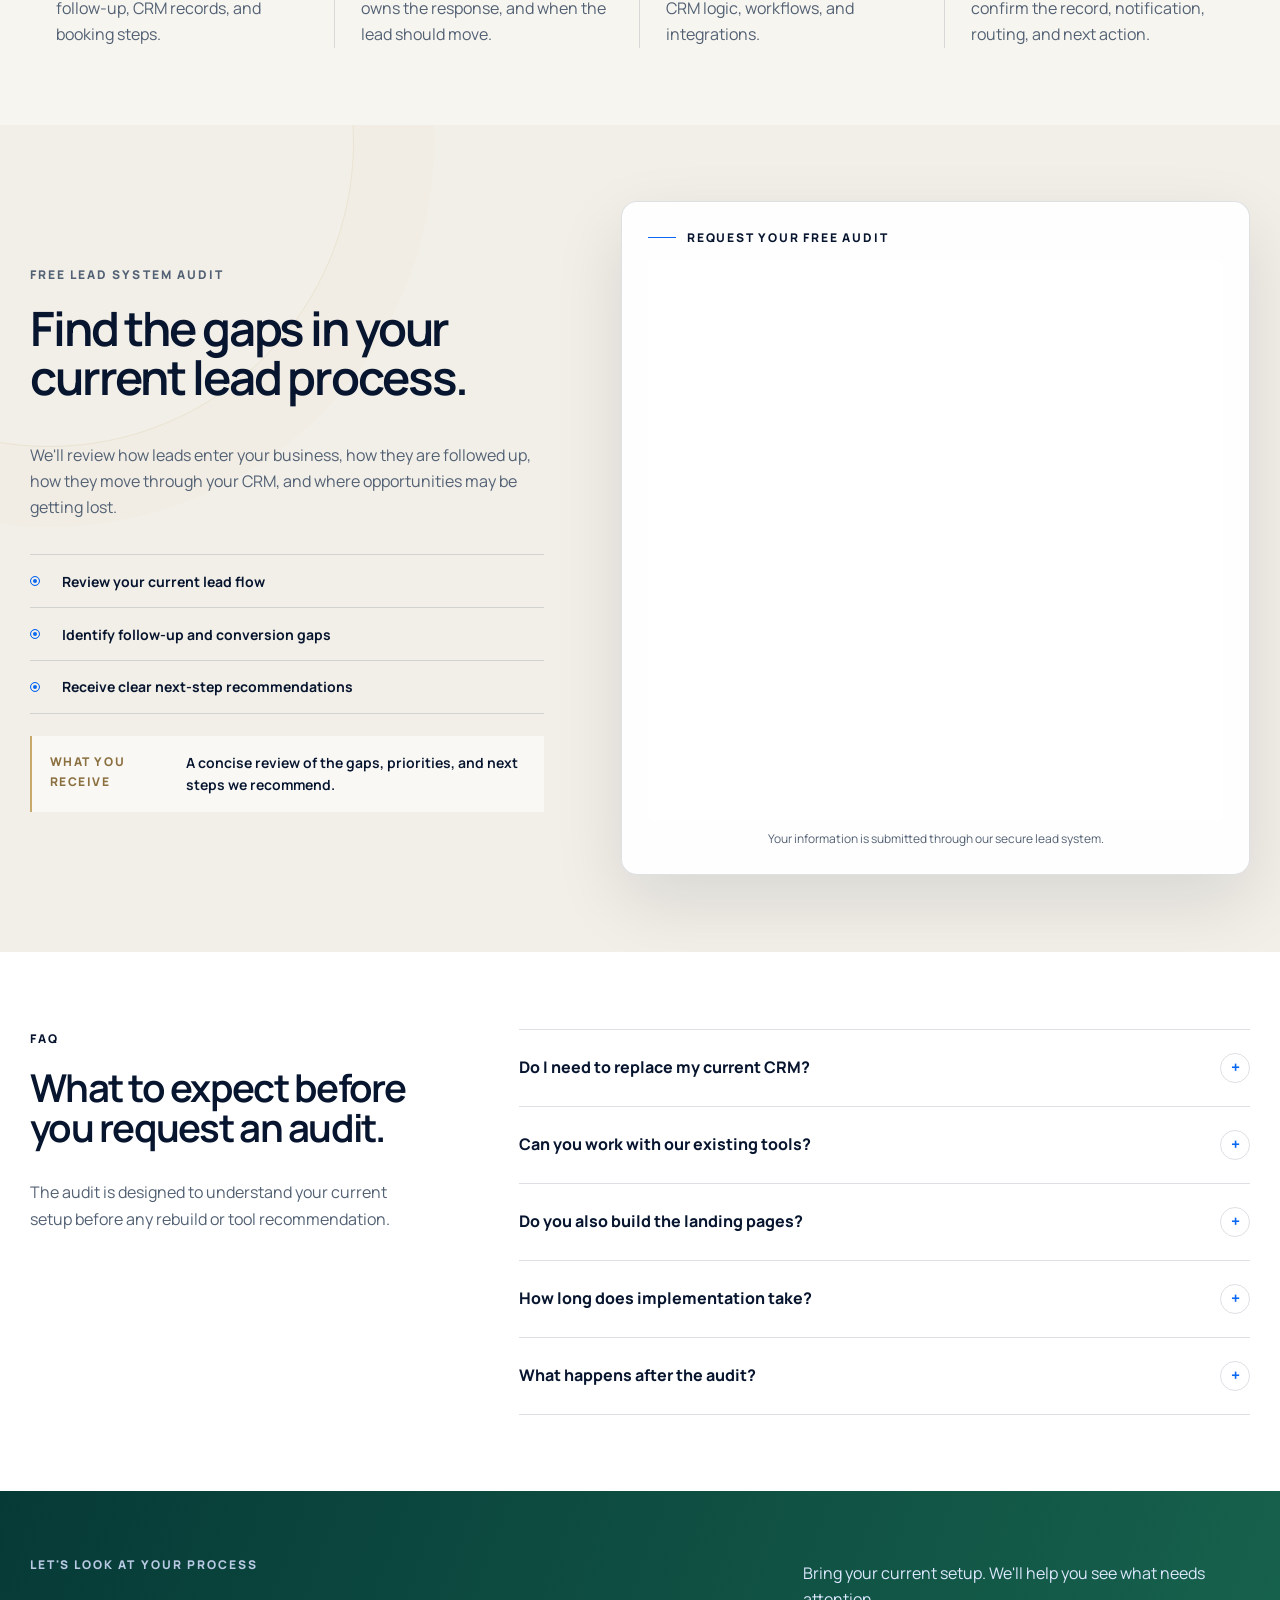
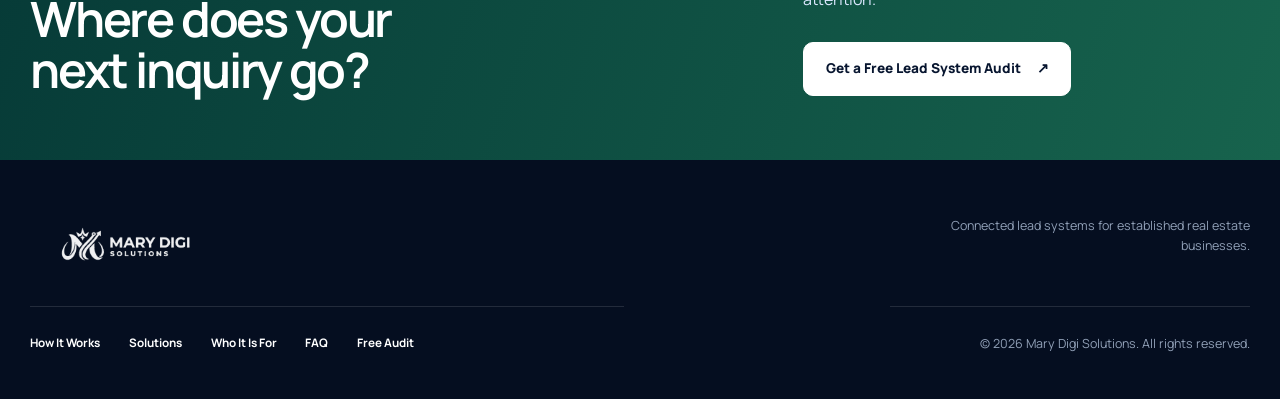
==== commit a255d4c8: "Add files via upload" ====
--- a/index.html
+++ b/index.html
@@ -11,7 +11,7 @@
   <link rel="preconnect" href="https://fonts.googleapis.com">
   <link rel="preconnect" href="https://fonts.gstatic.com" crossorigin>
   <link href="https://fonts.googleapis.com/css2?family=Manrope:wght@400;500;600;700;800&family=Playfair+Display:ital,wght@1,500&display=swap" rel="stylesheet">
-  <link rel="stylesheet" href="assets/css/style.css?v=8.3-interaction-fix">
+  <link rel="stylesheet" href="assets/css/style.css?v=video-demo-1">
   <script src="assets/js/main.js?v=8.1" defer></script>
 </head>
 <body>
@@ -179,6 +179,66 @@
           </div>
           <a class="button button--light" href="#audit">Request the free audit <span aria-hidden="true">↗</span></a>
         </div>
+      </div>
+    </section>
+
+
+    <section class="demo section" id="demo" aria-labelledby="demo-title">
+      <div class="container demo__shell">
+        <div class="demo__copy reveal reveal--left">
+          <p class="eyebrow eyebrow--dark">See the system in motion</p>
+          <h2 id="demo-title">From first click to a clearer next move.</h2>
+          <p class="demo__lede">A quick look at how Mary Digi Solutions connects lead capture, CRM context, automated follow-up, routing, and appointment booking into one coordinated real estate lead journey.</p>
+
+          <div class="demo__proof" aria-label="What the demo covers">
+            <div>
+              <span>01</span>
+              <p><strong>Capture the context</strong><small>Keep the source, contact, and inquiry details together.</small></p>
+            </div>
+            <div>
+              <span>02</span>
+              <p><strong>Carry the follow-up forward</strong><small>Give the team a visible owner, next action, and cleaner handoff.</small></p>
+            </div>
+            <div>
+              <span>03</span>
+              <p><strong>Make the next step easier</strong><small>Move qualified inquiries toward the right conversation and booking path.</small></p>
+            </div>
+          </div>
+
+          <a class="text-link demo__link" href="#audit">
+            Review my lead system
+            <span aria-hidden="true">↗</span>
+          </a>
+        </div>
+
+        <figure class="demo__stage reveal reveal--right">
+          <div class="demo__frame">
+            <div class="demo__frame-head" aria-hidden="true">
+              <span>MDS / REAL ESTATE</span>
+              <span>30-SECOND SYSTEM OVERVIEW</span>
+            </div>
+            <div class="demo__video">
+              <iframe
+                src="https://www.youtube-nocookie.com/embed/64HUMVre1QM?rel=0&modestbranding=1&playsinline=1"
+                title="Mary Digi Solutions Real Estate Lead System overview"
+                loading="lazy"
+                referrerpolicy="strict-origin-when-cross-origin"
+                allow="accelerometer; autoplay; clipboard-write; encrypted-media; gyroscope; picture-in-picture; web-share"
+                allowfullscreen>
+              </iframe>
+            </div>
+            <div class="demo__frame-foot">
+              <span>Capture</span>
+              <i aria-hidden="true"></i>
+              <span>CRM</span>
+              <i aria-hidden="true"></i>
+              <span>Follow-Up</span>
+              <i aria-hidden="true"></i>
+              <span>Book</span>
+            </div>
+          </div>
+          <figcaption>See how the pieces work together before we review your current setup.</figcaption>
+        </figure>
       </div>
     </section>
 
--- a/assets/css/style.css
+++ b/assets/css/style.css
@@ -933,5 +933,4 @@
 .mds-booking-modal:not(.is-open),
 .mds-booking-modal[aria-hidden="true"] {
   pointer-events: none !important;
-}
-
+}\n\n/* ========================================================================\n   REAL ESTATE VIDEO DEMO — 2026-09-15\n   Editorial product-demo section placed between System and Solutions.\n   ======================================================================== */\n.demo{\n  position:relative;\n  overflow:hidden;\n  background:\n    radial-gradient(circle at 8% 16%,rgba(198,169,107,.10),transparent 24rem),\n    radial-gradient(circle at 92% 90%,rgba(10,103,242,.07),transparent 30rem),\n    linear-gradient(180deg,#f7f5f0 0%,#f1ede5 100%);\n}\n.demo::before{\n  content:"";\n  position:absolute;\n  top:0;left:50%;\n  width:1px;height:72px;\n  background:linear-gradient(180deg,var(--gold),rgba(198,169,107,0));\n}\n.demo__shell{\n  position:relative;\n  z-index:1;\n  display:grid;\n  grid-template-columns:minmax(320px,.78fr) minmax(520px,1.22fr);\n  gap:clamp(3.2rem,6.5vw,7rem);\n  align-items:center;\n}\n.demo__copy{max-width:520px}\n.demo__copy h2{\n  max-width:500px;\n  margin-bottom:1.3rem;\n  font-size:clamp(2.65rem,4vw,4.25rem);\n}\n.demo__lede{\n  max-width:510px;\n  margin-bottom:2rem;\n  color:var(--muted);\n  font-size:.97rem;\n  line-height:1.8;\n}\n.demo__proof{\n  border-top:1px solid var(--line);\n}\n.demo__proof>div{\n  display:grid;\n  grid-template-columns:38px 1fr;\n  gap:1rem;\n  padding:1rem 0;\n  border-bottom:1px solid var(--line);\n}\n.demo__proof>div>span{\n  display:grid;\n  place-items:center;\n  width:30px;height:30px;\n  margin-top:.1rem;\n  border:1px solid rgba(10,103,242,.34);\n  border-radius:50%;\n  color:var(--blue);\n  font-size:.6rem;\n  font-weight:800;\n  letter-spacing:.06em;\n}\n.demo__proof p{margin:0}\n.demo__proof strong{\n  display:block;\n  margin-bottom:.18rem;\n  color:var(--ink);\n  font-size:.85rem;\n  font-weight:800;\n}\n.demo__proof small{\n  display:block;\n  color:var(--muted);\n  font-size:.76rem;\n  line-height:1.6;\n}\n.demo__link{margin-top:1.2rem}\n.demo__stage{\n  position:relative;\n  margin:0;\n}\n.demo__stage::before{\n  content:"";\n  position:absolute;\n  z-index:-1;\n  right:-82px;bottom:-84px;\n  width:250px;height:250px;\n  border:1px solid rgba(198,169,107,.24);\n  border-radius:50%;\n  box-shadow:0 0 0 46px rgba(198,169,107,.035),0 0 0 92px rgba(10,103,242,.02);\n}\n.demo__frame{\n  overflow:hidden;\n  border:1px solid rgba(255,255,255,.12);\n  border-radius:18px;\n  background:#06142d;\n  box-shadow:0 34px 86px rgba(7,21,47,.22);\n}\n.demo__frame-head{\n  display:flex;\n  align-items:center;\n  justify-content:space-between;\n  gap:1rem;\n  min-height:52px;\n  padding:0 20px;\n  border-bottom:1px solid rgba(255,255,255,.1);\n  color:#dce7f5;\n  font-size:.58rem;\n  font-weight:800;\n  letter-spacing:.13em;\n}\n.demo__frame-head span:last-child{color:#e0c48e}\n.demo__video{\n  position:relative;\n  width:100%;\n  aspect-ratio:16/9;\n  background:#020915;\n}\n.demo__video::after{\n  content:"";\n  position:absolute;\n  inset:0;\n  pointer-events:none;\n  box-shadow:inset 0 0 0 1px rgba(255,255,255,.035);\n}\n.demo__video iframe{\n  position:absolute;\n  inset:0;\n  width:100%;\n  height:100%;\n  border:0;\n}\n.demo__frame-foot{\n  display:flex;\n  align-items:center;\n  gap:.7rem;\n  min-height:48px;\n  padding:0 20px;\n  color:#b9c8dd;\n  font-size:.58rem;\n  font-weight:750;\n  letter-spacing:.08em;\n  text-transform:uppercase;\n}\n.demo__frame-foot i{\n  width:18px;height:1px;\n  background:linear-gradient(90deg,var(--gold),rgba(198,169,107,.16));\n}\n.demo__stage figcaption{\n  margin:.85rem 0 0;\n  color:var(--muted);\n  font-size:.7rem;\n  text-align:right;\n}\n@media(max-width:980px){\n  .demo__shell{grid-template-columns:1fr;gap:2.8rem}\n  .demo__copy{max-width:680px}\n  .demo__copy h2{max-width:680px}\n  .demo__lede{max-width:650px}\n  .demo__stage{width:100%}\n}\n@media(max-width:620px){\n  .demo__copy h2{font-size:clamp(2.35rem,12vw,3.25rem)}\n  .demo__frame{border-radius:12px}\n  .demo__frame-head{min-height:46px;padding:0 14px;font-size:.51rem}\n  .demo__frame-head span:last-child{display:none}\n  .demo__frame-foot{min-height:44px;padding:0 14px;gap:.5rem;font-size:.52rem}\n  .demo__frame-foot i{width:10px}\n  .demo__stage figcaption{text-align:left}\n}\n
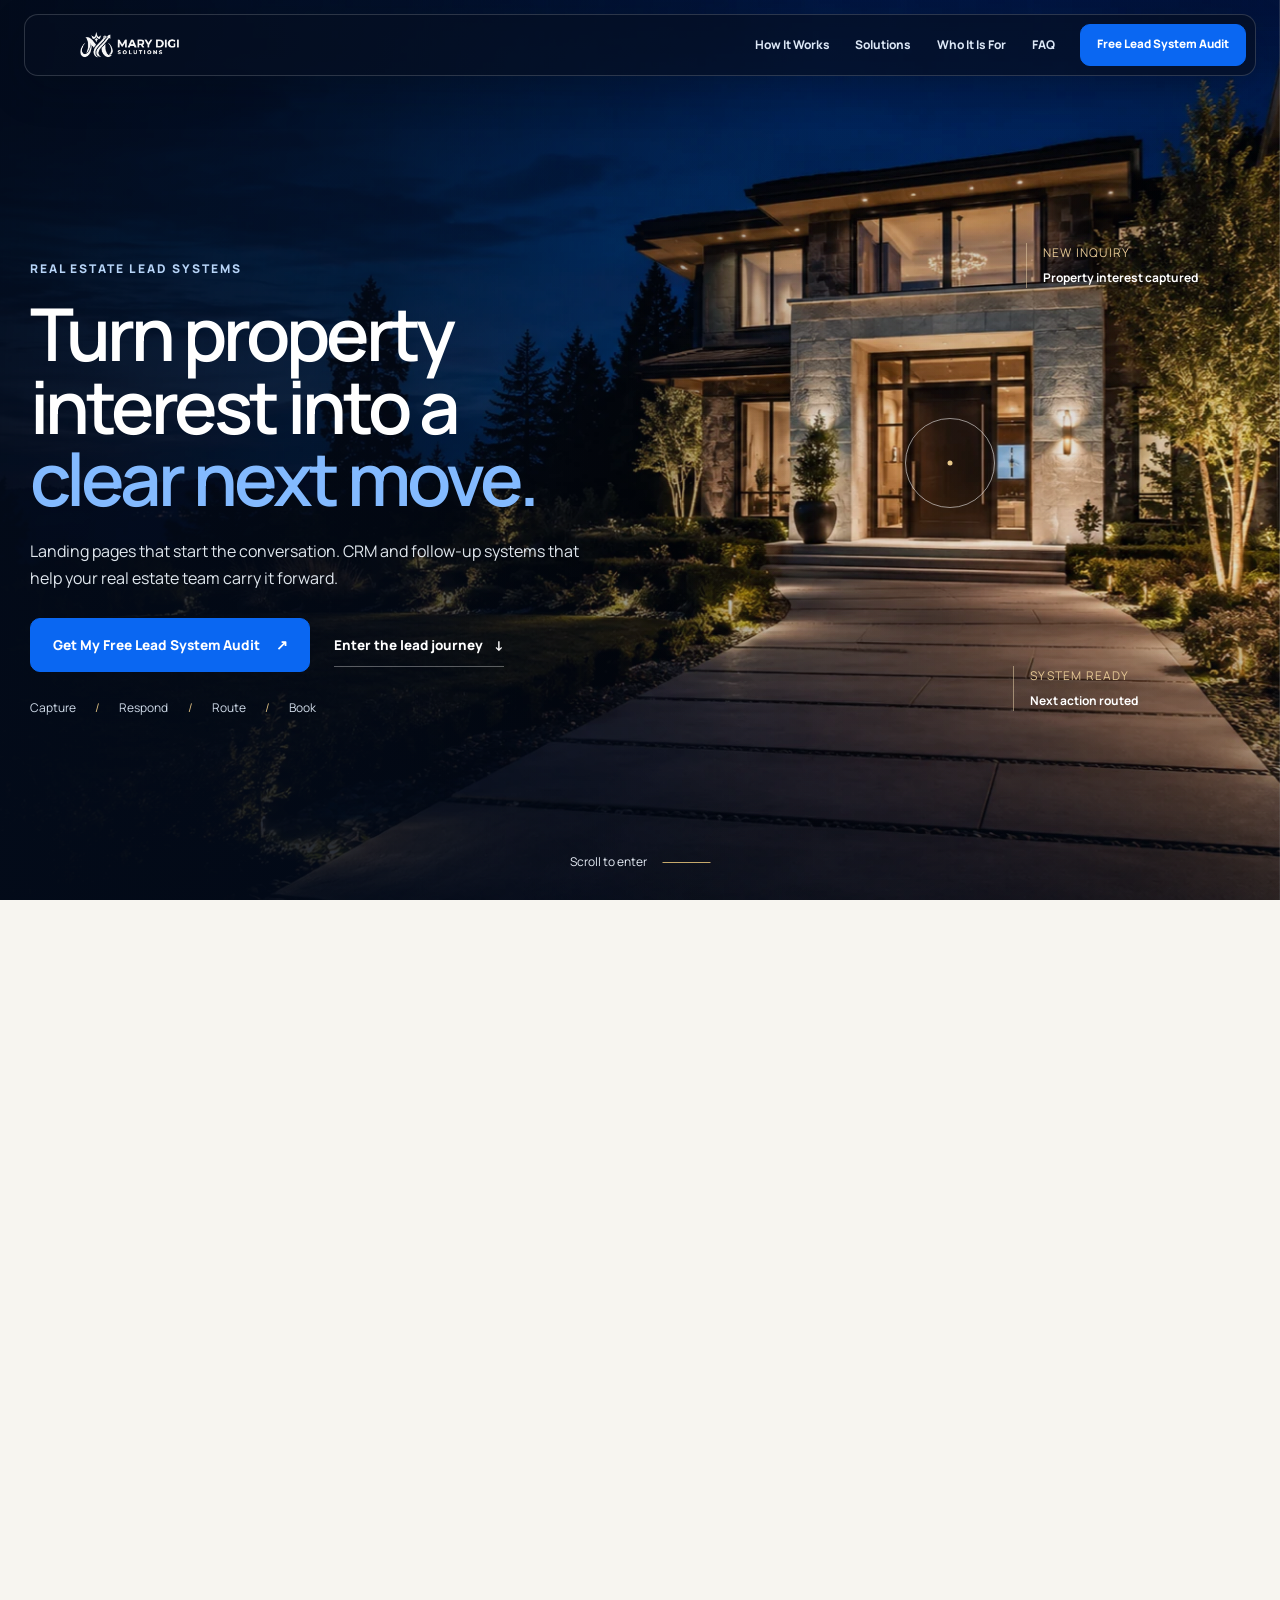
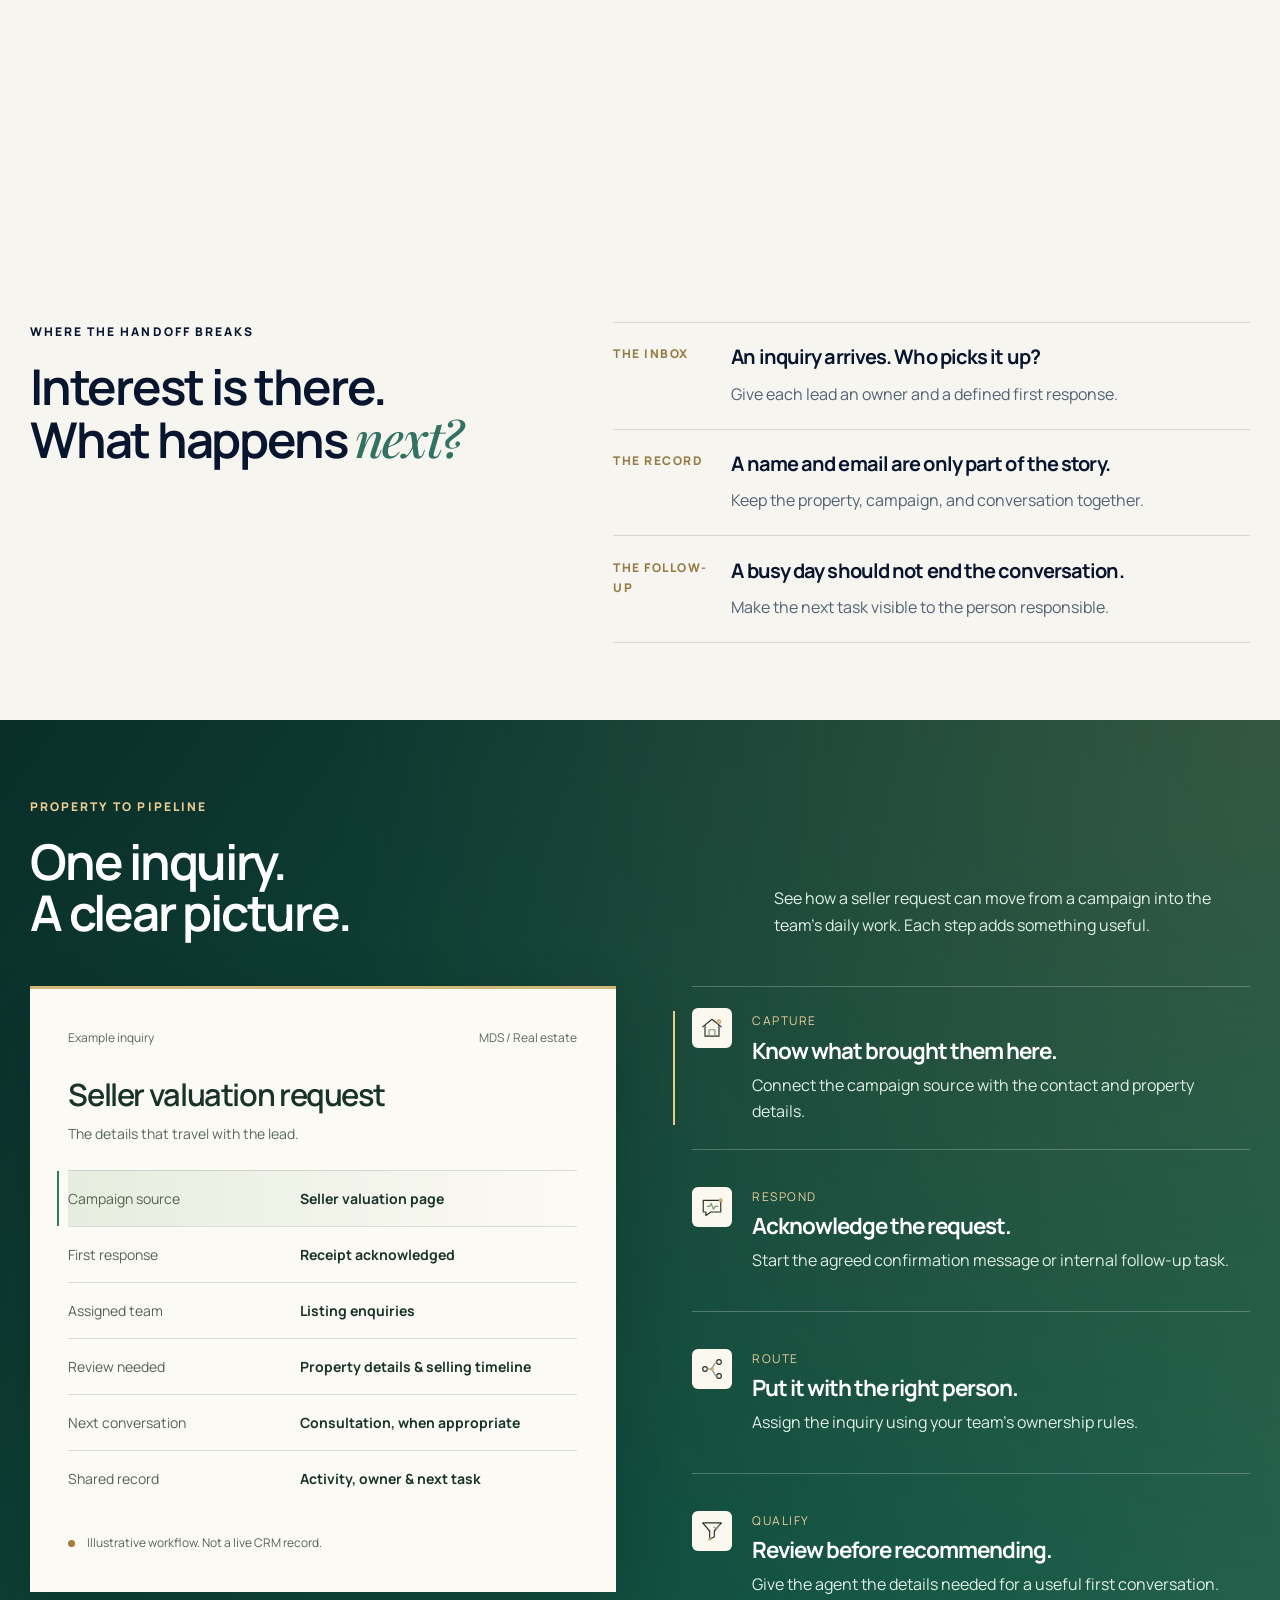
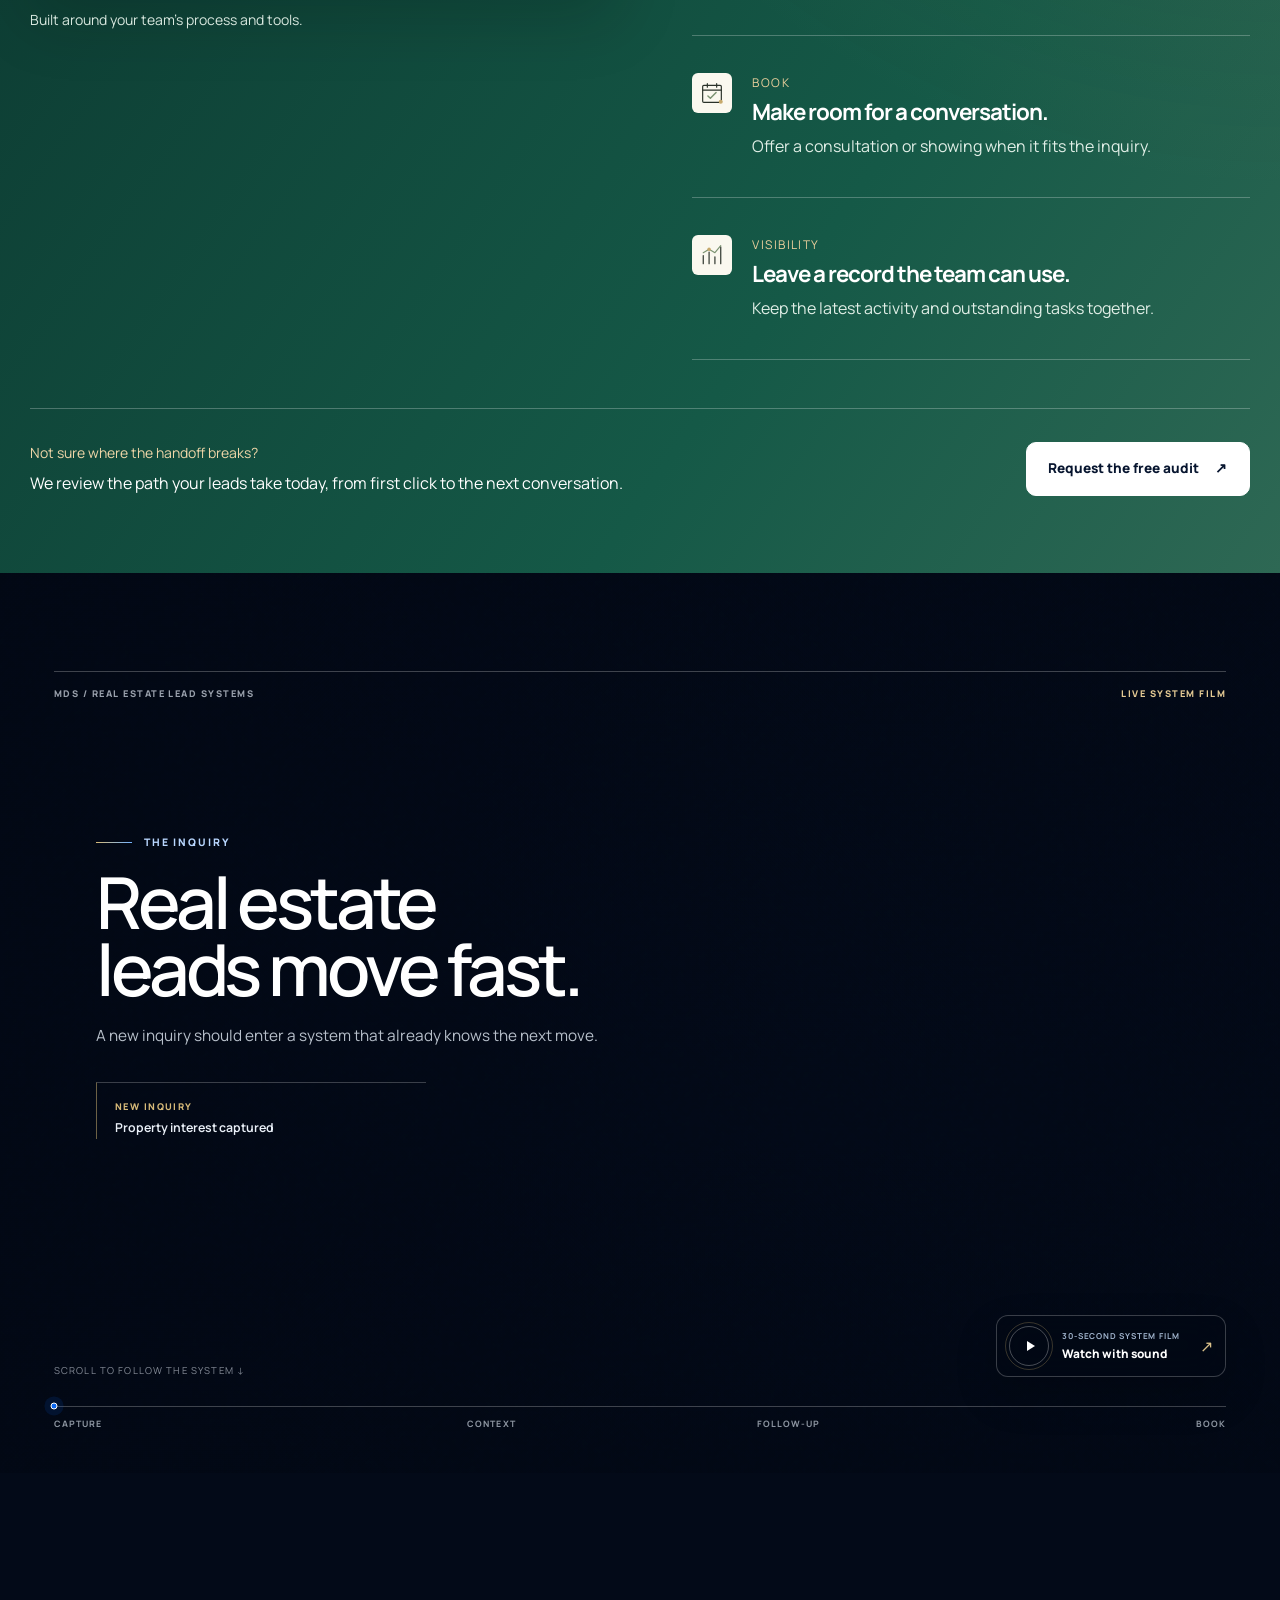
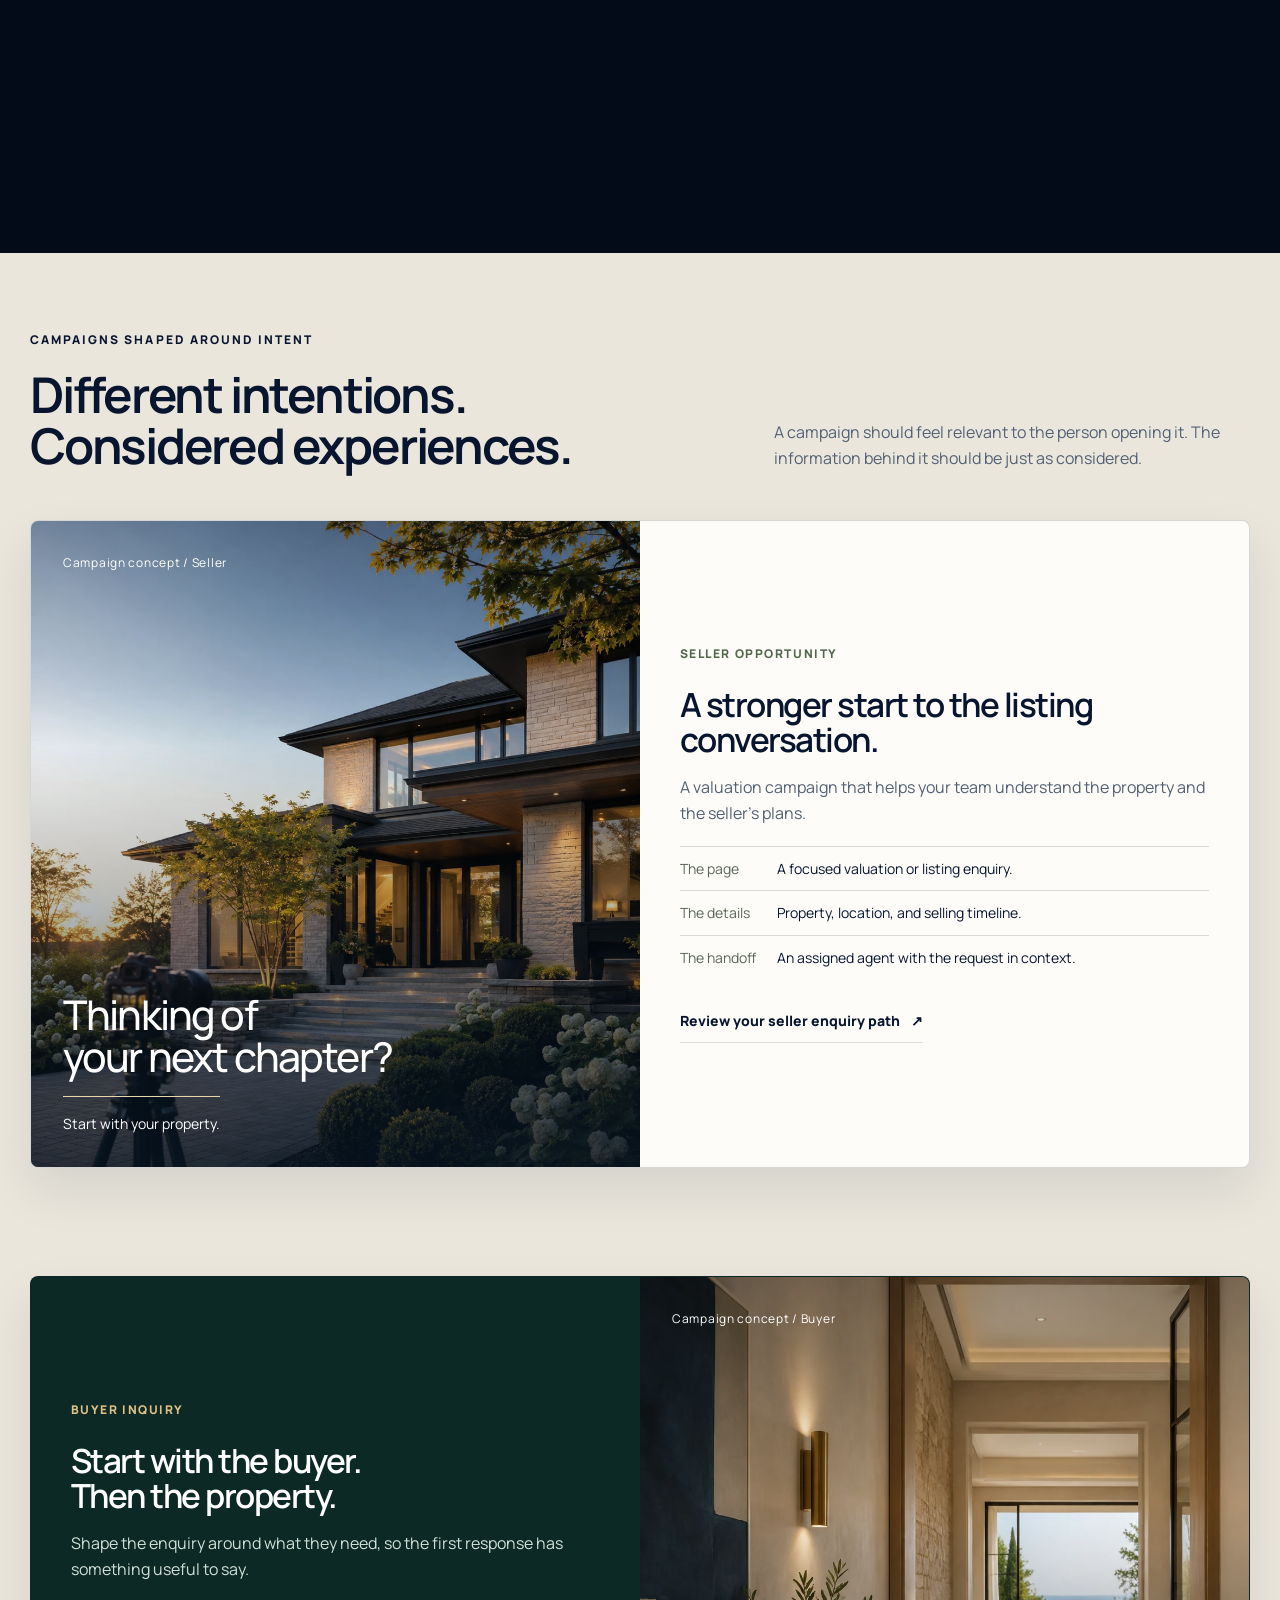
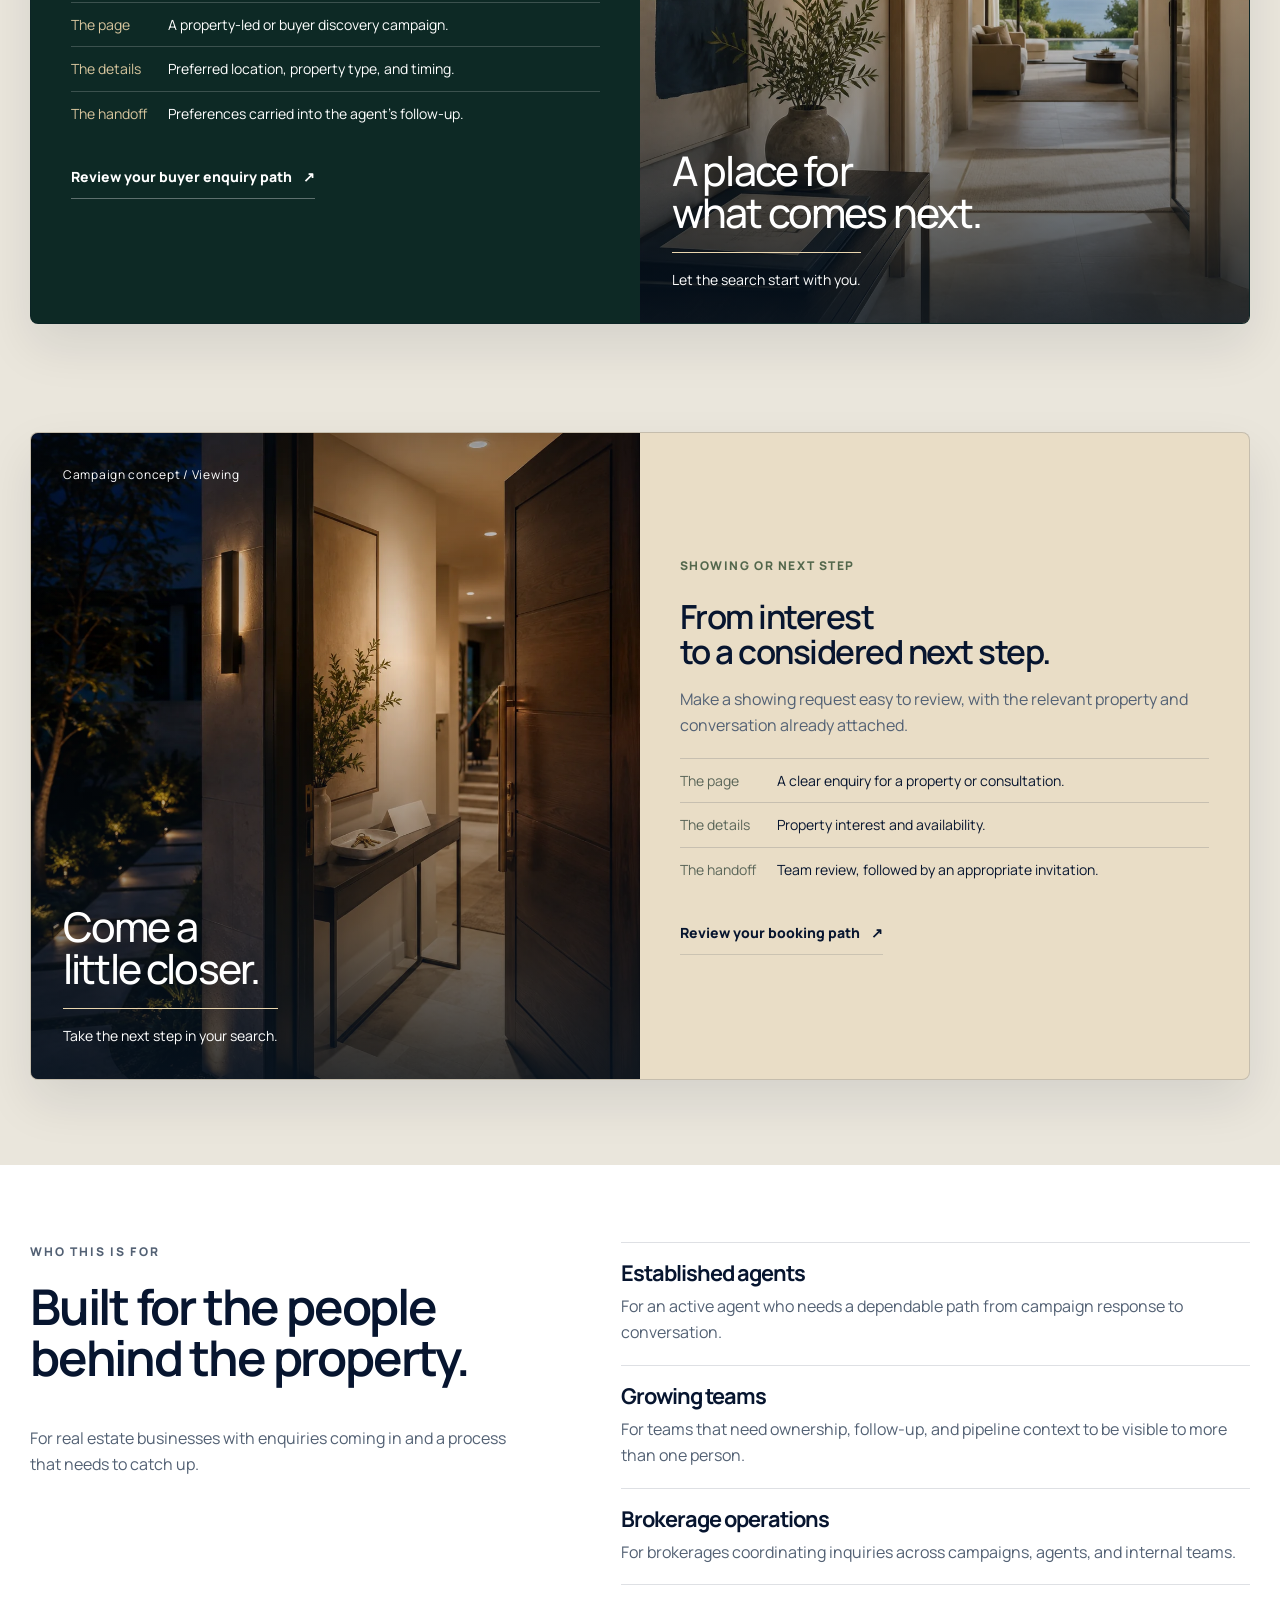
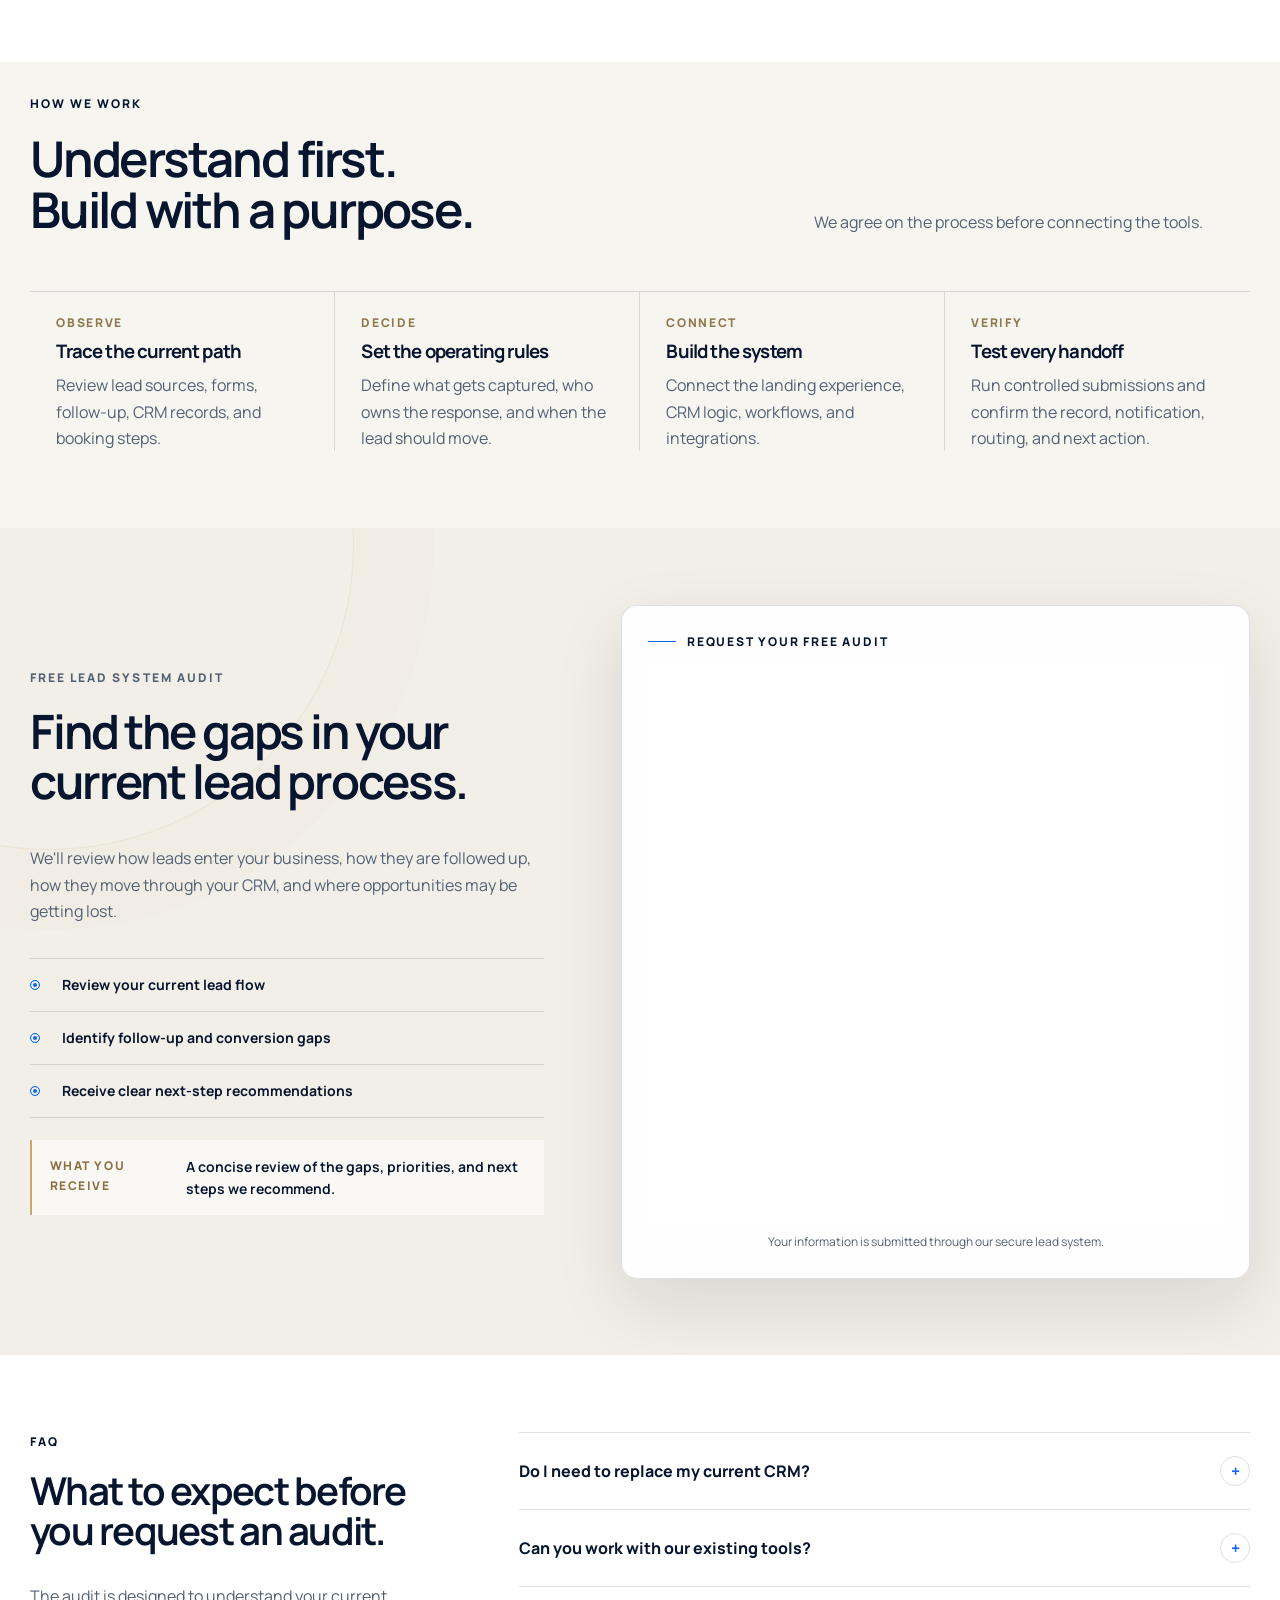
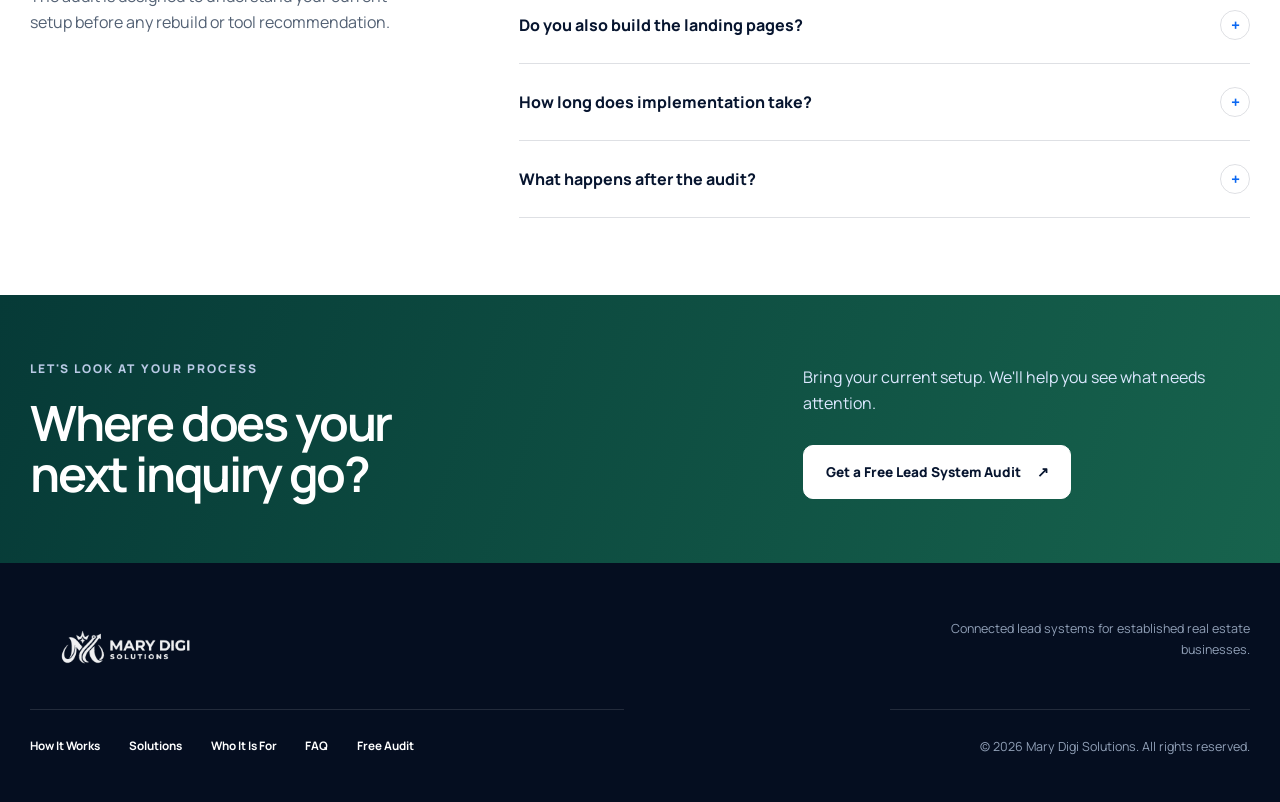
==== commit 93da0046: "Add files via upload" ====
--- a/index.html
+++ b/index.html
@@ -11,8 +11,10 @@
   <link rel="preconnect" href="https://fonts.googleapis.com">
   <link rel="preconnect" href="https://fonts.gstatic.com" crossorigin>
   <link href="https://fonts.googleapis.com/css2?family=Manrope:wght@400;500;600;700;800&family=Playfair+Display:ital,wght@1,500&display=swap" rel="stylesheet">
-  <link rel="stylesheet" href="assets/css/style.css?v=video-demo-1">
+  <link rel="stylesheet" href="assets/css/style.css?v=9.0">
   <script src="assets/js/main.js?v=8.1" defer></script>
+  <link rel="stylesheet" href="assets/css/video-story.css?v=1.0">
+  <script src="assets/js/video-story.js?v=1.0" defer></script>
 </head>
 <body>
   <a class="skip-link" href="#main-content">Skip to main content</a>
@@ -182,63 +184,93 @@
       </div>
     </section>
 
-
-    <section class="demo section" id="demo" aria-labelledby="demo-title">
-      <div class="container demo__shell">
-        <div class="demo__copy reveal reveal--left">
-          <p class="eyebrow eyebrow--dark">See the system in motion</p>
-          <h2 id="demo-title">From first click to a clearer next move.</h2>
-          <p class="demo__lede">A quick look at how Mary Digi Solutions connects lead capture, CRM context, automated follow-up, routing, and appointment booking into one coordinated real estate lead journey.</p>
-
-          <div class="demo__proof" aria-label="What the demo covers">
-            <div>
-              <span>01</span>
-              <p><strong>Capture the context</strong><small>Keep the source, contact, and inquiry details together.</small></p>
-            </div>
-            <div>
-              <span>02</span>
-              <p><strong>Carry the follow-up forward</strong><small>Give the team a visible owner, next action, and cleaner handoff.</small></p>
-            </div>
-            <div>
-              <span>03</span>
-              <p><strong>Make the next step easier</strong><small>Move qualified inquiries toward the right conversation and booking path.</small></p>
-            </div>
-          </div>
-
-          <a class="text-link demo__link" href="#audit">
-            Review my lead system
-            <span aria-hidden="true">↗</span>
-          </a>
-        </div>
-
-        <figure class="demo__stage reveal reveal--right">
-          <div class="demo__frame">
-            <div class="demo__frame-head" aria-hidden="true">
-              <span>MDS / REAL ESTATE</span>
-              <span>30-SECOND SYSTEM OVERVIEW</span>
-            </div>
-            <div class="demo__video">
-              <iframe
-                src="https://www.youtube-nocookie.com/embed/64HUMVre1QM?rel=0&modestbranding=1&playsinline=1"
-                title="Mary Digi Solutions Real Estate Lead System overview"
-                loading="lazy"
-                referrerpolicy="strict-origin-when-cross-origin"
-                allow="accelerometer; autoplay; clipboard-write; encrypted-media; gyroscope; picture-in-picture; web-share"
-                allowfullscreen>
-              </iframe>
-            </div>
-            <div class="demo__frame-foot">
-              <span>Capture</span>
-              <i aria-hidden="true"></i>
-              <span>CRM</span>
-              <i aria-hidden="true"></i>
-              <span>Follow-Up</span>
-              <i aria-hidden="true"></i>
-              <span>Book</span>
-            </div>
-          </div>
-          <figcaption>See how the pieces work together before we review your current setup.</figcaption>
-        </figure>
+    <section class="cinematic-story" id="demo" aria-labelledby="cinematic-story-title" data-cinematic-story data-active-beat="0">
+      <div class="cinematic-story__stage" data-cinematic-stage>
+        <div class="cinematic-story__media" data-cinematic-media>
+          <div class="cinematic-story__poster" aria-hidden="true"></div>
+          <iframe
+            class="cinematic-story__player"
+            data-cinematic-player
+            data-video-id="64HUMVre1QM"
+            title="Mary Digi Solutions Real Estate Lead System overview"
+            loading="lazy"
+            referrerpolicy="strict-origin-when-cross-origin"
+            allow="autoplay; encrypted-media; picture-in-picture"
+            tabindex="-1"></iframe>
+          <div class="cinematic-story__wash" aria-hidden="true"></div>
+          <div class="cinematic-story__grain" aria-hidden="true"></div>
+        </div>
+
+        <div class="cinematic-story__chrome" aria-hidden="true">
+          <span>MDS / REAL ESTATE LEAD SYSTEMS</span>
+          <span data-video-mode-label>LIVE SYSTEM FILM</span>
+        </div>
+
+        <div class="cinematic-story__story" data-cinematic-copy>
+          <article class="cinematic-story__beat cinematic-story__beat--left is-active" data-story-beat="0">
+            <p class="cinematic-story__eyebrow"><span></span> The inquiry</p>
+            <h2 id="cinematic-story-title">Real estate leads move fast.</h2>
+            <p>A new inquiry should enter a system that already knows the next move.</p>
+            <div class="cinematic-story__telemetry" aria-hidden="true">
+              <small>NEW INQUIRY</small><strong>Property interest captured</strong>
+            </div>
+          </article>
+
+          <article class="cinematic-story__beat cinematic-story__beat--right" data-story-beat="1">
+            <p class="cinematic-story__eyebrow"><span></span> The handoff</p>
+            <h2>Every inquiry should know where it goes next.</h2>
+            <p>Source, contact context, and ownership stay together instead of disappearing between tools.</p>
+            <div class="cinematic-story__telemetry" aria-hidden="true">
+              <small>CRM CONTEXT</small><strong>Owner + source attached</strong>
+            </div>
+          </article>
+
+          <article class="cinematic-story__beat cinematic-story__beat--left cinematic-story__beat--lower" data-story-beat="2">
+            <p class="cinematic-story__eyebrow"><span></span> The follow-up</p>
+            <h2>Follow-up becomes a system, not a memory.</h2>
+            <p>Response, qualification, and routing move forward while your team stays focused on the conversation.</p>
+            <div class="cinematic-story__telemetry" aria-hidden="true">
+              <small>AUTOMATION</small><strong>Follow-up triggered</strong>
+            </div>
+          </article>
+
+          <article class="cinematic-story__beat cinematic-story__beat--center" data-story-beat="3">
+            <p class="cinematic-story__eyebrow"><span></span> The next move</p>
+            <h2>Turn property interest into a connected pipeline.</h2>
+            <p>From first click to the right conversation, every step has a clearer next move.</p>
+            <a class="cinematic-story__cta" href="#audit">Get My Free Lead System Audit <span aria-hidden="true">↗</span></a>
+          </article>
+        </div>
+
+        <div class="cinematic-story__signal" aria-hidden="true">
+          <div class="cinematic-story__signal-track"><i data-story-progress></i><b data-story-dot></b></div>
+          <div class="cinematic-story__signal-labels">
+            <span>Capture</span><span>Context</span><span>Follow-Up</span><span>Book</span>
+          </div>
+        </div>
+
+        <button class="cinematic-story__watch" type="button" data-video-watch aria-label="Watch the system film with sound">
+          <span class="cinematic-story__watch-mark" aria-hidden="true"><i></i></span>
+          <span><small>30-second system film</small><strong>Watch with sound</strong></span>
+          <em aria-hidden="true">↗</em>
+        </button>
+
+        <div class="cinematic-story__viewer" data-video-viewer aria-hidden="true">
+          <div class="cinematic-story__viewer-head">
+            <div><small>MDS / REAL ESTATE</small><strong>Connected Lead System</strong></div>
+            <button type="button" data-video-close aria-label="Return to the scroll story">Return to story <span aria-hidden="true">×</span></button>
+          </div>
+          <div class="cinematic-story__controls" data-video-controls>
+            <button type="button" class="cinematic-story__control" data-video-toggle aria-label="Pause video"><span data-video-toggle-icon>Ⅱ</span></button>
+            <span class="cinematic-story__time" data-video-current>0:00</span>
+            <button type="button" class="cinematic-story__scrub" data-video-scrub aria-label="Seek through video"><i data-video-buffer></i><b data-video-played></b><span data-video-handle></span></button>
+            <span class="cinematic-story__time" data-video-duration>0:30</span>
+            <button type="button" class="cinematic-story__control cinematic-story__sound" data-video-mute aria-label="Mute video"><span data-video-sound-icon>Sound on</span></button>
+          </div>
+        </div>
+
+        <p class="cinematic-story__hint" data-story-hint>Scroll to follow the system <span aria-hidden="true">↓</span></p>
+        <span class="sr-only" aria-live="polite" data-video-status></span>
       </div>
     </section>
 
--- a/assets/css/style.css
+++ b/assets/css/style.css
@@ -933,4 +933,4 @@
 .mds-booking-modal:not(.is-open),
 .mds-booking-modal[aria-hidden="true"] {
   pointer-events: none !important;
-}\n\n/* ========================================================================\n   REAL ESTATE VIDEO DEMO — 2026-09-15\n   Editorial product-demo section placed between System and Solutions.\n   ======================================================================== */\n.demo{\n  position:relative;\n  overflow:hidden;\n  background:\n    radial-gradient(circle at 8% 16%,rgba(198,169,107,.10),transparent 24rem),\n    radial-gradient(circle at 92% 90%,rgba(10,103,242,.07),transparent 30rem),\n    linear-gradient(180deg,#f7f5f0 0%,#f1ede5 100%);\n}\n.demo::before{\n  content:"";\n  position:absolute;\n  top:0;left:50%;\n  width:1px;height:72px;\n  background:linear-gradient(180deg,var(--gold),rgba(198,169,107,0));\n}\n.demo__shell{\n  position:relative;\n  z-index:1;\n  display:grid;\n  grid-template-columns:minmax(320px,.78fr) minmax(520px,1.22fr);\n  gap:clamp(3.2rem,6.5vw,7rem);\n  align-items:center;\n}\n.demo__copy{max-width:520px}\n.demo__copy h2{\n  max-width:500px;\n  margin-bottom:1.3rem;\n  font-size:clamp(2.65rem,4vw,4.25rem);\n}\n.demo__lede{\n  max-width:510px;\n  margin-bottom:2rem;\n  color:var(--muted);\n  font-size:.97rem;\n  line-height:1.8;\n}\n.demo__proof{\n  border-top:1px solid var(--line);\n}\n.demo__proof>div{\n  display:grid;\n  grid-template-columns:38px 1fr;\n  gap:1rem;\n  padding:1rem 0;\n  border-bottom:1px solid var(--line);\n}\n.demo__proof>div>span{\n  display:grid;\n  place-items:center;\n  width:30px;height:30px;\n  margin-top:.1rem;\n  border:1px solid rgba(10,103,242,.34);\n  border-radius:50%;\n  color:var(--blue);\n  font-size:.6rem;\n  font-weight:800;\n  letter-spacing:.06em;\n}\n.demo__proof p{margin:0}\n.demo__proof strong{\n  display:block;\n  margin-bottom:.18rem;\n  color:var(--ink);\n  font-size:.85rem;\n  font-weight:800;\n}\n.demo__proof small{\n  display:block;\n  color:var(--muted);\n  font-size:.76rem;\n  line-height:1.6;\n}\n.demo__link{margin-top:1.2rem}\n.demo__stage{\n  position:relative;\n  margin:0;\n}\n.demo__stage::before{\n  content:"";\n  position:absolute;\n  z-index:-1;\n  right:-82px;bottom:-84px;\n  width:250px;height:250px;\n  border:1px solid rgba(198,169,107,.24);\n  border-radius:50%;\n  box-shadow:0 0 0 46px rgba(198,169,107,.035),0 0 0 92px rgba(10,103,242,.02);\n}\n.demo__frame{\n  overflow:hidden;\n  border:1px solid rgba(255,255,255,.12);\n  border-radius:18px;\n  background:#06142d;\n  box-shadow:0 34px 86px rgba(7,21,47,.22);\n}\n.demo__frame-head{\n  display:flex;\n  align-items:center;\n  justify-content:space-between;\n  gap:1rem;\n  min-height:52px;\n  padding:0 20px;\n  border-bottom:1px solid rgba(255,255,255,.1);\n  color:#dce7f5;\n  font-size:.58rem;\n  font-weight:800;\n  letter-spacing:.13em;\n}\n.demo__frame-head span:last-child{color:#e0c48e}\n.demo__video{\n  position:relative;\n  width:100%;\n  aspect-ratio:16/9;\n  background:#020915;\n}\n.demo__video::after{\n  content:"";\n  position:absolute;\n  inset:0;\n  pointer-events:none;\n  box-shadow:inset 0 0 0 1px rgba(255,255,255,.035);\n}\n.demo__video iframe{\n  position:absolute;\n  inset:0;\n  width:100%;\n  height:100%;\n  border:0;\n}\n.demo__frame-foot{\n  display:flex;\n  align-items:center;\n  gap:.7rem;\n  min-height:48px;\n  padding:0 20px;\n  color:#b9c8dd;\n  font-size:.58rem;\n  font-weight:750;\n  letter-spacing:.08em;\n  text-transform:uppercase;\n}\n.demo__frame-foot i{\n  width:18px;height:1px;\n  background:linear-gradient(90deg,var(--gold),rgba(198,169,107,.16));\n}\n.demo__stage figcaption{\n  margin:.85rem 0 0;\n  color:var(--muted);\n  font-size:.7rem;\n  text-align:right;\n}\n@media(max-width:980px){\n  .demo__shell{grid-template-columns:1fr;gap:2.8rem}\n  .demo__copy{max-width:680px}\n  .demo__copy h2{max-width:680px}\n  .demo__lede{max-width:650px}\n  .demo__stage{width:100%}\n}\n@media(max-width:620px){\n  .demo__copy h2{font-size:clamp(2.35rem,12vw,3.25rem)}\n  .demo__frame{border-radius:12px}\n  .demo__frame-head{min-height:46px;padding:0 14px;font-size:.51rem}\n  .demo__frame-head span:last-child{display:none}\n  .demo__frame-foot{min-height:44px;padding:0 14px;gap:.5rem;font-size:.52rem}\n  .demo__frame-foot i{width:10px}\n  .demo__stage figcaption{text-align:left}\n}\n
+}
--- a/assets/css/video-story.css
+++ b/assets/css/video-story.css
@@ -0,0 +1,456 @@
+/* ========================================================================
+   MDS CINEMATIC VIDEO STORY
+   Purpose-built for the Real Estate Lead Systems landing page.
+   ======================================================================== */
+
+.cinematic-story{
+  --story-progress:0;
+  --story-blue:#73b2ff;
+  --story-gold:#d6b976;
+  --story-ink:#07152f;
+  position:relative;
+  height:320svh;
+  background:#030a18;
+  color:#fff;
+  isolation:isolate;
+}
+.cinematic-story__stage{
+  position:sticky;
+  z-index:2;
+  top:0;
+  height:100svh;
+  min-height:640px;
+  overflow:hidden;
+  background:#030a18;
+}
+.cinematic-story__media,
+.cinematic-story__poster,
+.cinematic-story__player,
+.cinematic-story__wash,
+.cinematic-story__grain{
+  position:absolute;
+  inset:0;
+}
+.cinematic-story__media{
+  z-index:0;
+  overflow:hidden;
+  background:#030a18;
+  transition:inset .8s cubic-bezier(.22,1,.36,1),width .8s cubic-bezier(.22,1,.36,1),height .8s cubic-bezier(.22,1,.36,1),border-radius .8s cubic-bezier(.22,1,.36,1),box-shadow .8s ease,transform .8s cubic-bezier(.22,1,.36,1);
+}
+.cinematic-story__poster{
+  background:
+    linear-gradient(90deg,rgba(3,10,24,.88),rgba(3,10,24,.28) 55%,rgba(3,10,24,.46)),
+    url("https://i.ytimg.com/vi/64HUMVre1QM/maxresdefault.jpg") center/cover no-repeat;
+  transform:scale(1.02);
+}
+.cinematic-story__player{
+  z-index:1;
+  top:50%;left:50%;right:auto;bottom:auto;
+  width:100vw;
+  height:56.25vw;
+  min-width:177.78vh;
+  min-height:100vh;
+  border:0;
+  transform:translate(-50%,-50%) scale(1.035);
+  pointer-events:none;
+  opacity:0;
+  transition:opacity .8s ease,transform 1.1s cubic-bezier(.22,1,.36,1);
+}
+.cinematic-story.is-video-ready .cinematic-story__player{opacity:1}
+.cinematic-story.is-video-ready .cinematic-story__poster{opacity:0;transition:opacity 1s ease}
+.cinematic-story__wash{
+  z-index:2;
+  background:
+    linear-gradient(90deg,rgba(2,8,20,.87) 0%,rgba(2,8,20,.54) 33%,rgba(2,8,20,.12) 63%,rgba(2,8,20,.42) 100%),
+    linear-gradient(0deg,rgba(2,8,20,.78) 0%,transparent 38%,rgba(2,8,20,.22) 76%,rgba(2,8,20,.48) 100%);
+  transition:background .8s ease,opacity .65s ease;
+}
+.cinematic-story[data-active-beat="1"] .cinematic-story__wash{
+  background:
+    linear-gradient(270deg,rgba(2,8,20,.88) 0%,rgba(2,8,20,.5) 36%,rgba(2,8,20,.1) 65%,rgba(2,8,20,.38) 100%),
+    linear-gradient(0deg,rgba(2,8,20,.78),transparent 43%,rgba(2,8,20,.28));
+}
+.cinematic-story[data-active-beat="2"] .cinematic-story__wash{
+  background:
+    linear-gradient(90deg,rgba(2,8,20,.9),rgba(2,8,20,.46) 42%,rgba(2,8,20,.12) 72%),
+    linear-gradient(0deg,rgba(2,8,20,.84),transparent 48%,rgba(2,8,20,.27));
+}
+.cinematic-story[data-active-beat="3"] .cinematic-story__wash{
+  background:linear-gradient(0deg,rgba(2,8,20,.83),rgba(2,8,20,.34) 58%,rgba(2,8,20,.52));
+}
+.cinematic-story__grain{
+  z-index:3;
+  pointer-events:none;
+  opacity:.07;
+  mix-blend-mode:soft-light;
+  background-image:url("data:image/svg+xml,%3Csvg viewBox='0 0 180 180' xmlns='http://www.w3.org/2000/svg'%3E%3Cfilter id='n'%3E%3CfeTurbulence type='fractalNoise' baseFrequency='.72' numOctaves='3' stitchTiles='stitchTiles'/%3E%3C/filter%3E%3Crect width='100%25' height='100%25' filter='url(%23n)' opacity='.72'/%3E%3C/svg%3E");
+}
+
+.cinematic-story__chrome{
+  position:absolute;
+  z-index:8;
+  top:98px;
+  right:clamp(24px,4.2vw,72px);
+  left:clamp(24px,4.2vw,72px);
+  display:flex;
+  align-items:center;
+  justify-content:space-between;
+  padding-top:14px;
+  border-top:1px solid rgba(255,255,255,.24);
+  color:rgba(232,240,250,.66);
+  font-size:.58rem;
+  font-weight:800;
+  letter-spacing:.16em;
+  text-transform:uppercase;
+  transition:opacity .45s ease;
+}
+.cinematic-story__chrome span:last-child{color:#e4ca94}
+
+.cinematic-story__story{
+  position:absolute;
+  z-index:7;
+  inset:0;
+  transition:opacity .5s ease,transform .6s cubic-bezier(.22,1,.36,1);
+}
+.cinematic-story__beat{
+  position:absolute;
+  width:min(650px,46vw);
+  opacity:0;
+  visibility:hidden;
+  transform:translateY(36px);
+  transition:opacity .62s ease,transform .78s cubic-bezier(.22,1,.36,1),visibility .62s;
+}
+.cinematic-story__beat.is-active{
+  opacity:1;
+  visibility:visible;
+  transform:none;
+}
+.cinematic-story__beat--left{left:clamp(24px,7.5vw,132px);top:29%}
+.cinematic-story__beat--right{right:clamp(24px,7vw,122px);top:31%;text-align:right}
+.cinematic-story__beat--right .cinematic-story__eyebrow{justify-content:flex-end}
+.cinematic-story__beat--right .cinematic-story__telemetry{margin-left:auto;text-align:left}
+.cinematic-story__beat--lower{top:43%}
+.cinematic-story__beat--center{
+  top:28%;left:50%;
+  width:min(880px,72vw);
+  transform:translate(-50%,36px);
+  text-align:center;
+}
+.cinematic-story__beat--center.is-active{transform:translate(-50%,0)}
+.cinematic-story__eyebrow{
+  display:flex;
+  align-items:center;
+  gap:12px;
+  margin:0 0 1.1rem;
+  color:#b9d7ff;
+  font-size:.65rem;
+  font-weight:800;
+  letter-spacing:.18em;
+  text-transform:uppercase;
+}
+.cinematic-story__eyebrow span{width:36px;height:1px;background:linear-gradient(90deg,var(--story-gold),var(--story-blue))}
+.cinematic-story__beat h2{
+  max-width:780px;
+  margin:0 0 1.2rem;
+  color:#fff;
+  font-size:clamp(3rem,5.6vw,6.8rem);
+  font-weight:560;
+  line-height:.94;
+  letter-spacing:-.058em;
+  text-wrap:balance;
+}
+.cinematic-story__beat--right h2{margin-left:auto}
+.cinematic-story__beat--center h2{margin-inline:auto}
+.cinematic-story__beat>p:not(.cinematic-story__eyebrow){
+  max-width:540px;
+  margin:0;
+  color:rgba(229,237,247,.8);
+  font-size:clamp(.95rem,1.2vw,1.12rem);
+  line-height:1.75;
+}
+.cinematic-story__beat--right>p:not(.cinematic-story__eyebrow){margin-left:auto}
+.cinematic-story__beat--center>p:not(.cinematic-story__eyebrow){margin-inline:auto}
+.cinematic-story__telemetry{
+  width:min(330px,100%);
+  margin-top:2rem;
+  padding:1rem 0 0 1.1rem;
+  border-top:1px solid rgba(255,255,255,.22);
+  border-left:1px solid rgba(214,185,118,.5);
+}
+.cinematic-story__telemetry small,
+.cinematic-story__telemetry strong{display:block}
+.cinematic-story__telemetry small{margin-bottom:.25rem;color:#d7ba79;font-size:.58rem;font-weight:800;letter-spacing:.16em}
+.cinematic-story__telemetry strong{color:#e9eff7;font-size:.77rem;font-weight:650}
+.cinematic-story__cta{
+  display:inline-flex;
+  align-items:center;
+  gap:1rem;
+  margin-top:2rem;
+  padding:.95rem 1.2rem;
+  border:1px solid rgba(255,255,255,.38);
+  border-radius:9px;
+  background:rgba(255,255,255,.06);
+  color:#fff;
+  font-size:.78rem;
+  font-weight:800;
+  backdrop-filter:blur(10px);
+  transition:background .25s ease,border-color .25s ease,transform .25s ease;
+}
+.cinematic-story__cta:hover{background:#fff;color:#07152f;border-color:#fff;transform:translateY(-2px)}
+
+.cinematic-story__signal{
+  position:absolute;
+  z-index:8;
+  right:clamp(24px,4.2vw,72px);
+  bottom:42px;
+  left:clamp(24px,4.2vw,72px);
+  transition:opacity .45s ease,transform .45s ease;
+}
+.cinematic-story__signal-track{
+  position:relative;
+  height:1px;
+  background:rgba(255,255,255,.24);
+}
+.cinematic-story__signal-track i{
+  position:absolute;
+  top:0;left:0;
+  width:calc(var(--story-progress) * 100%);
+  height:1px;
+  background:linear-gradient(90deg,var(--story-gold),#8ebeff 58%,#fff);
+  box-shadow:0 0 18px rgba(115,178,255,.36);
+}
+.cinematic-story__signal-track b{
+  position:absolute;
+  top:50%;left:calc(var(--story-progress) * 100%);
+  width:7px;height:7px;
+  border:1px solid #fff;
+  border-radius:50%;
+  background:#0a67f2;
+  box-shadow:0 0 0 6px rgba(10,103,242,.12);
+  transform:translate(-50%,-50%);
+}
+.cinematic-story__signal-labels{
+  display:grid;
+  grid-template-columns:repeat(4,1fr);
+  gap:1rem;
+  margin-top:10px;
+  color:rgba(225,234,246,.62);
+  font-size:.55rem;
+  font-weight:750;
+  letter-spacing:.12em;
+  text-transform:uppercase;
+}
+.cinematic-story__signal-labels span:nth-child(2),.cinematic-story__signal-labels span:nth-child(3){text-align:center}
+.cinematic-story__signal-labels span:last-child{text-align:right}
+
+.cinematic-story__watch{
+  position:absolute;
+  z-index:9;
+  right:clamp(24px,4.2vw,72px);
+  bottom:96px;
+  display:grid;
+  grid-template-columns:40px 1fr auto;
+  gap:13px;
+  align-items:center;
+  min-width:230px;
+  padding:10px 12px;
+  border:1px solid rgba(255,255,255,.22);
+  border-radius:12px;
+  background:rgba(2,8,20,.52);
+  color:#fff;
+  text-align:left;
+  box-shadow:0 18px 42px rgba(0,0,0,.18);
+  backdrop-filter:blur(16px);
+  cursor:pointer;
+  transition:background .3s ease,border-color .3s ease,transform .3s ease,opacity .45s ease;
+}
+.cinematic-story__watch:hover{background:rgba(7,21,47,.82);border-color:rgba(115,178,255,.54);transform:translateY(-3px)}
+.cinematic-story__watch-mark{position:relative;display:grid;place-items:center;width:40px;height:40px;border:1px solid rgba(255,255,255,.28);border-radius:50%}
+.cinematic-story__watch-mark::before{content:"";width:0;height:0;margin-left:3px;border-top:5px solid transparent;border-bottom:5px solid transparent;border-left:8px solid #fff}
+.cinematic-story__watch-mark i{position:absolute;inset:-5px;border:1px solid rgba(214,185,118,.26);border-radius:50%;animation:cinematic-pulse 2.6s ease-out infinite}
+@keyframes cinematic-pulse{0%{opacity:.72;transform:scale(.84)}75%,100%{opacity:0;transform:scale(1.32)}}
+.cinematic-story__watch small,.cinematic-story__watch strong{display:block}
+.cinematic-story__watch small{margin-bottom:2px;color:#9fb3cc;font-size:.51rem;font-weight:700;letter-spacing:.1em;text-transform:uppercase}
+.cinematic-story__watch strong{font-size:.74rem;font-weight:800}
+.cinematic-story__watch em{color:#d9c08a;font-style:normal}
+.cinematic-story__hint{position:absolute;z-index:8;bottom:94px;left:clamp(24px,4.2vw,72px);margin:0;color:rgba(227,235,245,.58);font-size:.6rem;letter-spacing:.12em;text-transform:uppercase;transition:opacity .4s ease}
+
+/* Full film mode */
+.cinematic-story__viewer{
+  position:absolute;
+  z-index:12;
+  inset:0;
+  pointer-events:none;
+  opacity:0;
+  visibility:hidden;
+  transition:opacity .5s ease,visibility .5s;
+}
+.cinematic-story.is-watch-mode .cinematic-story__stage{
+  position:fixed;
+  z-index:800;
+  inset:0;
+  top:0;
+  width:100%;
+  height:100svh;
+  min-height:0;
+  background:#020711;
+}
+.cinematic-story.is-watch-mode .cinematic-story__media{
+  top:50%;right:auto;bottom:auto;left:50%;
+  width:min(1320px,calc(100vw - 96px));
+  height:auto;
+  aspect-ratio:16/9;
+  border:1px solid rgba(255,255,255,.13);
+  border-radius:18px;
+  box-shadow:0 44px 120px rgba(0,0,0,.54);
+  transform:translate(-50%,-50%);
+}
+.cinematic-story.is-watch-mode .cinematic-story__player{
+  top:0;left:0;
+  width:100%;height:100%;
+  min-width:0;min-height:0;
+  transform:none;
+}
+.cinematic-story.is-watch-mode .cinematic-story__wash{opacity:0}
+.cinematic-story.is-watch-mode .cinematic-story__grain{opacity:.025}
+.cinematic-story.is-watch-mode .cinematic-story__story,
+.cinematic-story.is-watch-mode .cinematic-story__signal,
+.cinematic-story.is-watch-mode .cinematic-story__watch,
+.cinematic-story.is-watch-mode .cinematic-story__hint,
+.cinematic-story.is-watch-mode .cinematic-story__chrome{opacity:0;pointer-events:none;transform:translateY(12px)}
+.cinematic-story.is-watch-mode .cinematic-story__viewer{opacity:1;visibility:visible;pointer-events:auto}
+.cinematic-story__viewer-head{
+  position:absolute;
+  top:32px;
+  right:clamp(24px,4vw,64px);
+  left:clamp(24px,4vw,64px);
+  display:flex;
+  align-items:center;
+  justify-content:space-between;
+  color:#fff;
+}
+.cinematic-story__viewer-head small,.cinematic-story__viewer-head strong{display:block}
+.cinematic-story__viewer-head small{margin-bottom:4px;color:#8fbfff;font-size:.55rem;font-weight:800;letter-spacing:.16em}
+.cinematic-story__viewer-head strong{font-size:.78rem;font-weight:650}
+.cinematic-story__viewer-head button{
+  padding:.65rem .85rem;
+  border:1px solid rgba(255,255,255,.2);
+  border-radius:9px;
+  background:rgba(255,255,255,.05);
+  color:#fff;
+  font:inherit;
+  font-size:.66rem;
+  font-weight:750;
+  cursor:pointer;
+  backdrop-filter:blur(12px);
+}
+.cinematic-story__viewer-head button span{margin-left:.5rem;font-size:1rem}
+.cinematic-story__controls{
+  position:absolute;
+  right:clamp(48px,8vw,150px);
+  bottom:30px;
+  left:clamp(48px,8vw,150px);
+  display:grid;
+  grid-template-columns:auto auto 1fr auto auto;
+  gap:14px;
+  align-items:center;
+  color:#fff;
+}
+.cinematic-story__control{
+  min-width:44px;
+  height:40px;
+  padding:0 12px;
+  border:1px solid rgba(255,255,255,.2);
+  border-radius:9px;
+  background:rgba(255,255,255,.06);
+  color:#fff;
+  font:inherit;
+  font-size:.65rem;
+  cursor:pointer;
+}
+.cinematic-story__sound{min-width:84px}
+.cinematic-story__time{color:#9dabc0;font-size:.62rem;font-variant-numeric:tabular-nums}
+.cinematic-story__scrub{
+  position:relative;
+  height:24px;
+  padding:0;
+  border:0;
+  background:transparent;
+  cursor:pointer;
+}
+.cinematic-story__scrub::before,
+.cinematic-story__scrub i,
+.cinematic-story__scrub b{
+  content:"";
+  position:absolute;
+  top:50%;left:0;
+  height:2px;
+  border-radius:2px;
+  transform:translateY(-50%);
+}
+.cinematic-story__scrub::before{right:0;background:rgba(255,255,255,.2)}
+.cinematic-story__scrub i{width:var(--video-buffer,0%);background:rgba(255,255,255,.3)}
+.cinematic-story__scrub b{width:var(--video-played,0%);background:linear-gradient(90deg,#d6b976,#75b4ff)}
+.cinematic-story__scrub span{
+  position:absolute;
+  top:50%;left:var(--video-played,0%);
+  width:9px;height:9px;
+  border-radius:50%;
+  background:#fff;
+  box-shadow:0 0 0 5px rgba(117,180,255,.12);
+  transform:translate(-50%,-50%);
+}
+body.cinematic-watch-open{overflow:hidden}
+
+@media(max-width:900px){
+  .cinematic-story{height:300svh}
+  .cinematic-story__chrome{top:84px}
+  .cinematic-story__beat{width:min(620px,72vw)}
+  .cinematic-story__beat h2{font-size:clamp(2.8rem,8vw,5.5rem)}
+  .cinematic-story__beat--left{left:32px}
+  .cinematic-story__beat--right{right:32px}
+  .cinematic-story.is-watch-mode .cinematic-story__media{width:calc(100vw - 40px)}
+}
+@media(max-width:620px){
+  .cinematic-story{height:270svh}
+  .cinematic-story__stage{min-height:580px}
+  .cinematic-story__chrome{top:76px;right:18px;left:18px;font-size:.48rem}
+  .cinematic-story__chrome span:last-child{display:none}
+  .cinematic-story__beat,
+  .cinematic-story__beat--center{
+    top:24%;right:22px;left:22px;
+    width:auto;
+    text-align:left;
+    transform:translateY(28px);
+  }
+  .cinematic-story__beat--center.is-active{transform:none}
+  .cinematic-story__beat--right .cinematic-story__eyebrow{justify-content:flex-start}
+  .cinematic-story__beat--right h2,
+  .cinematic-story__beat--right>p:not(.cinematic-story__eyebrow),
+  .cinematic-story__beat--center h2,
+  .cinematic-story__beat--center>p:not(.cinematic-story__eyebrow){margin-left:0;margin-right:0}
+  .cinematic-story__beat h2{font-size:clamp(2.65rem,12.5vw,4.45rem);line-height:.96}
+  .cinematic-story__beat>p:not(.cinematic-story__eyebrow){max-width:92%;font-size:.92rem}
+  .cinematic-story__telemetry{margin-top:1.3rem}
+  .cinematic-story__signal{right:18px;bottom:24px;left:18px}
+  .cinematic-story__watch{right:18px;bottom:82px;min-width:210px}
+  .cinematic-story__hint{display:none}
+  .cinematic-story__signal-labels{font-size:.47rem;letter-spacing:.08em}
+  .cinematic-story.is-watch-mode .cinematic-story__media{width:calc(100vw - 24px);border-radius:11px}
+  .cinematic-story__viewer-head{top:18px;right:16px;left:16px}
+  .cinematic-story__viewer-head>div{display:none}
+  .cinematic-story__viewer-head{justify-content:flex-end}
+  .cinematic-story__controls{right:16px;bottom:18px;left:16px;grid-template-columns:auto 1fr auto}
+  .cinematic-story__time{display:none}
+  .cinematic-story__sound{min-width:76px}
+}
+@media(prefers-reduced-motion:reduce){
+  .cinematic-story{height:100svh}
+  .cinematic-story__player{display:none}
+  .cinematic-story__poster{opacity:1!important}
+  .cinematic-story__beat{display:none}
+  .cinematic-story__beat[data-story-beat="3"]{display:block;opacity:1;visibility:visible;transform:translate(-50%,0)}
+  .cinematic-story__watch-mark i{animation:none}
+  .cinematic-story__signal{display:none}
+  .cinematic-story__hint{display:none}
+}
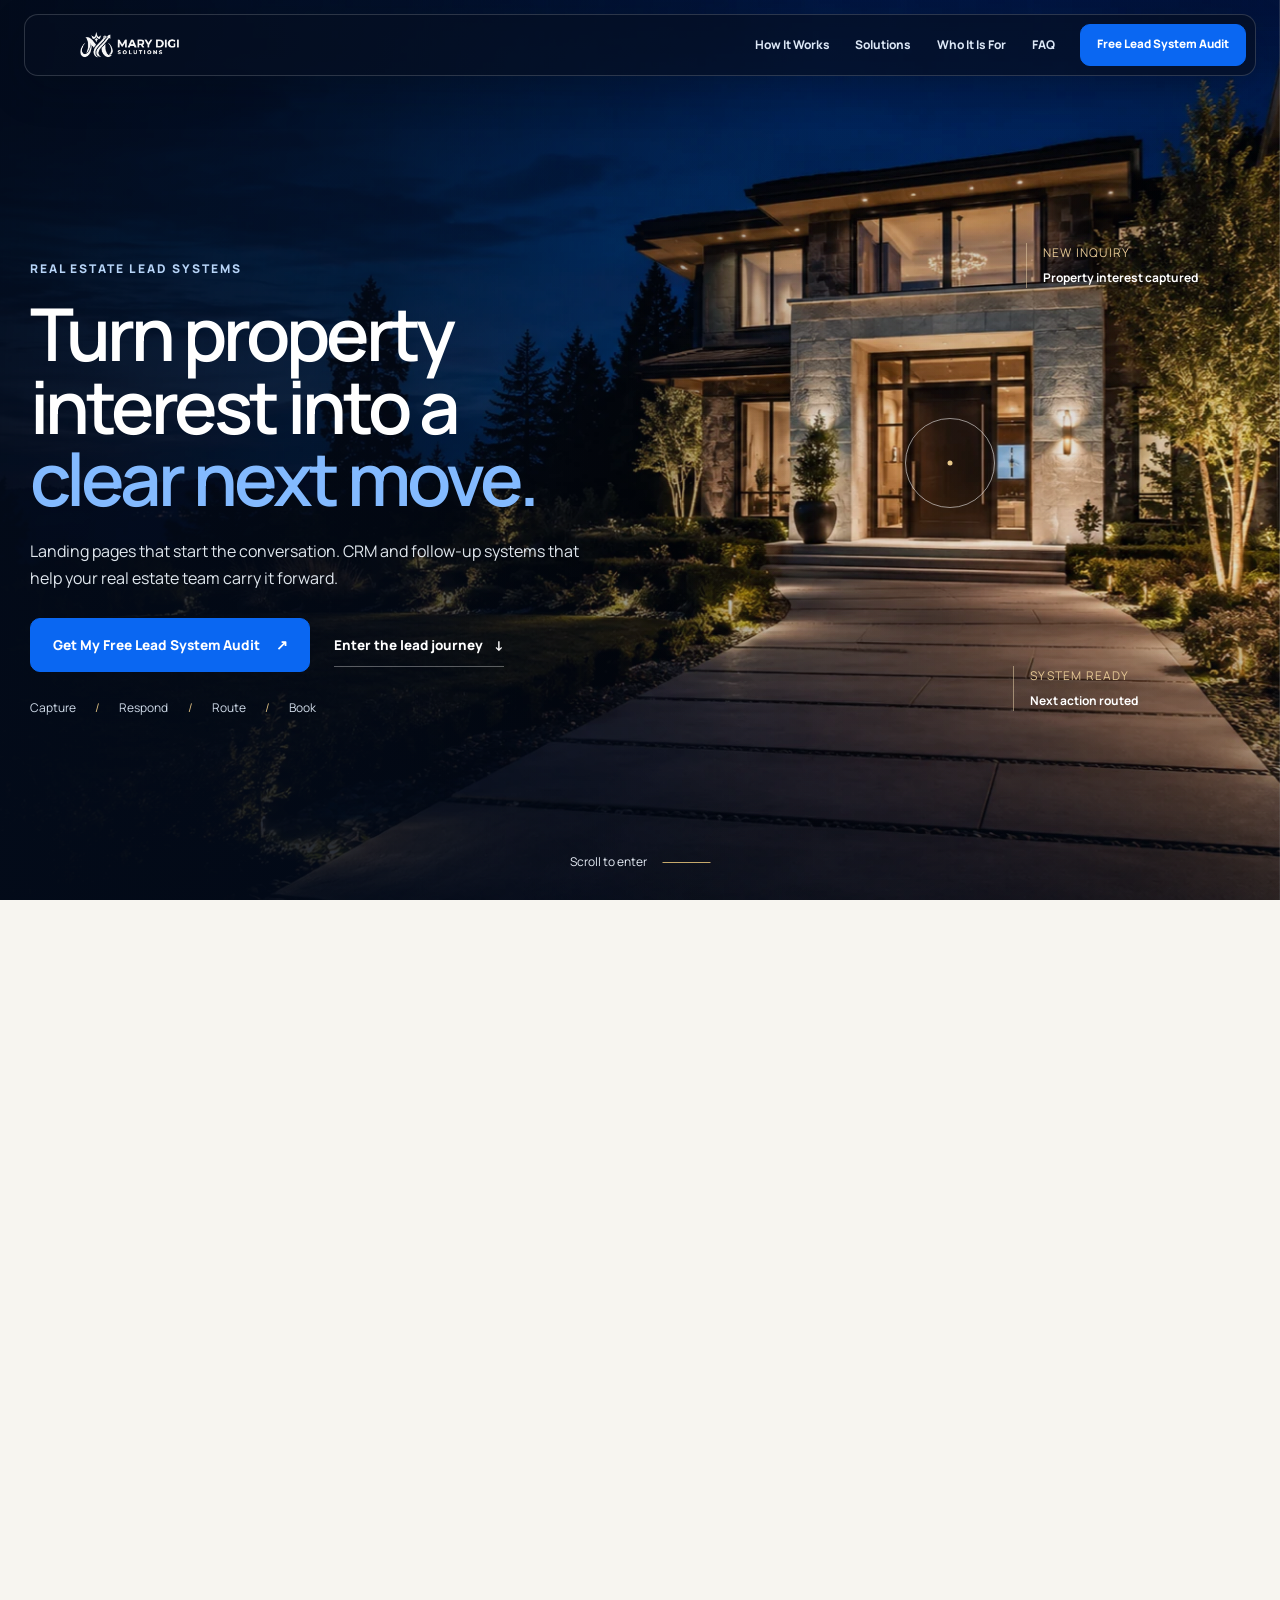
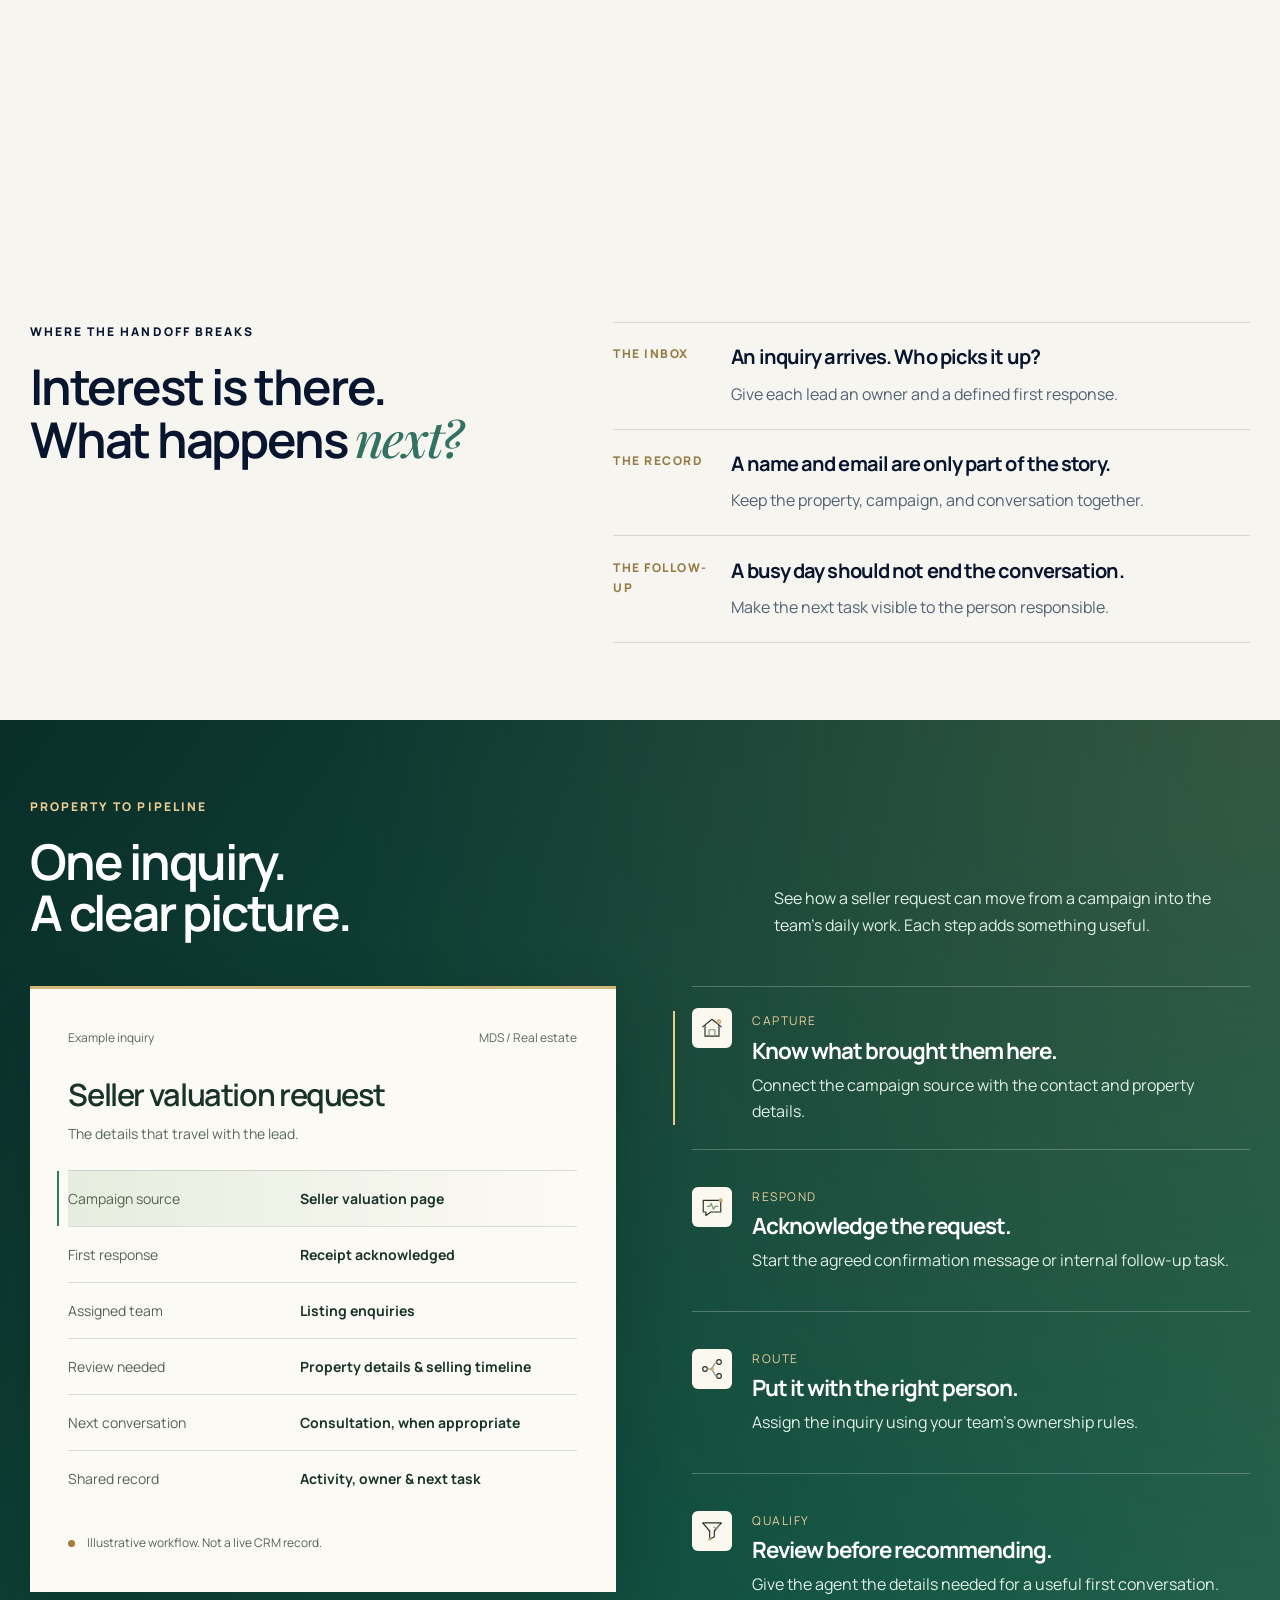
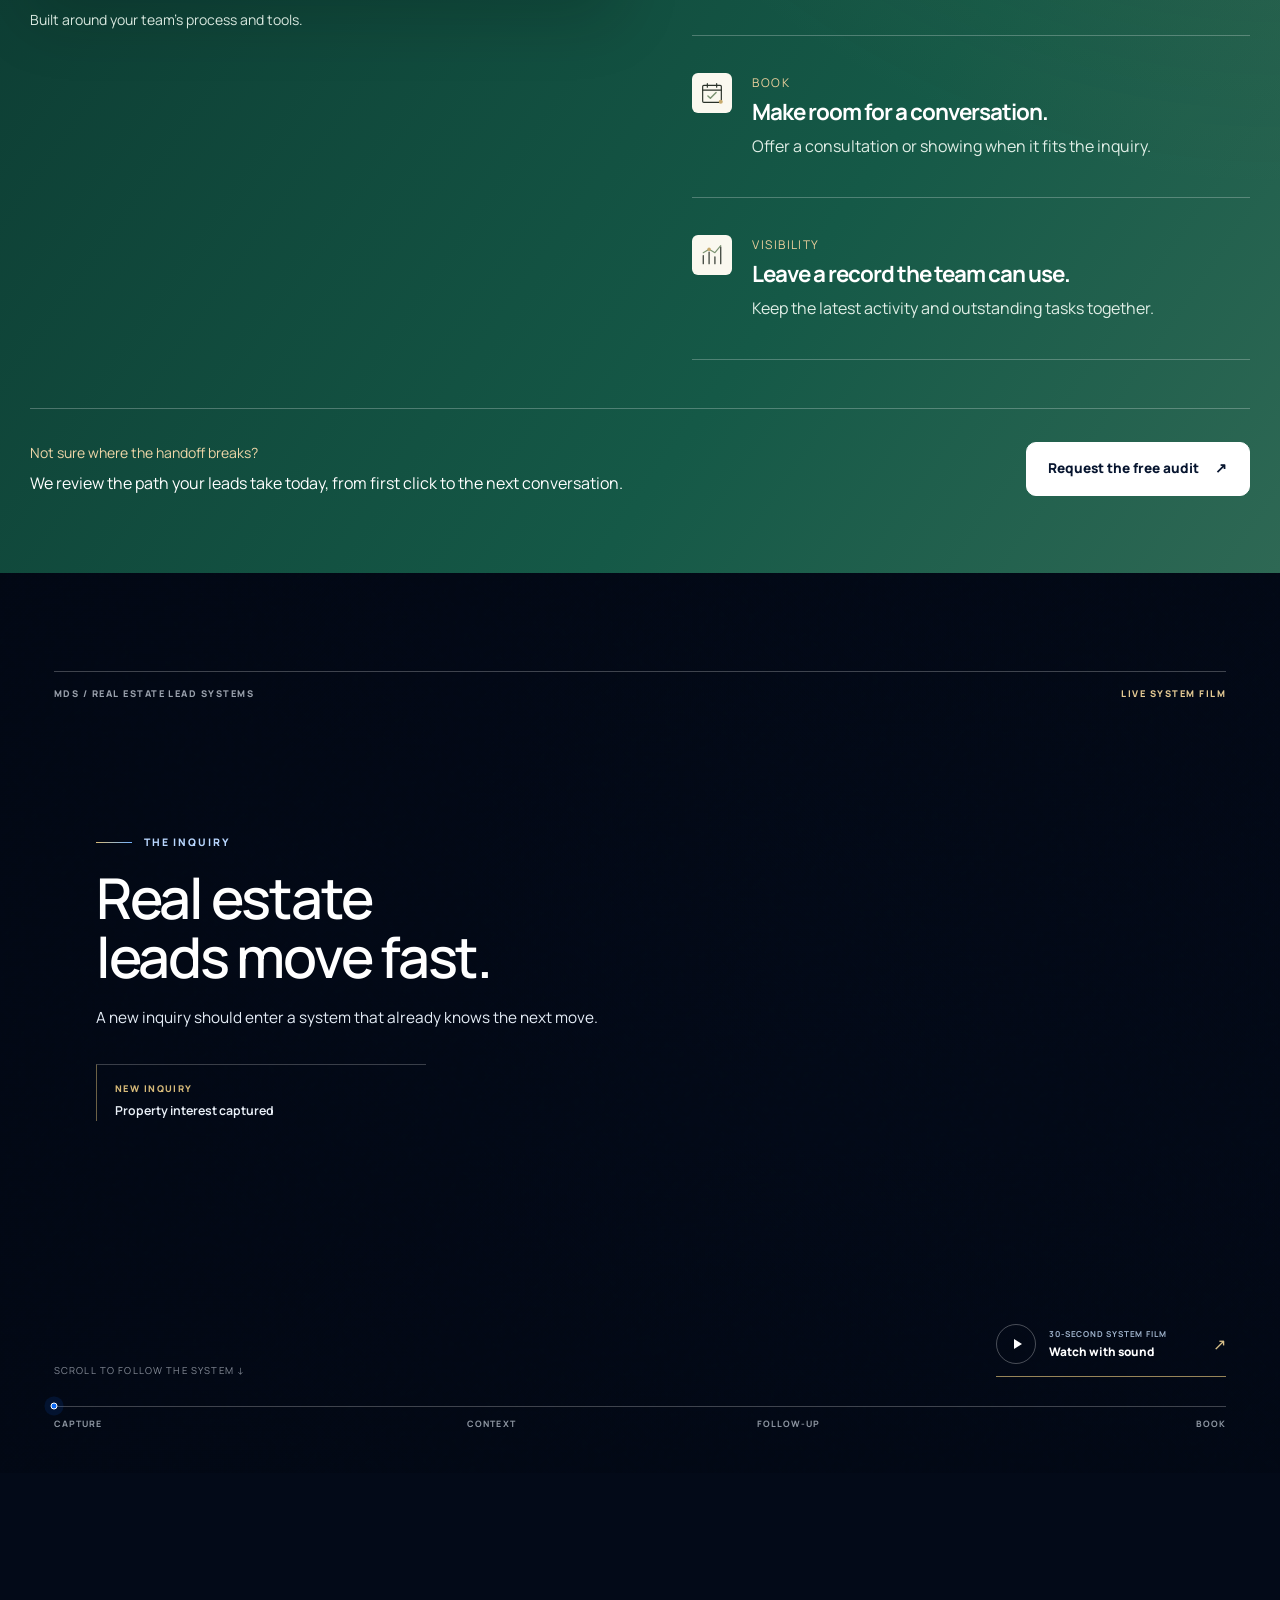
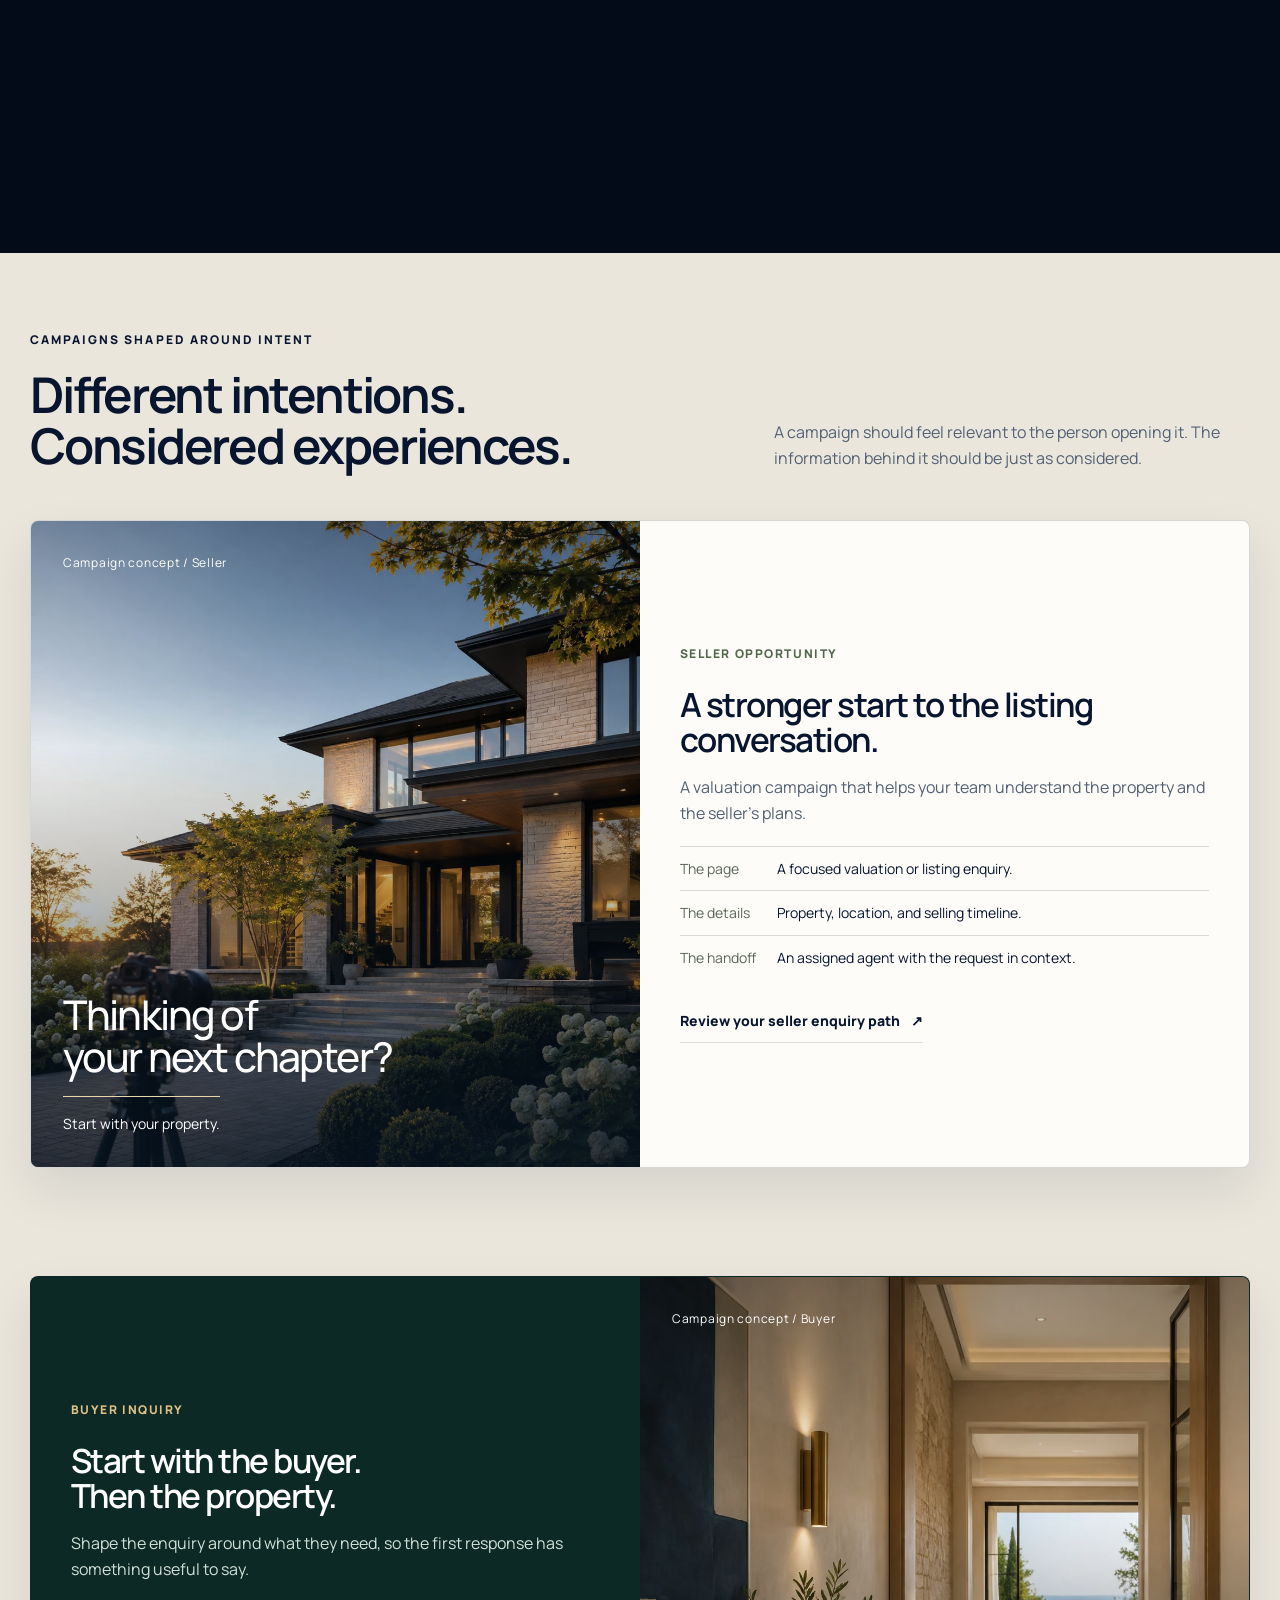
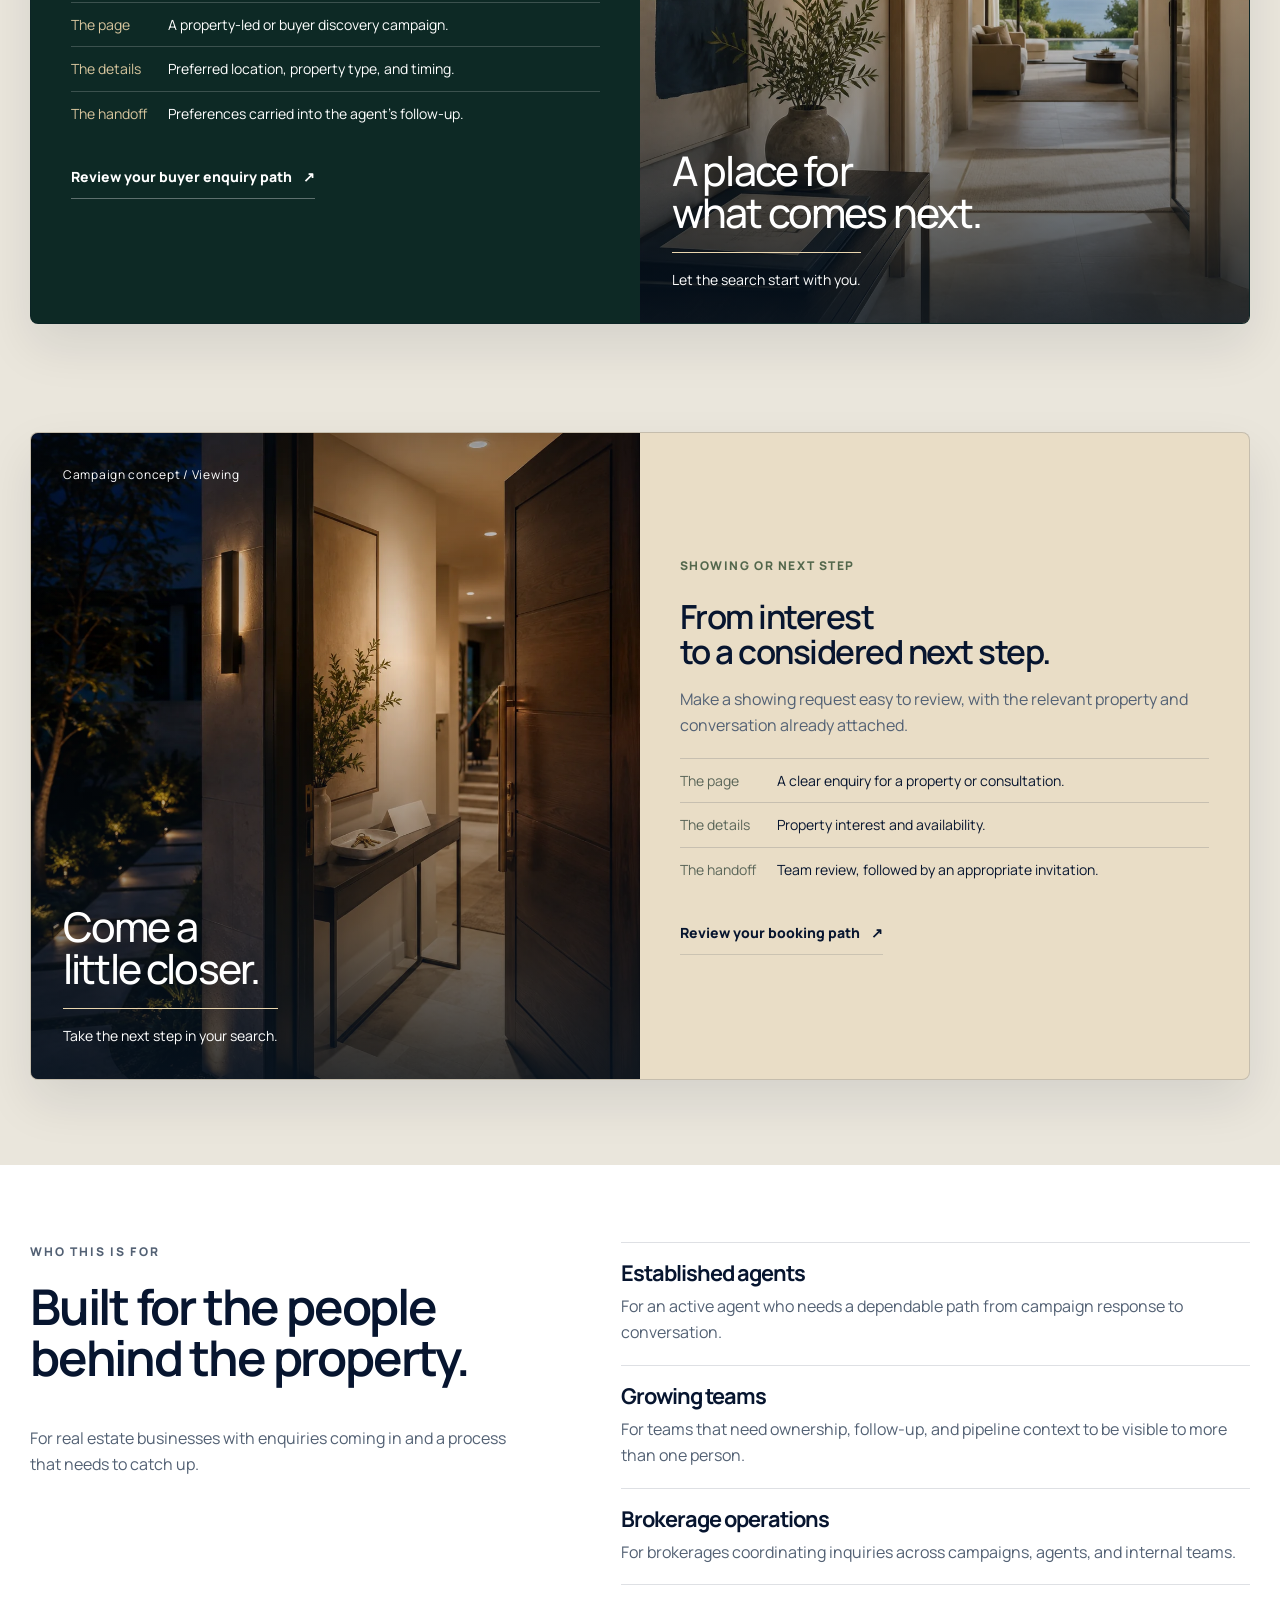
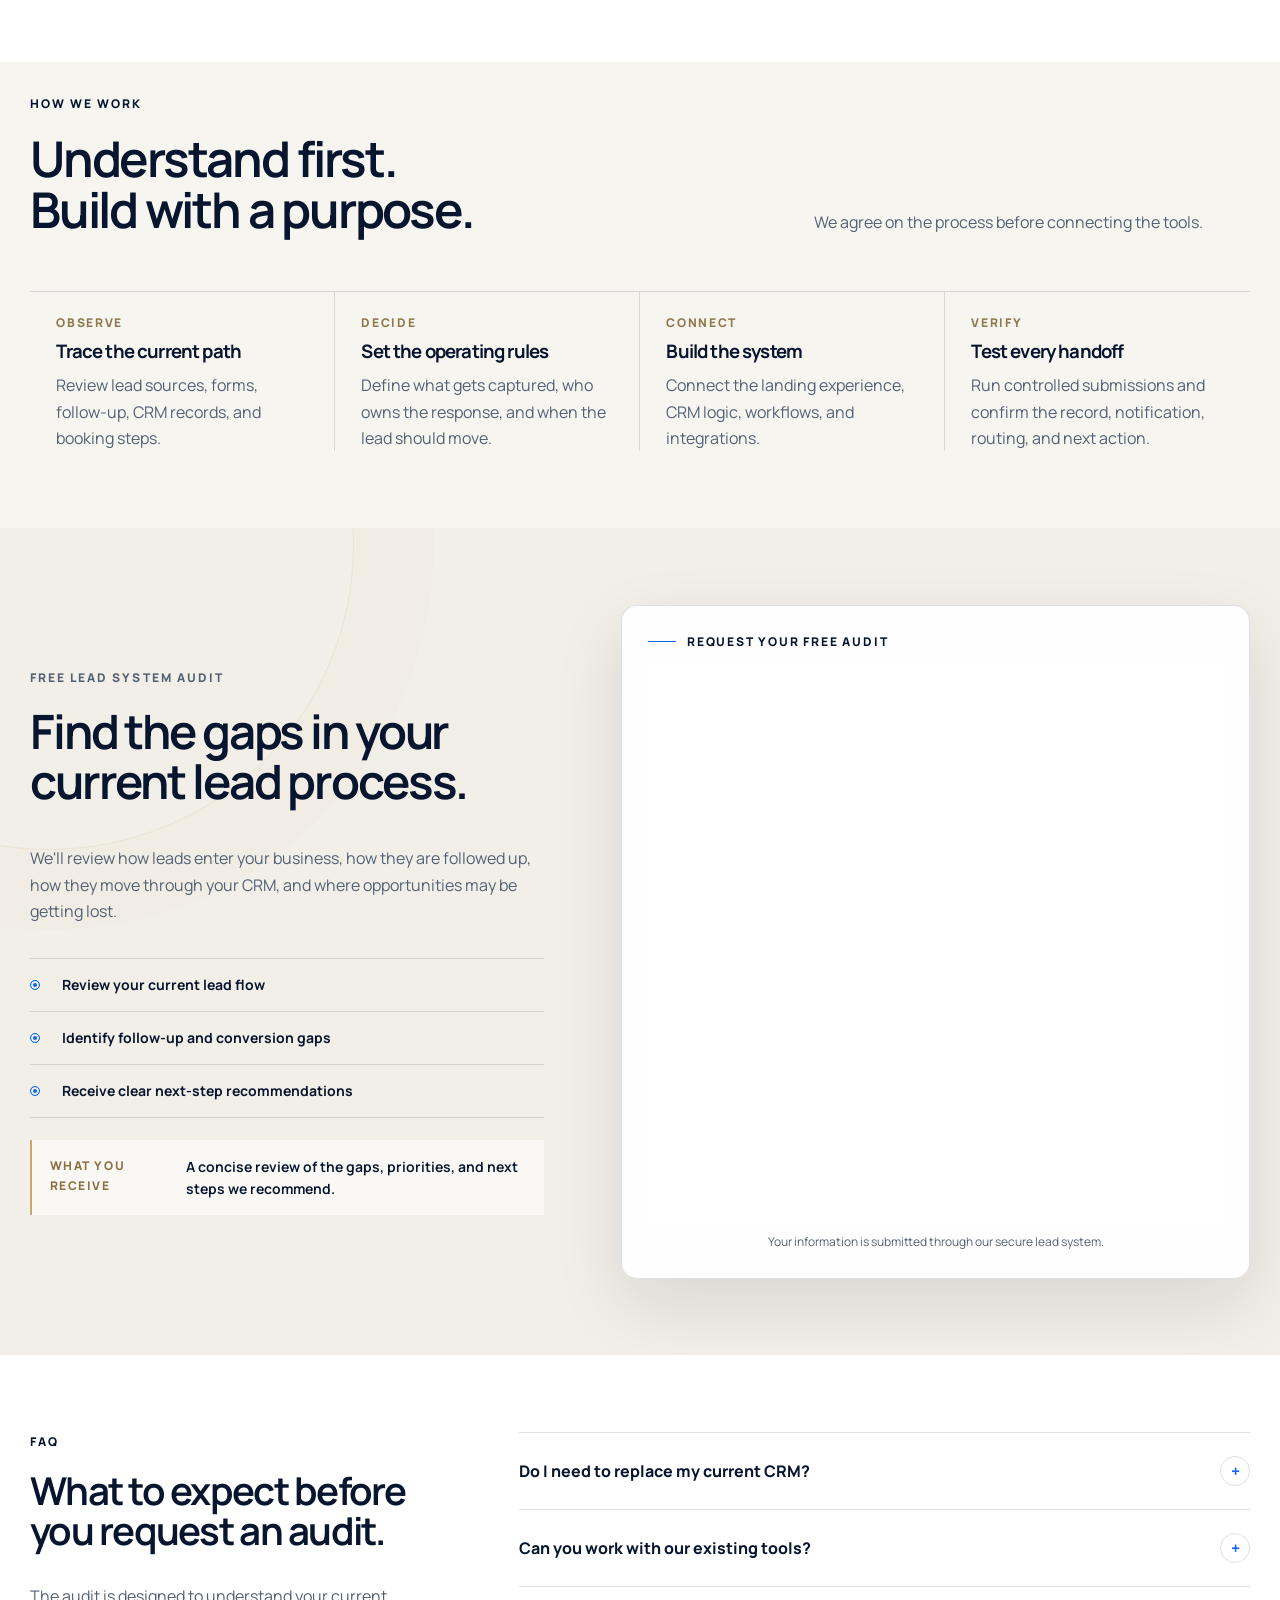
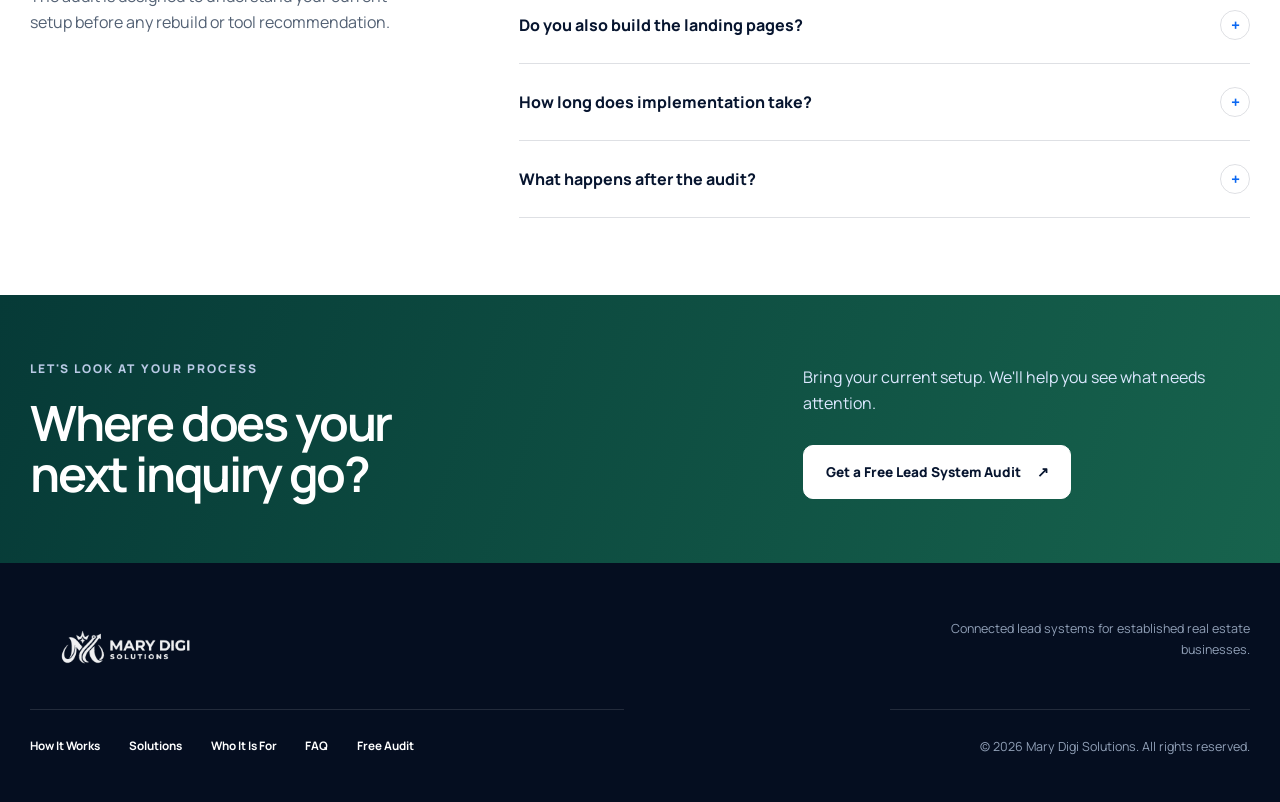
==== commit 7d339b70: "Add files via upload" ====
--- a/index.html
+++ b/index.html
@@ -13,8 +13,8 @@
   <link href="https://fonts.googleapis.com/css2?family=Manrope:wght@400;500;600;700;800&family=Playfair+Display:ital,wght@1,500&display=swap" rel="stylesheet">
   <link rel="stylesheet" href="assets/css/style.css?v=9.0">
   <script src="assets/js/main.js?v=8.1" defer></script>
-  <link rel="stylesheet" href="assets/css/video-story.css?v=1.0">
-  <script src="assets/js/video-story.js?v=1.0" defer></script>
+  <link rel="stylesheet" href="assets/css/video-story.css?v=2-polish">
+  <script src="assets/js/video-story.js?v=2-polish" defer></script>
 </head>
 <body>
   <a class="skip-link" href="#main-content">Skip to main content</a>
@@ -260,6 +260,7 @@
             <div><small>MDS / REAL ESTATE</small><strong>Connected Lead System</strong></div>
             <button type="button" data-video-close aria-label="Return to the scroll story">Return to story <span aria-hidden="true">×</span></button>
           </div>
+          <div class="cinematic-story__feedback"><p data-video-feedback></p><a href="https://www.youtube.com/watch?v=64HUMVre1QM" target="_blank" rel="noopener">Open on YouTube <span aria-hidden="true">↗</span></a></div>
           <div class="cinematic-story__controls" data-video-controls>
             <button type="button" class="cinematic-story__control" data-video-toggle aria-label="Pause video"><span data-video-toggle-icon>Ⅱ</span></button>
             <span class="cinematic-story__time" data-video-current>0:00</span>
--- a/assets/css/video-story.css
+++ b/assets/css/video-story.css
@@ -13,13 +13,14 @@
   background:#030a18;
   color:#fff;
   isolation:isolate;
+  overflow:clip;
 }
 .cinematic-story__stage{
   position:sticky;
   z-index:2;
   top:0;
   height:100svh;
-  min-height:640px;
+  min-height:0;
   overflow:hidden;
   background:#030a18;
 }
@@ -114,7 +115,7 @@
 }
 .cinematic-story__beat{
   position:absolute;
-  width:min(650px,46vw);
+  width:min(540px,44vw);
   opacity:0;
   visibility:hidden;
   transform:translateY(36px);
@@ -132,7 +133,7 @@
 .cinematic-story__beat--lower{top:43%}
 .cinematic-story__beat--center{
   top:28%;left:50%;
-  width:min(880px,72vw);
+  width:min(720px,66vw);
   transform:translate(-50%,36px);
   text-align:center;
 }
@@ -153,10 +154,10 @@
   max-width:780px;
   margin:0 0 1.2rem;
   color:#fff;
-  font-size:clamp(3rem,5.6vw,6.8rem);
+  font-size:clamp(2.5rem,4.4vw,4.25rem);
   font-weight:560;
-  line-height:.94;
-  letter-spacing:-.058em;
+  line-height:1.04;
+  letter-spacing:-.04em;
   text-wrap:balance;
 }
 .cinematic-story__beat--right h2{margin-left:auto}
@@ -164,7 +165,7 @@
 .cinematic-story__beat>p:not(.cinematic-story__eyebrow){
   max-width:540px;
   margin:0;
-  color:rgba(229,237,247,.8);
+  color:#e5edf7;
   font-size:clamp(.95rem,1.2vw,1.12rem);
   line-height:1.75;
 }
@@ -188,12 +189,11 @@
   margin-top:2rem;
   padding:.95rem 1.2rem;
   border:1px solid rgba(255,255,255,.38);
-  border-radius:9px;
-  background:rgba(255,255,255,.06);
+  border-radius:2px;
+  background:transparent;
   color:#fff;
   font-size:.78rem;
   font-weight:800;
-  backdrop-filter:blur(10px);
   transition:background .25s ease,border-color .25s ease,transform .25s ease;
 }
 .cinematic-story__cta:hover{background:#fff;color:#07152f;border-color:#fff;transform:translateY(-2px)}
@@ -253,21 +253,20 @@
   gap:13px;
   align-items:center;
   min-width:230px;
-  padding:10px 12px;
-  border:1px solid rgba(255,255,255,.22);
-  border-radius:12px;
-  background:rgba(2,8,20,.52);
+  padding:12px 0;
+  border:0;
+  border-bottom:1px solid rgba(214,185,118,.7);
+  border-radius:0;
+  background:transparent;
   color:#fff;
   text-align:left;
-  box-shadow:0 18px 42px rgba(0,0,0,.18);
-  backdrop-filter:blur(16px);
   cursor:pointer;
   transition:background .3s ease,border-color .3s ease,transform .3s ease,opacity .45s ease;
 }
-.cinematic-story__watch:hover{background:rgba(7,21,47,.82);border-color:rgba(115,178,255,.54);transform:translateY(-3px)}
+.cinematic-story__watch:hover{border-color:#fff;transform:translateY(-2px)}
 .cinematic-story__watch-mark{position:relative;display:grid;place-items:center;width:40px;height:40px;border:1px solid rgba(255,255,255,.28);border-radius:50%}
 .cinematic-story__watch-mark::before{content:"";width:0;height:0;margin-left:3px;border-top:5px solid transparent;border-bottom:5px solid transparent;border-left:8px solid #fff}
-.cinematic-story__watch-mark i{position:absolute;inset:-5px;border:1px solid rgba(214,185,118,.26);border-radius:50%;animation:cinematic-pulse 2.6s ease-out infinite}
+.cinematic-story__watch-mark i{display:none}
 @keyframes cinematic-pulse{0%{opacity:.72;transform:scale(.84)}75%,100%{opacity:0;transform:scale(1.32)}}
 .cinematic-story__watch small,.cinematic-story__watch strong{display:block}
 .cinematic-story__watch small{margin-bottom:2px;color:#9fb3cc;font-size:.51rem;font-weight:700;letter-spacing:.1em;text-transform:uppercase}
@@ -276,6 +275,7 @@
 .cinematic-story__hint{position:absolute;z-index:8;bottom:94px;left:clamp(24px,4.2vw,72px);margin:0;color:rgba(227,235,245,.58);font-size:.6rem;letter-spacing:.12em;text-transform:uppercase;transition:opacity .4s ease}
 
 /* Full film mode */
+.cinematic-story.is-watch-mode{z-index:110;overflow:visible}
 .cinematic-story__viewer{
   position:absolute;
   z-index:12;
@@ -287,21 +287,21 @@
 }
 .cinematic-story.is-watch-mode .cinematic-story__stage{
   position:fixed;
-  z-index:800;
+  z-index:1;
   inset:0;
   top:0;
   width:100%;
-  height:100svh;
+  height:100dvh;
   min-height:0;
   background:#020711;
 }
 .cinematic-story.is-watch-mode .cinematic-story__media{
   top:50%;right:auto;bottom:auto;left:50%;
-  width:min(1320px,calc(100vw - 96px));
+  width:min(1320px,calc(100vw - 64px),calc((100dvh - 180px) * 16 / 9));
   height:auto;
   aspect-ratio:16/9;
   border:1px solid rgba(255,255,255,.13);
-  border-radius:18px;
+  border-radius:4px;
   box-shadow:0 44px 120px rgba(0,0,0,.54);
   transform:translate(-50%,-50%);
 }
@@ -319,6 +319,14 @@
 .cinematic-story.is-watch-mode .cinematic-story__hint,
 .cinematic-story.is-watch-mode .cinematic-story__chrome{opacity:0;pointer-events:none;transform:translateY(12px)}
 .cinematic-story.is-watch-mode .cinematic-story__viewer{opacity:1;visibility:visible;pointer-events:auto}
+@media(max-width:900px){
+  /* Keep the persistent audit bar from covering the story's Watch affordance. */
+  body.cinematic-story-in-view .mobile-audit-cta.is-visible{
+    opacity:0!important;
+    pointer-events:none!important;
+    transform:translateY(calc(100% + 30px))!important;
+  }
+}
 .cinematic-story__viewer-head{
   position:absolute;
   top:32px;
@@ -335,15 +343,23 @@
 .cinematic-story__viewer-head button{
   padding:.65rem .85rem;
   border:1px solid rgba(255,255,255,.2);
-  border-radius:9px;
-  background:rgba(255,255,255,.05);
+  border-radius:2px;
+  background:#07152f;
   color:#fff;
   font:inherit;
-  font-size:.66rem;
+  font-size:.78rem;
+  min-height:44px;
   font-weight:750;
   cursor:pointer;
   backdrop-filter:blur(12px);
 }
+.cinematic-story__viewer-head{z-index:2;top:max(20px,env(safe-area-inset-top))}
+.cinematic-story__feedback{position:absolute;top:80px;left:24px;right:24px;text-align:center;font-size:12px;color:#d6e1ef}
+.cinematic-story__feedback p{margin:0 0 5px}
+.cinematic-story__feedback:has(p:empty){display:none}
+.cinematic-story__feedback a{color:#d6b976;text-decoration:underline;text-underline-offset:4px}
+.cinematic-story__control:disabled,.cinematic-story__scrub:disabled{opacity:.45;cursor:wait}
+.cinematic-story button:focus-visible,.cinematic-story a:focus-visible{outline:2px solid #d6b976;outline-offset:5px}
 .cinematic-story__viewer-head button span{margin-left:.5rem;font-size:1rem}
 .cinematic-story__controls{
   position:absolute;
@@ -405,20 +421,20 @@
 @media(max-width:900px){
   .cinematic-story{height:300svh}
   .cinematic-story__chrome{top:84px}
-  .cinematic-story__beat{width:min(620px,72vw)}
-  .cinematic-story__beat h2{font-size:clamp(2.8rem,8vw,5.5rem)}
+  .cinematic-story__beat{width:min(530px,66vw)}
+  .cinematic-story__beat h2{font-size:clamp(2.4rem,5.4vw,3.5rem)}
   .cinematic-story__beat--left{left:32px}
   .cinematic-story__beat--right{right:32px}
-  .cinematic-story.is-watch-mode .cinematic-story__media{width:calc(100vw - 40px)}
+  .cinematic-story.is-watch-mode .cinematic-story__media{width:min(calc(100vw - 40px),calc((100dvh - 180px) * 16 / 9))}
 }
 @media(max-width:620px){
   .cinematic-story{height:270svh}
-  .cinematic-story__stage{min-height:580px}
+  .cinematic-story__stage{min-height:0}
   .cinematic-story__chrome{top:76px;right:18px;left:18px;font-size:.48rem}
   .cinematic-story__chrome span:last-child{display:none}
   .cinematic-story__beat,
   .cinematic-story__beat--center{
-    top:24%;right:22px;left:22px;
+    top:23%;right:22px;left:22px;
     width:auto;
     text-align:left;
     transform:translateY(28px);
@@ -429,14 +445,14 @@
   .cinematic-story__beat--right>p:not(.cinematic-story__eyebrow),
   .cinematic-story__beat--center h2,
   .cinematic-story__beat--center>p:not(.cinematic-story__eyebrow){margin-left:0;margin-right:0}
-  .cinematic-story__beat h2{font-size:clamp(2.65rem,12.5vw,4.45rem);line-height:.96}
+  .cinematic-story__beat h2{font-size:clamp(2rem,8.8vw,2.65rem);line-height:1.08;max-width:340px}
   .cinematic-story__beat>p:not(.cinematic-story__eyebrow){max-width:92%;font-size:.92rem}
-  .cinematic-story__telemetry{margin-top:1.3rem}
+  .cinematic-story__telemetry{margin-top:1rem;padding-top:.65rem}
   .cinematic-story__signal{right:18px;bottom:24px;left:18px}
   .cinematic-story__watch{right:18px;bottom:82px;min-width:210px}
   .cinematic-story__hint{display:none}
   .cinematic-story__signal-labels{font-size:.47rem;letter-spacing:.08em}
-  .cinematic-story.is-watch-mode .cinematic-story__media{width:calc(100vw - 24px);border-radius:11px}
+  .cinematic-story.is-watch-mode .cinematic-story__media{width:min(calc(100vw - 20px),calc((100dvh - 160px) * 16 / 9));border-radius:2px;min-height:200px}
   .cinematic-story__viewer-head{top:18px;right:16px;left:16px}
   .cinematic-story__viewer-head>div{display:none}
   .cinematic-story__viewer-head{justify-content:flex-end}
@@ -453,4 +469,18 @@
   .cinematic-story__watch-mark i{animation:none}
   .cinematic-story__signal{display:none}
   .cinematic-story__hint{display:none}
-}
+  .cinematic-story *, .cinematic-story *::before, .cinematic-story *::after{animation:none!important;transition:none!important}
+  .cinematic-story.is-watch-mode .cinematic-story__player{display:block}
+  .cinematic-story.is-watch-mode.is-video-ready .cinematic-story__poster{opacity:0!important}
+}
+@media(prefers-reduced-motion:reduce) and (max-width:620px){
+  .cinematic-story__beat[data-story-beat="3"]{transform:none}
+}
+@media(max-height:650px){
+  .cinematic-story__chrome{top:76px}
+  .cinematic-story__beat,.cinematic-story__beat--center{top:24%}
+  .cinematic-story__beat h2{font-size:clamp(1.8rem,4vw,2.8rem)}
+  .cinematic-story__telemetry{display:none}
+  .cinematic-story__beat>p:not(.cinematic-story__eyebrow){font-size:.875rem;line-height:1.5}
+  .cinematic-story__cta{margin-top:1rem}
+}
